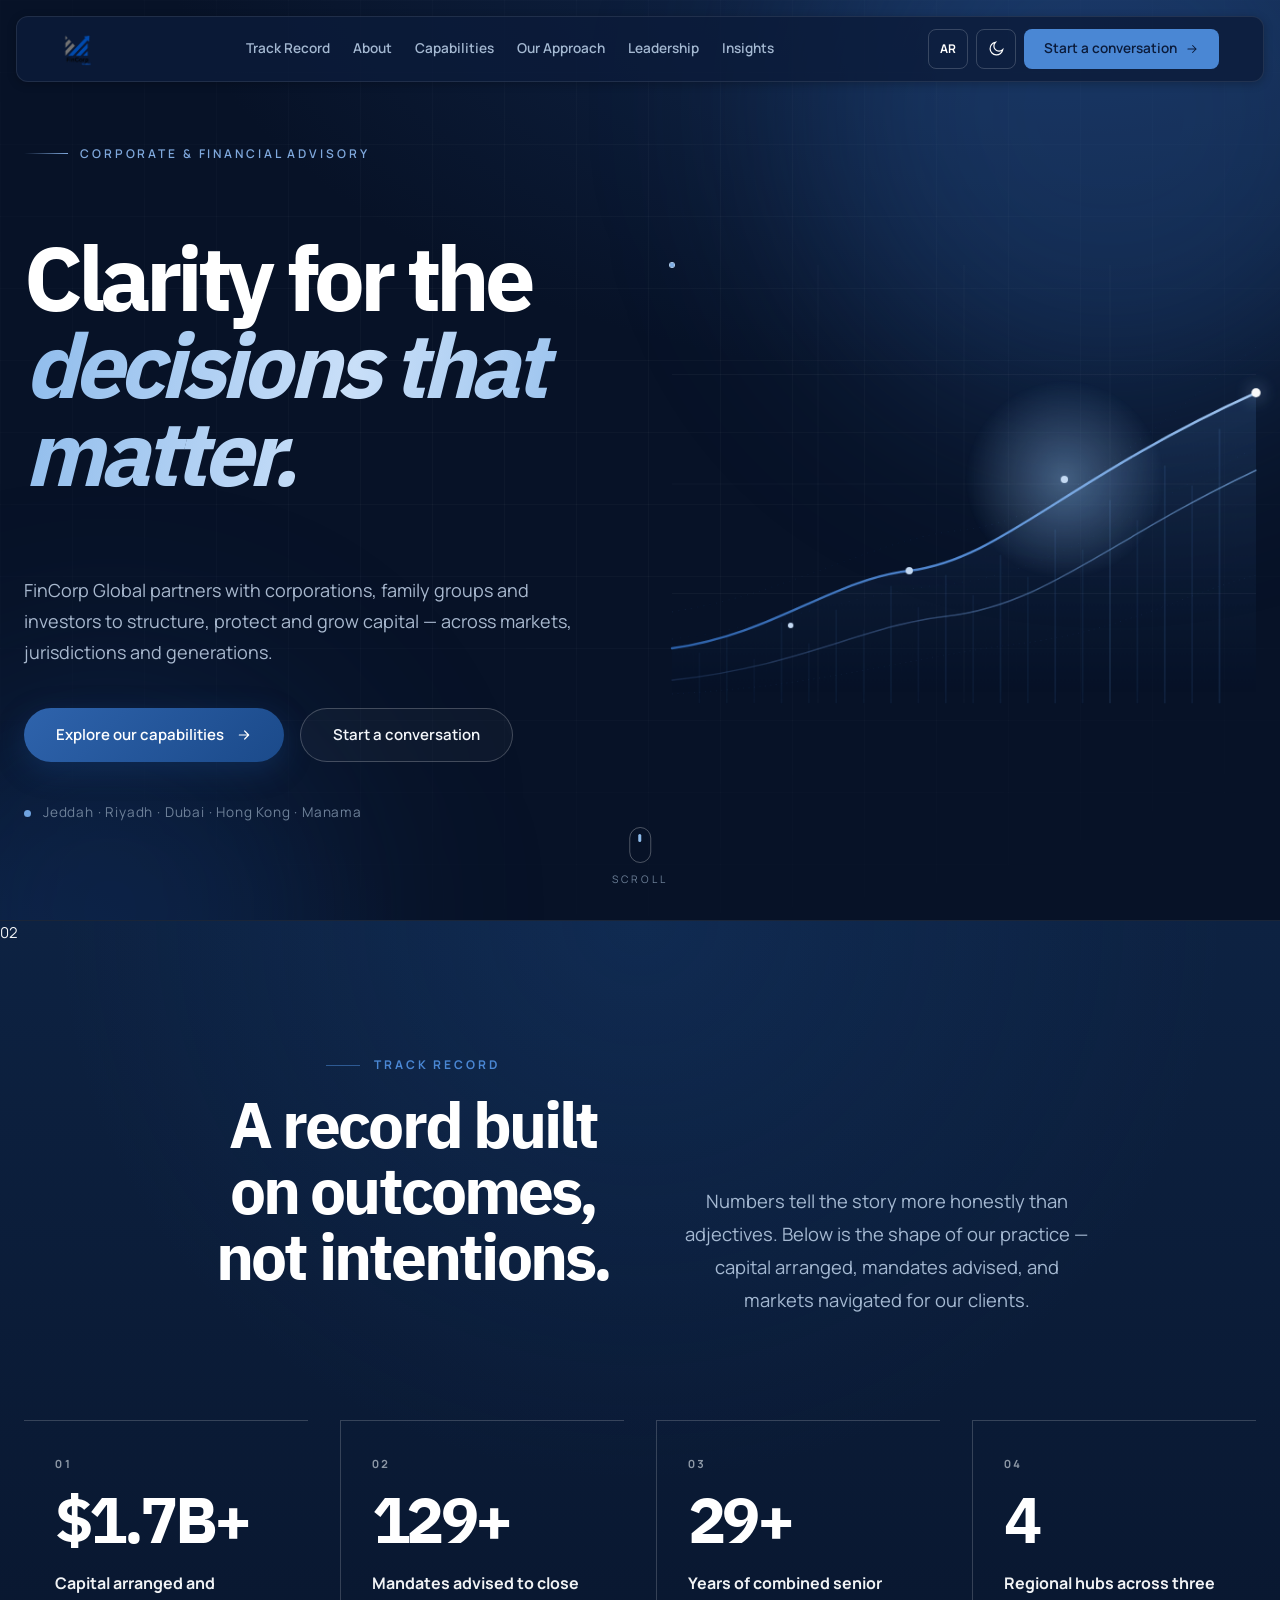
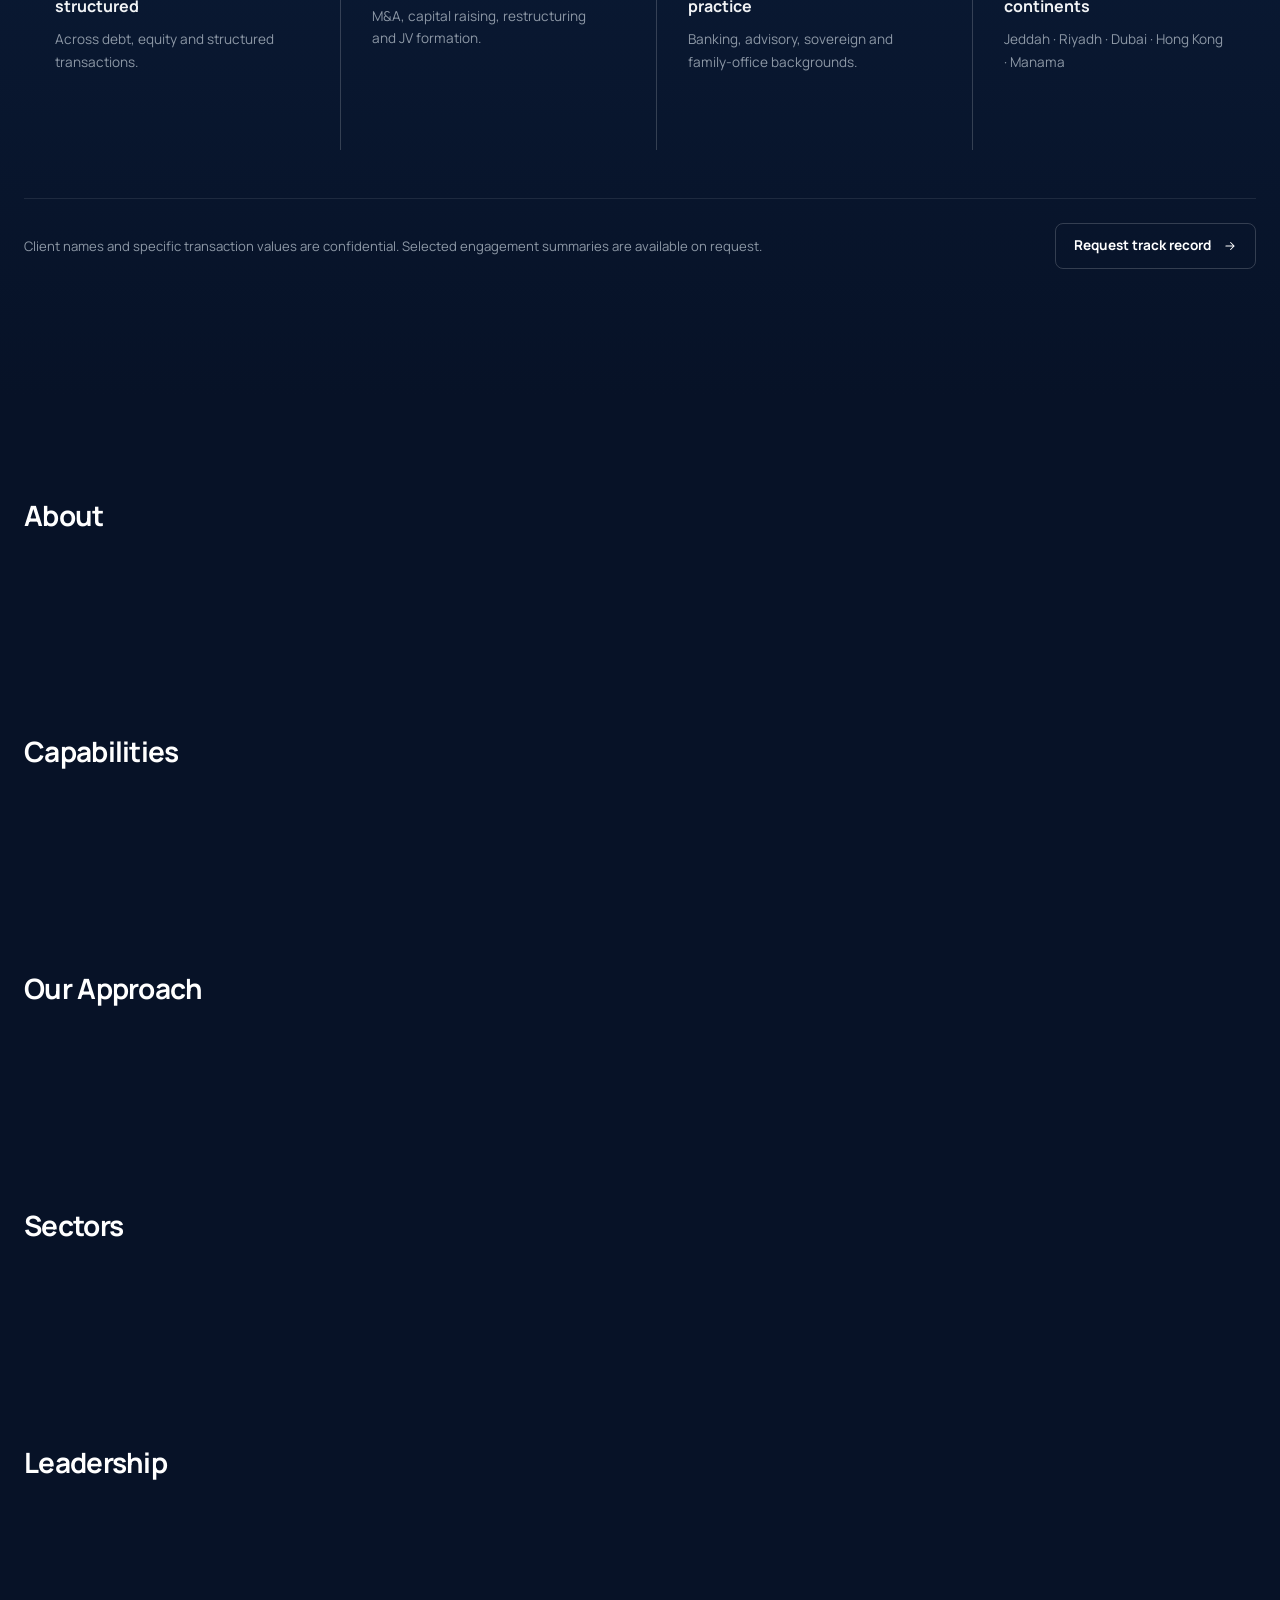
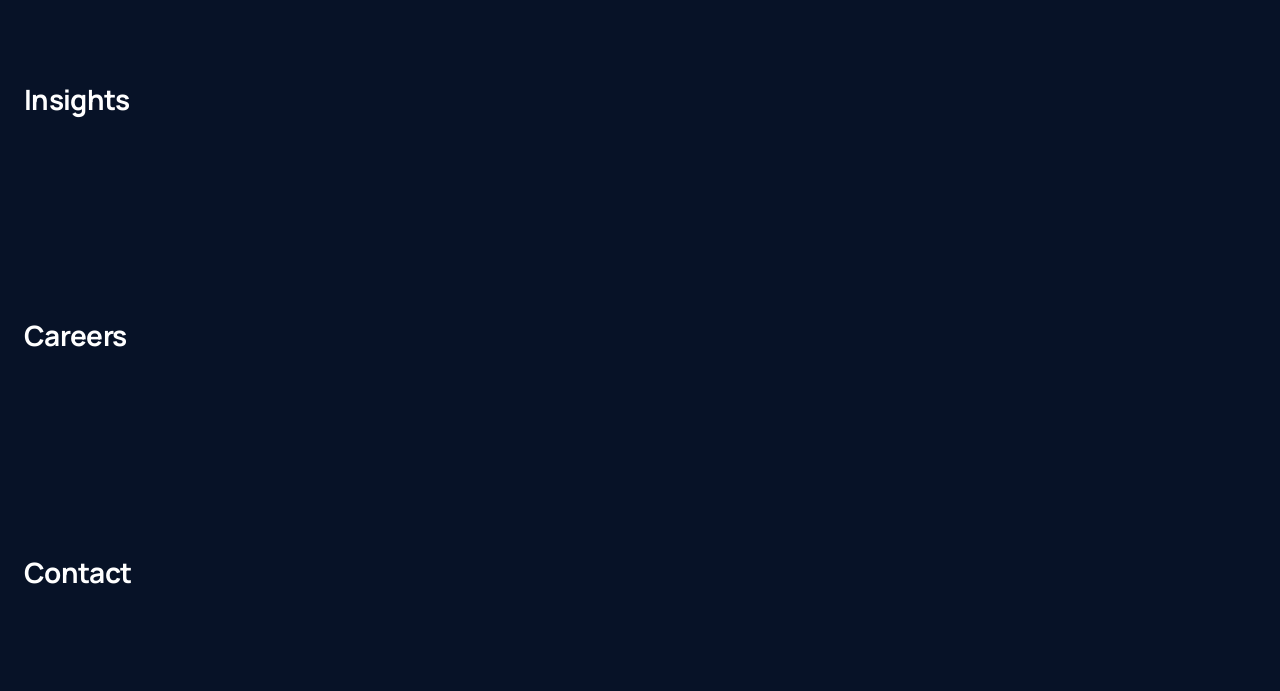
==== main2.html @ 922fc2bd "Deploy protected production build" ====
﻿<!doctype html><html lang="en" dir="ltr" data-theme="light"><head><meta charset="UTF-8"><meta name="viewport" content="width=device-width,initial-scale=1"><meta name="description" content="FinCorp Global — Corporate, financial and strategic advisory solutions."><title>FinCorp Global</title><link rel="icon" type="image/png" href="/assets/favicon.png"><link rel="apple-touch-icon" href="/assets/favicon.png"><link rel="preconnect" href="https://fonts.googleapis.com"><link rel="preconnect" href="https://fonts.gstatic.com" crossorigin><link href="https://fonts.googleapis.com/css2?family=Fraunces:opsz,wght@9..144,400;9..144,500;9..144,600&family=IBM+Plex+Sans+Arabic:wght@300;400;500;600;700&family=Manrope:wght@300;400;500;600;700;800&display=swap" rel="stylesheet"><script type="module" crossorigin src="/assets/main2-BfHG8k3f.js"></script><link rel="modulepreload" crossorigin href="/assets/styles-jvXhXsG6.js"><link rel="modulepreload" crossorigin href="/assets/app-DEw_8Zd5.js"><link rel="stylesheet" crossorigin href="/assets/styles-CSkr0UNR.css"></head><body><a href="#main-content" class="skip-link" data-en="Skip to content" data-ar="تخطي إلى المحتوى">Skip to content</a><header class="site-header" id="site-header"><div class="header-inner container"><a href="#hero" class="site-brand" data-aria-en="FinCorp Global — Home" data-aria-ar="فينكورب جلوبال — الرئيسية"><img src="/assets/logo-BRlATNUV.png" alt="FinCorp Global" class="brand-logo" width="180" height="36" decoding="async" fetchpriority="high"> <span class="brand-name" data-en="FinCorp Global" data-ar="فينكورب جلوبال">FinCorp Global</span></a><nav class="site-nav" data-aria-en="Primary" data-aria-ar="التنقل الرئيسي"><a href="#track-record" class="nav-link" data-en="Track Record" data-ar="سجلنا">Track Record</a> <a href="#about" class="nav-link" data-en="About" data-ar="من نحن">About</a> <a href="#capabilities" class="nav-link" data-en="Capabilities" data-ar="خدماتنا">Capabilities</a> <a href="#approach" class="nav-link" data-en="Our Approach" data-ar="منهجيتنا">Our Approach</a> <a href="#leadership" class="nav-link" data-en="Leadership" data-ar="القيادة">Leadership</a> <a href="#insights" class="nav-link" data-en="Insights" data-ar="رؤى">Insights</a></nav><div class="header-actions"><button type="button" class="header-language" data-action="language" aria-label="Switch language"><span data-lang-label>AR</span></button> <button type="button" class="theme-toggle" data-action="theme" aria-label="Switch theme" aria-pressed="false"><span class="theme-icon theme-icon-sun" aria-hidden="true"><svg viewBox="0 0 24 24" fill="none" stroke="currentColor" stroke-width="1.6" stroke-linecap="round"><circle cx="12" cy="12" r="4"/><path d="M12 2V4M12 20V22M4.93 4.93L6.34 6.34M17.66 17.66L19.07 19.07M2 12H4M20 12H22M4.93 19.07L6.34 17.66M17.66 6.34L19.07 4.93"/></svg> </span><span class="theme-icon theme-icon-moon" aria-hidden="true"><svg viewBox="0 0 24 24" fill="none" stroke="currentColor" stroke-width="1.6" stroke-linecap="round"><path d="M21 12.8A8.5 8.5 0 1 1 11.2 3 6.7 6.7 0 0 0 21 12.8Z"/></svg></span></button> <a href="#contact" class="header-cta"><span data-en="Start a conversation" data-ar="ابدأ محادثة">Start a conversation</span> <svg viewBox="0 0 24 24" fill="none" stroke="currentColor" stroke-width="1.8" stroke-linecap="round" stroke-linejoin="round" aria-hidden="true"><path d="M5 12h14M13 6l6 6-6 6"/></svg></a></div><button type="button" class="mobile-menu-toggle" id="mobile-menu-toggle" aria-label="Open menu" aria-expanded="false" aria-controls="mobile-navigation"><span></span><span></span><span></span></button></div></header><div class="mobile-navigation" id="mobile-navigation" role="dialog" aria-modal="true" data-aria-en="Mobile menu" data-aria-ar="قائمة التنقل"><div class="mobile-navigation-inner"><nav class="mobile-nav" data-aria-en="Mobile primary" data-aria-ar="التنقل الرئيسي"><a href="#track-record" class="mobile-nav-link"><span>01</span><strong data-en="Track Record" data-ar="سجلنا">Track Record</strong></a> <a href="#about" class="mobile-nav-link"><span>02</span><strong data-en="About" data-ar="من نحن">About</strong></a> <a href="#capabilities" class="mobile-nav-link"><span>03</span><strong data-en="Capabilities" data-ar="خدماتنا">Capabilities</strong></a> <a href="#approach" class="mobile-nav-link"><span>04</span><strong data-en="Our Approach" data-ar="منهجيتنا">Our Approach</strong></a> <a href="#leadership" class="mobile-nav-link"><span>05</span><strong data-en="Leadership" data-ar="القيادة">Leadership</strong></a> <a href="#insights" class="mobile-nav-link"><span>06</span><strong data-en="Insights" data-ar="رؤى">Insights</strong></a></nav><div class="mobile-controls"><button type="button" class="mobile-control" data-action="theme" aria-pressed="false"><span class="mobile-control-icon" aria-hidden="true"><svg class="icon-sun" viewBox="0 0 24 24" fill="none" stroke="currentColor" stroke-width="1.8" stroke-linecap="round"><circle cx="12" cy="12" r="4"/><path d="M12 2V4M12 20V22M4.93 4.93L6.34 6.34M17.66 17.66L19.07 19.07M2 12H4M20 12H22M4.93 19.07L6.34 17.66M17.66 6.34L19.07 4.93"/></svg> <svg class="icon-moon" viewBox="0 0 24 24" fill="none" stroke="currentColor" stroke-width="1.8" stroke-linecap="round"><path d="M21 12.8A8.5 8.5 0 1 1 11.2 3 6.7 6.7 0 0 0 21 12.8Z"/></svg> </span><span class="mobile-control-label" data-theme-label>Dark mode</span></button> <button type="button" class="mobile-control" data-action="language" aria-label="Switch language"><span class="mobile-control-label mobile-control-lang-text" data-lang-name>العربية</span></button></div><a href="#contact" class="mobile-cta"><span data-en="Start a conversation" data-ar="ابدأ محادثة">Start a conversation</span> <svg viewBox="0 0 24 24" fill="none" stroke="currentColor" stroke-width="1.8" stroke-linecap="round" stroke-linejoin="round" aria-hidden="true"><path d="M5 12h14M13 6l6 6-6 6"/></svg></a></div></div><main id="main-content"><section id="hero" class="section hero" aria-label="Hero" data-aria-en="Hero" data-aria-ar="الواجهة"><div class="hero-bg" aria-hidden="true"><canvas id="hero-canvas" class="hero-canvas"></canvas><div class="hero-grid"></div><div class="hero-glow hero-glow-1"></div><div class="hero-glow hero-glow-2"></div></div><div class="container hero-inner"><div class="hero-content"><p class="hero-eyebrow hero-reveal" style="--d:0.1s"><span class="hero-eyebrow-line"></span> <span data-en="Corporate &amp; Financial Advisory" data-ar="استشارات مؤسسية ومالية">Corporate &amp; Financial Advisory</span></p><h1 class="hero-title"><span class="hero-title-line hero-reveal" style="--d:0.25s" data-en="Clarity for the" data-ar="وضوحٌ يليق">Clarity for the</span> <span class="hero-title-line hero-title-accent hero-reveal" style="--d:0.4s" data-en="decisions that matter." data-ar="بالقرارات المصيرية.">decisions that matter.</span></h1><p class="hero-lead hero-reveal" style="--d:0.55s" data-en="FinCorp Global partners with corporations, family groups and investors to structure, protect and grow capital — across markets, jurisdictions and generations." data-ar="تعمل فينكورب جلوبال إلى جانب الشركات والمجموعات العائلية والمستثمرين لبناء رأس المال وحمايته وتنميته — عبر الأسواق والأنظمة القانونية والأجيال.">FinCorp Global partners with corporations, family groups and investors to structure, protect and grow capital — across markets, jurisdictions and generations.</p><div class="hero-actions hero-reveal" style="--d:0.7s"><a href="#capabilities" class="hero-btn hero-btn-primary"><span data-en="Explore our capabilities" data-ar="اكتشف قدراتنا">Explore our capabilities</span> <svg viewBox="0 0 24 24" fill="none" stroke="currentColor" stroke-width="1.8" stroke-linecap="round" stroke-linejoin="round" aria-hidden="true"><path d="M5 12h14M13 6l6 6-6 6"/></svg> </a><a href="#contact" class="hero-btn hero-btn-ghost"><span data-en="Start a conversation" data-ar="ابدأ محادثة">Start a conversation</span></a></div><div class="hero-meta hero-reveal" style="--d:0.85s"><span class="hero-meta-dot"></span> <span data-en="Jeddah · Riyadh · Dubai · Hong Kong · Manama" data-ar="جدة · الرياض · دبي · هونج كونج · المنامة">Jeddah · Riyadh · Dubai · Hong Kong · Manama</span></div></div><div class="hero-visual" aria-hidden="true"><svg class="hero-chart" viewBox="0 0 640 480" fill="none" preserveAspectRatio="xMidYMid meet"><defs><linearGradient id="hg-stroke" x1="0" y1="0" x2="640" y2="0" gradientUnits="userSpaceOnUse"><stop offset="0" stop-color="#2E63AC"/><stop offset="0.55" stop-color="#5B93DC"/><stop offset="1" stop-color="#A8CCF5"/></linearGradient><linearGradient id="hg-stroke-2" x1="0" y1="0" x2="640" y2="0" gradientUnits="userSpaceOnUse"><stop offset="0" stop-color="#3D5A8F" stop-opacity="0.35"/><stop offset="1" stop-color="#7FB0E8" stop-opacity="0.7"/></linearGradient><linearGradient id="hg-fill" x1="0" y1="0" x2="0" y2="480" gradientUnits="userSpaceOnUse"><stop offset="0" stop-color="#5B93DC" stop-opacity="0.24"/><stop offset="1" stop-color="#5B93DC" stop-opacity="0"/></linearGradient><radialGradient id="hg-hub-glow" cx="0.5" cy="0.5" r="0.5"><stop offset="0" stop-color="#8FBCEC" stop-opacity="0.45"/><stop offset="1" stop-color="#8FBCEC" stop-opacity="0"/></radialGradient><path id="hgp-main" d="M 0,420 C 110,405 175,345 260,335 C 360,323 430,235 640,140"/><path id="hgp-second" d="M 0,455 C 140,440 210,395 300,385 C 410,373 480,300 640,225"/></defs><g stroke="#FFFFFF" stroke-opacity="0.05"><line x1="0" y1="120" x2="640" y2="120"/><line x1="0" y1="240" x2="640" y2="240"/><line x1="0" y1="360" x2="640" y2="360"/><line x1="160" y1="0" x2="160" y2="480"/><line x1="320" y1="0" x2="320" y2="480"/><line x1="480" y1="0" x2="480" y2="480"/></g><g class="hero-pillars" stroke="#5B93DC" stroke-width="1" stroke-linecap="round"><line style="--i:0" x1="30" y1="480" x2="30" y2="425" stroke-opacity="0.10"/><line style="--i:1" x1="60" y1="480" x2="60" y2="408" stroke-opacity="0.12"/><line style="--i:2" x1="90" y1="480" x2="90" y2="432" stroke-opacity="0.09"/><line style="--i:3" x1="120" y1="480" x2="120" y2="392" stroke-opacity="0.14"/><line style="--i:4" x1="150" y1="480" x2="150" y2="415" stroke-opacity="0.11"/><line style="--i:5" x1="180" y1="480" x2="180" y2="378" stroke-opacity="0.15"/><line style="--i:6" x1="210" y1="480" x2="210" y2="400" stroke-opacity="0.12"/><line style="--i:7" x1="240" y1="480" x2="240" y2="352" stroke-opacity="0.17"/><line style="--i:8" x1="270" y1="480" x2="270" y2="375" stroke-opacity="0.13"/><line style="--i:9" x1="300" y1="480" x2="300" y2="340" stroke-opacity="0.18"/><line style="--i:10" x1="330" y1="480" x2="330" y2="362" stroke-opacity="0.14"/><line style="--i:11" x1="360" y1="480" x2="360" y2="318" stroke-opacity="0.19"/><line style="--i:12" x1="390" y1="480" x2="390" y2="342" stroke-opacity="0.15"/><line style="--i:13" x1="420" y1="480" x2="420" y2="290" stroke-opacity="0.21"/><line style="--i:14" x1="450" y1="480" x2="450" y2="312" stroke-opacity="0.16"/><line style="--i:15" x1="480" y1="480" x2="480" y2="258" stroke-opacity="0.23"/><line style="--i:16" x1="510" y1="480" x2="510" y2="280" stroke-opacity="0.17"/><line style="--i:17" x1="540" y1="480" x2="540" y2="220" stroke-opacity="0.25"/><line style="--i:18" x1="570" y1="480" x2="570" y2="242" stroke-opacity="0.18"/><line style="--i:19" x1="600" y1="480" x2="600" y2="180" stroke-opacity="0.28"/></g><g class="hero-ghost"><path d="M 0,470 C 160,462 260,430 380,415 C 500,400 560,360 640,340" stroke="#3D5A8F" stroke-opacity="0.22" stroke-width="1" stroke-dasharray="1 5"/><path d="M 0,380 C 130,360 220,300 320,290 C 430,278 520,180 640,90" stroke="#4F7CB8" stroke-opacity="0.18" stroke-width="1" stroke-dasharray="1 6"/><path d="M 0,410 C 100,398 200,360 300,350 C 420,338 520,260 640,200" stroke="#5B93DC" stroke-opacity="0.14" stroke-width="0.8" stroke-dasharray="1 8"/></g><path class="hero-area" fill="url(#hg-fill)" d="M 0,420 C 110,405 175,345 260,335 C 360,323 430,235 640,140 L 640,480 L 0,480 Z"/><path class="hero-line hero-line-2" stroke="url(#hg-stroke-2)" stroke-width="1.5" stroke-linecap="round" d="M 0,455 C 140,440 210,395 300,385 C 410,373 480,300 640,225"/><path class="hero-line hero-line-1" stroke="url(#hg-stroke)" stroke-width="2.5" stroke-linecap="round" d="M 0,420 C 110,405 175,345 260,335 C 360,323 430,235 640,140"/><circle class="hero-hub-glow" cx="430" cy="235" r="110" fill="url(#hg-hub-glow)"/><g transform="translate(430 235)"><circle class="hero-sonar-ring hero-sonar-ring-1" cx="0" cy="0" r="18"/><circle class="hero-sonar-ring hero-sonar-ring-2" cx="0" cy="0" r="18"/><circle class="hero-sonar-ring hero-sonar-ring-3" cx="0" cy="0" r="18"/></g><g><circle class="hero-node" style="--nd:2.1s" cx="130" cy="395" r="3"/><circle class="hero-node" style="--nd:2.2s" cx="260" cy="335" r="4"/><circle class="hero-node-pulse" cx="260" cy="335" r="4"/><circle class="hero-node" style="--nd:2.3s" cx="430" cy="235" r="4"/><circle class="hero-node-pulse hero-node-pulse-delay" cx="430" cy="235" r="4"/><circle class="hero-node hero-node-final" style="--nd:2.4s" cx="640" cy="140" r="5"/></g><g class="hero-travelers"><circle r="3" fill="#C9DFF8"><animate attributeName="opacity" values="0;1" dur="0.8s" begin="3s" fill="freeze"/><animateMotion dur="11s" begin="3s" repeatCount="indefinite" rotate="auto"><mpath href="#hgp-main"/></animateMotion></circle><circle r="2.5" fill="#8FBCEC"><animate attributeName="opacity" values="0;0.75" dur="0.8s" begin="3.4s" fill="freeze"/><animateMotion dur="11s" begin="3.4s" repeatCount="indefinite" rotate="auto"><mpath href="#hgp-main"/></animateMotion></circle><circle r="2" fill="#8FBCEC"><animate attributeName="opacity" values="0;0.55" dur="0.8s" begin="3.8s" fill="freeze"/><animateMotion dur="11s" begin="3.8s" repeatCount="indefinite" rotate="auto"><mpath href="#hgp-main"/></animateMotion></circle><circle r="2" fill="#7FB0E8"><animate attributeName="opacity" values="0;0.5" dur="0.8s" begin="3.2s" fill="freeze"/><animateMotion dur="14s" begin="3.2s" repeatCount="indefinite" rotate="auto"><mpath href="#hgp-second"/></animateMotion></circle></g></svg></div></div><a href="#track-record" class="hero-scroll" data-aria-en="Scroll to content" data-aria-ar="مرر إلى المحتوى"><span class="hero-scroll-track"><span class="hero-scroll-thumb"></span></span> <span class="hero-scroll-text" data-en="Scroll" data-ar="مرر">Scroll</span></a></section><section id="track-record" class="section section-proof" aria-labelledby="track-record-title"><div class="proof-bg" aria-hidden="true"><span class="proof-bg-number">02</span> <span class="proof-bg-rule proof-bg-rule-one"></span> <span class="proof-bg-rule proof-bg-rule-two"></span></div><div class="container"><header class="proof-header"><div class="proof-header-left"><p class="proof-eyebrow reveal" style="--d:0s"><span class="proof-eyebrow-line" aria-hidden="true"></span> <span data-en="Track Record" data-ar="سجل الأعمال">Track Record</span></p><h2 id="track-record-title" class="proof-title reveal" style="--d:0.1s" data-en="A record built on outcomes, not intentions." data-ar="سجلٌ مبنيّ على النتائج، لا على النوايا.">A record built on outcomes, not intentions.</h2></div><p class="proof-lead reveal" style="--d:0.2s" data-en="Numbers tell the story more honestly than adjectives. Below is the shape of our practice — capital arranged, mandates advised, and markets navigated for our clients." data-ar="الأرقام تروي القصة بصدقٍ أكبر من الصفات. فيما يلي ملامح ممارستنا — رأس مال تم ترتيبه، وعمليات تم تقديم المشورة بشأنها، وأسواق تمت إدارتها لصالح عملائنا.">Numbers tell the story more honestly than adjectives. Below is the shape of our practice — capital arranged, mandates advised, and markets navigated for our clients.</p></header><div class="proof-grid" role="list"><article class="proof-metric reveal" style="--d:0.3s" role="listitem"><span class="proof-metric-index" aria-hidden="true">01</span><p class="proof-metric-value" dir="ltr" data-count="2.4" data-decimals="1" data-prefix="$" data-suffix="B+">$2.4B+</p><p class="proof-metric-label" data-en="Capital arranged and structured" data-ar="رأس مال مهيكل ومنظَّم">Capital arranged and structured</p><p class="proof-metric-note" data-en="Across debt, equity and structured transactions." data-ar="عبر صفقات الدين وحقوق الملكية والصفقات المهيكلة.">Across debt, equity and structured transactions.</p></article><article class="proof-metric reveal" style="--d:0.4s" role="listitem"><span class="proof-metric-index" aria-hidden="true">02</span><p class="proof-metric-value" dir="ltr" data-count="180" data-suffix="+">180+</p><p class="proof-metric-label" data-en="Mandates advised to close" data-ar="تكليفًا أُديرت حتى الإنجاز">Mandates advised to close</p><p class="proof-metric-note" data-en="M&amp;A, capital raising, restructuring and JV formation." data-ar="الاندماج والاستحواذ، وطرح رأس المال، وإعادة الهيكلة، وتأسيس المشاريع المشتركة.">M&amp;A, capital raising, restructuring and JV formation.</p></article><article class="proof-metric reveal" style="--d:0.5s" role="listitem"><span class="proof-metric-index" aria-hidden="true">03</span><p class="proof-metric-value" dir="ltr" data-count="40" data-suffix="+">40+</p><p class="proof-metric-label" data-en="Years of combined senior practice" data-ar="سنة من الخبرة القيادية المجمّعة">Years of combined senior practice</p><p class="proof-metric-note" data-en="Banking, advisory, sovereign and family-office backgrounds." data-ar="خلفيات مصرفية واستشارية وسيادية ومكاتب عائلية.">Banking, advisory, sovereign and family-office backgrounds.</p></article><article class="proof-metric reveal" style="--d:0.6s" role="listitem"><span class="proof-metric-index" aria-hidden="true">04</span><p class="proof-metric-value" dir="ltr" data-count="5">5</p><p class="proof-metric-label" data-en="Regional hubs across three continents" data-ar="مراكز إقليمية عبر ثلاث قارات">Regional hubs across three continents</p><p class="proof-metric-note" data-en="Jeddah · Riyadh · Dubai · Hong Kong · Manama" data-ar="جدة · الرياض · دبي · هونج كونج · المنامة">Jeddah · Riyadh · Dubai · Hong Kong · Manama</p></article></div><div class="proof-foot reveal" style="--d:0.75s"><p class="proof-foot-note" data-en="Client names and specific transaction values are confidential. Selected engagement summaries are available on request." data-ar="أسماء العملاء وقيم المعاملات المحددة سرية. تتوفر ملخصات مختارة لبعض الأعمال عند الطلب.">Client names and specific transaction values are confidential. Selected engagement summaries are available on request.</p><a href="#contact" class="proof-foot-link"><span data-en="Request track record" data-ar="اطلب سجل الأعمال">Request track record</span> <svg viewBox="0 0 24 24" fill="none" stroke="currentColor" stroke-width="1.8" stroke-linecap="round" stroke-linejoin="round" aria-hidden="true"><path d="M5 12h14M13 6l6 6-6 6"/></svg></a></div></div></section><section id="about" class="section" aria-label="About" data-aria-en="About" data-aria-ar="من نحن"><div class="container"><h2 data-en="About" data-ar="من نحن">About</h2></div></section><section id="capabilities" class="section" aria-label="Capabilities" data-aria-en="Capabilities" data-aria-ar="خدماتنا"><div class="container"><h2 data-en="Capabilities" data-ar="خدماتنا">Capabilities</h2></div></section><section id="approach" class="section" aria-label="Our Approach" data-aria-en="Our Approach" data-aria-ar="منهجيتنا"><div class="container"><h2 data-en="Our Approach" data-ar="منهجيتنا">Our Approach</h2></div></section><section id="sectors" class="section" aria-label="Sectors" data-aria-en="Sectors" data-aria-ar="القطاعات"><div class="container"><h2 data-en="Sectors" data-ar="القطاعات">Sectors</h2></div></section><section id="leadership" class="section" aria-label="Leadership" data-aria-en="Leadership" data-aria-ar="القيادة"><div class="container"><h2 data-en="Leadership" data-ar="القيادة">Leadership</h2></div></section><section id="insights" class="section" aria-label="Insights" data-aria-en="Insights" data-aria-ar="رؤى"><div class="container"><h2 data-en="Insights" data-ar="رؤى">Insights</h2></div></section><section id="careers" class="section" aria-label="Careers" data-aria-en="Careers" data-aria-ar="الوظائف"><div class="container"><h2 data-en="Careers" data-ar="الوظائف">Careers</h2></div></section><section id="contact" class="section" aria-label="Contact" data-aria-en="Contact" data-aria-ar="تواصل معنا"><div class="container"><h2 data-en="Contact" data-ar="تواصل معنا">Contact</h2></div></section></main></body></html>
---- assets/styles-CSkr0UNR.css ----
:root{--brand-blue:#1b4a8a;--brand-blue-hover:#14406f;--brand-blue-soft:#e8eff8;--brand-navy:#0b1b3a;--brand-navy-deep:#071227;--brand-slate:#4b5563;--brand-slate-light:#6b7280;--brand-off-white:#f7f8fa;--brand-white:#fff;--font-sans:"Manrope", -apple-system, BlinkMacSystemFont, "Segoe UI", sans-serif;--font-arabic:"IBM Plex Sans Arabic", "Segoe UI", Tahoma, sans-serif;--font-display:"Alexandria", "IBM Plex Sans Arabic", "Segoe UI", sans-serif;--fs-xs:.75rem;--fs-sm:.85rem;--fs-base:.9375rem;--fs-md:1rem;--fs-lg:1.125rem;--fs-xl:1.375rem;--fs-2xl:1.75rem;--fs-3xl:2.25rem;--fs-4xl:3rem;--lh-tight:1.12;--lh-snug:1.4;--lh-normal:1.6;--lh-loose:1.75;--lh-arabic:1.85;--tracking-tight:-.025em;--tracking-normal:0;--tracking-wide:.02em;--space-1:4px;--space-2:8px;--space-3:12px;--space-4:16px;--space-5:20px;--space-6:24px;--space-8:32px;--space-10:40px;--space-12:48px;--space-16:64px;--space-20:80px;--space-24:96px;--space-32:128px;--radius-xs:4px;--radius-sm:6px;--radius-md:8px;--radius-lg:12px;--radius-pill:999px;--container-width:1440px;--container-padding:24px;--header-height:64px;--lightningcss-light:initial;--lightningcss-dark: ;--lightningcss-light:initial;--lightningcss-dark: ;color-scheme:light;--bg:var(--brand-off-white);--bg-soft:#eef1f4;--surface:var(--brand-white);--surface-elevated:var(--brand-white);--surface-translucent:#ffffffd9;--text-primary:#111827;--text-secondary:var(--brand-slate);--text-muted:var(--brand-slate-light);--text-heading:var(--brand-navy);--border:#0a19301a;--border-strong:#0a19302e;--action-primary:var(--brand-blue);--action-primary-hover:var(--brand-blue-hover);--action-on-primary:var(--brand-white);--focus-ring:var(--brand-blue);--shadow-sm:0 2px 10px #0a19300d;--shadow-md:0 8px 24px #0a193012;--shadow-lg:0 20px 48px #0a19301a}html[data-theme=dark]{--lightningcss-light: ;--lightningcss-dark:initial;color-scheme:dark;--bg:var(--brand-navy-deep);--bg-soft:#0a1930;--surface:var(--brand-navy);--surface-elevated:var(--brand-navy);--surface-translucent:#0b1b3ad1;--text-primary:#f1f3f5;--text-secondary:#a4b8d1;--text-muted:#8d98a6;--text-heading:#fff;--border:#ffffff17;--border-strong:#ffffff2e;--action-primary:#4a87d4;--action-primary-hover:#6ba0e3;--action-on-primary:#0b1b3a;--focus-ring:#6ba0e3;--shadow-sm:0 2px 10px #0000003d;--shadow-md:0 8px 24px #00000052;--shadow-lg:0 20px 48px #0006}:root{--ease-standard:cubic-bezier(.22, 1, .36, 1);--ease-out:cubic-bezier(.16, 1, .3, 1);--duration-fast:.16s;--duration-base:.26s;--duration-slow:.48s;--transition-fast:var(--duration-fast) var(--ease-standard);--transition-base:var(--duration-base) var(--ease-standard);--transition-slow:var(--duration-slow) var(--ease-standard);--z-header:100;--z-overlay:90;--z-skip:200}*,:before,:after{box-sizing:border-box}html{scroll-behavior:smooth;background:var(--bg);color:var(--text-primary);-webkit-text-size-adjust:100%;margin:0;padding:0;font-size:16px}body{background:var(--bg);min-width:320px;color:var(--text-primary);font-family:var(--font-sans);font-size:var(--fs-base);font-weight:400;line-height:var(--lh-normal);text-rendering:optimizelegibility;-webkit-font-smoothing:antialiased;transition:background-color var(--transition-base), color var(--transition-base);margin:0;padding:0}html.menu-open,html.menu-open body{overflow:hidden}html[lang=ar]{--tracking-tight:0;--tracking-normal:0;--tracking-wide:0}html[lang=ar] body,html[lang=ar] button,html[lang=ar] input,html[lang=ar] textarea,html[lang=ar] select{font-family:var(--font-arabic)}html[lang=ar] body{line-height:var(--lh-arabic)}html[lang=ar] h1,html[lang=ar] h2,html[lang=ar] h3,html[lang=ar] h4,html[lang=ar] h5,html[lang=ar] h6{font-family:var(--font-display);letter-spacing:0;font-weight:700;line-height:1.35}html[lang=ar] p{line-height:var(--lh-arabic)}html[lang=ar] label,html[lang=ar] .label,html[lang=ar] .nav-link,html[lang=ar] .eyebrow{font-family:var(--font-arabic);line-height:1.7}img{max-width:100%;height:auto;display:block}button{color:inherit;cursor:pointer;font:inherit;background:0 0;border:0;padding:0}a{color:inherit;text-decoration:none}:focus-visible{outline:2px solid var(--focus-ring);outline-offset:3px;border-radius:var(--radius-xs)}::selection{background:var(--action-primary);color:var(--action-on-primary)}.skip-link{top:var(--space-3);z-index:var(--z-skip);padding:var(--space-3) var(--space-4);background:var(--action-primary);color:var(--action-on-primary);border-radius:var(--radius-md);font-weight:600;font-size:var(--fs-sm);transition:transform var(--transition-fast);position:fixed;inset-inline-start:var(--space-3);transform:translateY(-150%)}.skip-link:focus{transform:translateY(0)}.container{width:min(calc(100% - (var(--container-padding) * 2)), var(--container-width));margin-inline:auto}.site-header{top:var(--space-4);width:calc(100% - (var(--space-4) * 2));max-width:var(--container-width);z-index:var(--z-header);background:var(--surface-translucent);border:1px solid var(--border);border-radius:var(--radius-lg);box-shadow:var(--shadow-sm);-webkit-backdrop-filter:blur(16px)saturate(1.1);transition:background-color var(--transition-base), border-color var(--transition-base), box-shadow var(--transition-base);margin-inline:auto;position:fixed;inset-inline:0}.site-header.is-scrolled{box-shadow:var(--shadow-md)}html.menu-open .site-header{box-shadow:none;-webkit-backdrop-filter:none;background:0 0;border-color:#0000}.header-inner{height:var(--header-height);justify-content:space-between;align-items:center;gap:var(--space-6);padding-inline:var(--space-5);display:flex}.site-brand{align-items:center;gap:var(--space-3);z-index:2;flex-shrink:0;display:inline-flex}.brand-logo{object-fit:contain;width:auto;max-width:180px;height:36px;transition:transform var(--transition-fast);display:block}.site-brand:hover .brand-logo{transform:scale(1.02)}.brand-name{font-size:var(--fs-base);font-weight:700;line-height:var(--lh-tight);color:var(--text-heading);letter-spacing:var(--tracking-tight);white-space:nowrap;text-overflow:ellipsis;display:none;overflow:hidden}.site-nav{justify-content:center;align-items:center;gap:clamp(16px,1.8vw,32px);height:100%;margin-inline:auto;display:flex}.nav-link{height:100%;color:var(--text-secondary);font-size:var(--fs-sm);letter-spacing:var(--tracking-normal);white-space:nowrap;transition:color var(--transition-fast);align-items:center;font-weight:600;display:inline-flex;position:relative}.nav-link:after{content:"";bottom:0;background:var(--action-primary);transform-origin:50%;height:2px;transition:transform var(--transition-base);position:absolute;inset-inline:0;transform:scaleX(0)}.nav-link:hover,.nav-link.is-active{color:var(--text-heading)}.nav-link:hover:after,.nav-link.is-active:after{transform:scaleX(1)}.header-actions{align-items:center;gap:var(--space-2);flex-shrink:0;display:flex}.header-language{border:1px solid var(--border-strong);border-radius:var(--radius-md);width:40px;height:40px;color:var(--text-heading);font-size:var(--fs-xs);letter-spacing:var(--tracking-wide);transition:border-color var(--transition-fast), color var(--transition-fast), background-color var(--transition-fast);background:0 0;justify-content:center;align-items:center;font-weight:700;display:inline-flex}.header-language:hover{border-color:var(--action-primary);color:var(--action-primary)}.theme-toggle{border:1px solid var(--border-strong);border-radius:var(--radius-md);width:40px;height:40px;color:var(--text-heading);transition:border-color var(--transition-fast), color var(--transition-fast);background:0 0;justify-content:center;align-items:center;display:inline-flex;position:relative}.theme-toggle:hover{border-color:var(--action-primary);color:var(--action-primary)}.theme-icon{width:18px;height:18px;transition:opacity var(--transition-base), transform var(--transition-base);justify-content:center;align-items:center;display:flex;position:absolute}.theme-icon svg{width:100%;height:100%}.theme-icon-sun{opacity:1;transform:rotate(0)scale(1)}.theme-icon-moon{opacity:0;transform:rotate(-45deg)scale(.65)}html[data-theme=dark] .theme-icon-sun{opacity:0;transform:rotate(45deg)scale(.65)}html[data-theme=dark] .theme-icon-moon{opacity:1;transform:rotate(0)scale(1)}.header-cta{align-items:center;gap:var(--space-2);height:40px;padding-inline:var(--space-5);border-radius:var(--radius-md);background:var(--action-primary);color:var(--action-on-primary);font-size:var(--fs-sm);letter-spacing:var(--tracking-normal);transition:background-color var(--transition-fast), transform var(--transition-fast), box-shadow var(--transition-fast);font-weight:600;display:inline-flex}.header-cta:hover{background:var(--action-primary-hover);box-shadow:var(--shadow-sm);transform:translateY(-1px)}.header-cta svg{width:14px;height:14px;transition:transform var(--transition-base)}.header-cta:hover svg{transform:translate(3px)}html[dir=rtl] .header-cta svg{transform:scaleX(-1)}html[dir=rtl] .header-cta:hover svg{transform:scaleX(-1)translate(3px)}.mobile-menu-toggle{border:1px solid var(--border-strong);border-radius:var(--radius-md);width:42px;height:42px;color:var(--text-heading);transition:border-color var(--transition-fast), color var(--transition-fast);background:0 0;flex-direction:column;flex-shrink:0;justify-content:center;align-items:center;display:none;position:relative}.mobile-menu-toggle:hover{border-color:var(--action-primary);color:var(--action-primary)}.mobile-menu-toggle span{width:18px;height:2px;transition:transform var(--transition-base), opacity var(--transition-base);background:currentColor;border-radius:2px;display:block}.mobile-menu-toggle span:not(:last-child){margin-bottom:4px}html.menu-open .mobile-menu-toggle{border-color:var(--action-primary);color:var(--action-primary)}html.menu-open .mobile-menu-toggle span:first-child{transform:translateY(6px)rotate(45deg)}html.menu-open .mobile-menu-toggle span:nth-child(2){opacity:0}html.menu-open .mobile-menu-toggle span:nth-child(3){transform:translateY(-6px)rotate(-45deg)}.mobile-navigation{z-index:var(--z-overlay);background:var(--bg);opacity:0;visibility:hidden;pointer-events:none;transition:opacity var(--transition-base), visibility var(--transition-base);position:fixed;inset:0}.mobile-navigation-inner{width:min(100% - 40px,560px);min-height:100%;padding:calc(var(--header-height) + var(--space-10)) 0 var(--space-8);justify-content:center;gap:var(--space-8);flex-direction:column;margin-inline:auto;display:flex;overflow-y:auto}html.menu-open .mobile-navigation{opacity:1;visibility:visible;pointer-events:auto}.mobile-nav{border-top:1px solid var(--border);flex-direction:column;display:flex}.mobile-nav-link{align-items:center;gap:var(--space-4);padding:var(--space-4) var(--space-1);border-bottom:1px solid var(--border);color:var(--text-primary);transition:color var(--transition-fast), padding-inline-start var(--transition-fast);display:flex}.mobile-nav-link span{color:var(--text-muted);font-size:var(--fs-xs);font-variant-numeric:tabular-nums;min-width:22px;font-weight:600}.mobile-nav-link strong{font-size:var(--fs-xl);color:var(--text-heading);font-weight:600;font-family:var(--font-sans);letter-spacing:var(--tracking-tight)}html[dir=rtl] .mobile-nav-link strong{font-family:var(--font-arabic);letter-spacing:0}.mobile-nav-link:hover{color:var(--action-primary);padding-inline-start:var(--space-3)}.mobile-nav-link:hover strong{color:var(--action-primary)}.mobile-controls{gap:var(--space-3);grid-template-columns:1fr 1fr;display:grid}.mobile-control{justify-content:center;align-items:center;gap:var(--space-3);height:52px;padding-inline:var(--space-4);border:1px solid var(--border-strong);border-radius:var(--radius-lg);color:var(--text-heading);font-size:var(--fs-sm);transition:border-color var(--transition-fast), color var(--transition-fast);background:0 0;font-weight:600;display:inline-flex}.mobile-control:hover{border-color:var(--action-primary);color:var(--action-primary)}.mobile-control-label{white-space:nowrap}.mobile-control-icon{flex-shrink:0;justify-content:center;align-items:center;width:18px;height:18px;display:inline-flex;position:relative}.mobile-control-icon svg{width:100%;height:100%;transition:opacity var(--transition-base), transform var(--transition-base);position:absolute;inset:0}.mobile-control-icon .icon-sun{opacity:1;transform:rotate(0)scale(1)}.mobile-control-icon .icon-moon{opacity:0;transform:rotate(-45deg)scale(.65)}html[data-theme=dark] .mobile-control-icon .icon-sun{opacity:0;transform:rotate(45deg)scale(.65)}html[data-theme=dark] .mobile-control-icon .icon-moon{opacity:1;transform:rotate(0)scale(1)}.mobile-control-lang-text{letter-spacing:var(--tracking-wide);font-weight:700}.mobile-cta{justify-content:center;align-items:center;gap:var(--space-3);border-radius:var(--radius-lg);background:var(--action-primary);height:56px;color:var(--action-on-primary);font-weight:600;font-size:var(--fs-md);letter-spacing:var(--tracking-normal);transition:background-color var(--transition-fast), transform var(--transition-fast);display:flex}.mobile-cta:hover{background:var(--action-primary-hover);transform:translateY(-1px)}.mobile-cta svg{width:16px;height:16px;transition:transform var(--transition-base)}.mobile-cta:hover svg{transform:translate(3px)}html[dir=rtl] .mobile-cta svg{transform:scaleX(-1)}html[dir=rtl] .mobile-cta:hover svg{transform:scaleX(-1)translate(3px)}.section{padding-block:var(--space-24)}.section :where(h2){font-size:var(--fs-2xl);letter-spacing:var(--tracking-tight);color:var(--text-heading);margin:0;font-weight:700}@media (width<=1024px){.site-nav,.header-cta,.header-language,.theme-toggle{display:none}.mobile-menu-toggle{display:inline-flex}.mobile-navigation{display:block}.header-inner{padding-inline:var(--space-4);gap:var(--space-3)}.site-header{box-shadow:var(--shadow-md)}.site-brand{gap:var(--space-3);flex-shrink:1;min-width:0;max-width:calc(100% - 58px)}.brand-logo{flex-shrink:0;max-width:110px;height:30px}.brand-name{display:block}}@media (width>=1025px){.mobile-navigation{display:none!important}}@media (width<=420px){.mobile-controls{grid-template-columns:1fr}.mobile-control{height:48px}.brand-logo{max-width:88px}.brand-name{font-size:var(--fs-sm)}}@media (prefers-reduced-motion:reduce){*,:before,:after{scroll-behavior:auto!important;transition-duration:.001ms!important;animation-duration:.001ms!important;animation-iteration-count:1!important}}:root{--hero-text:#f4f7fb;--hero-text-dim:#a8b8ce;--hero-text-faint:#6e8199}.hero{padding-top:calc(var(--header-height) + var(--space-20));padding-bottom:var(--space-24);background:radial-gradient(120% 90% at 82% -10%, #12294f 0%, transparent 58%), radial-gradient(80% 60% at -10% 110%, #0a1e3e 0%, transparent 55%), var(--brand-navy-deep);color:var(--hero-text);align-items:center;min-height:100vh;display:flex;position:relative;overflow:hidden}@supports (min-height:100svh){.hero{min-height:100svh}}.hero-bg{pointer-events:none;position:absolute;inset:0}.hero-canvas{opacity:.45;width:100%;height:100%;position:absolute;inset:0}.hero-grid{background-image:linear-gradient(#ffffff07 1px,#0000 1px),linear-gradient(90deg,#ffffff07 1px,#0000 1px);background-size:72px 72px;position:absolute;inset:0;-webkit-mask-image:radial-gradient(80% 70% at 50% 40%,#000 30%,#0000 100%);mask-image:radial-gradient(80% 70% at 50% 40%,#000 30%,#0000 100%)}.hero-glow{filter:blur(100px);pointer-events:none;border-radius:50%;position:absolute}.hero-glow-1{top:-200px;background:#2e63ac4d;width:620px;height:620px;animation:14s ease-in-out infinite hero-glow-breathe;inset-inline-end:-140px}.hero-glow-2{bottom:-220px;background:#1b4a8a3d;width:460px;height:460px;animation:18s ease-in-out -4s infinite hero-glow-breathe;inset-inline-start:-120px}@keyframes hero-glow-breathe{0%,to{opacity:.85;transform:scale(1)}50%{opacity:1;transform:scale(1.06)}}.hero-inner{z-index:1;align-items:center;gap:var(--space-16);grid-template-columns:1fr 1fr;display:grid;position:relative}.hero-eyebrow{align-items:center;gap:var(--space-3);margin:0 0 var(--space-6);font-size:var(--fs-xs);letter-spacing:.24em;text-transform:uppercase;color:#7fa8dc;font-weight:600;display:flex}html[lang=ar] .hero-eyebrow{letter-spacing:.06em}.hero-eyebrow-line{background:linear-gradient(90deg,#0000,#7fa8dc);flex-shrink:0;width:44px;height:1px}.hero-title{font-family:var(--font-display);letter-spacing:-.055em;color:var(--text-heading);font-size:clamp(3rem,7vw,6.5rem);font-weight:800;line-height:.98}html[dir=rtl] .hero-title{font-family:var(--font-display);letter-spacing:0;font-size:clamp(2.5rem,7vw,5.8rem);font-weight:800;line-height:1.22}.hero-title-line{display:block}.hero-title-accent{background:linear-gradient(100deg,#8fbcec 0%,#c9dff8 55%,#8fbcec 100%);-webkit-text-fill-color:transparent;-webkit-background-clip:text;background-clip:text;font-style:italic}html[lang=ar] .hero-title-accent{font-style:normal}.hero-lead{max-width:52ch;margin:0 0 var(--space-10);font-size:var(--fs-lg);color:var(--hero-text-dim);font-weight:400;line-height:1.72}.hero-actions{gap:var(--space-4);margin-bottom:var(--space-10);flex-wrap:wrap;display:flex}.hero-btn{align-items:center;gap:var(--space-3);height:54px;padding-inline:var(--space-8);border-radius:var(--radius-pill);font-size:var(--fs-base);transition:transform var(--transition-fast), box-shadow var(--transition-fast), background-color var(--transition-fast), border-color var(--transition-fast);font-weight:600;display:inline-flex}.hero-btn svg{width:16px;height:16px;transition:transform var(--transition-base)}html[dir=ltr] .hero-btn:hover svg{transform:translate(4px)}html[dir=rtl] .hero-btn svg{transform:scaleX(-1)}html[dir=rtl] .hero-btn:hover svg{transform:scaleX(-1)translate(4px)}.hero-btn-primary{color:#fff;background:linear-gradient(135deg,#2e63ac,#1b4a8a);box-shadow:0 8px 28px #1b4a8a59}.hero-btn-primary:hover{transform:translateY(-2px);box-shadow:0 14px 36px #2e63ac73}.hero-btn-ghost{color:var(--hero-text);-webkit-backdrop-filter:blur(6px);background:#ffffff08;border:1px solid #ffffff38}.hero-btn-ghost:hover{background:#ffffff12;border-color:#ffffff73;transform:translateY(-2px)}.hero-meta{align-items:center;gap:var(--space-3);font-size:var(--fs-sm);color:var(--hero-text-faint);letter-spacing:.06em;display:flex}html[lang=ar] .hero-meta{letter-spacing:0}.hero-meta-dot{width:7px;height:7px;animation:hero-pulse-dot 3s var(--ease-standard) infinite;background:#6fa3e0;border-radius:50%;flex-shrink:0;box-shadow:0 0 #6fa3e080}.hero-visual{opacity:.98;aspect-ratio:4/3;will-change:transform;position:relative}.hero-chart{width:100%;height:100%;display:block;overflow:visible}.hero-line-1,.hero-line-2{stroke-dasharray:1500;stroke-dashoffset:1500px;fill:none}.hero.is-loaded .hero-line-1{animation:hero-draw 2.6s var(--ease-out) .5s forwards}.hero.is-loaded .hero-line-2{animation:hero-draw 2.6s var(--ease-out) .9s forwards}.hero-ghost{opacity:0;fill:none}.hero.is-loaded .hero-ghost{animation:hero-fade-in 2s var(--ease-standard) 1.3s forwards}.hero-area{opacity:0}.hero.is-loaded .hero-area{animation:hero-fade-in 1.8s var(--ease-standard) 1.9s forwards}.hero-hub-glow{opacity:0}.hero.is-loaded .hero-hub-glow{animation:hero-fade-in 2.4s var(--ease-standard) 2.2s forwards}.hero-pillars line{opacity:0;transform:translateY(14px)}.hero.is-loaded .hero-pillars line{animation:hero-pillar-rise 1s var(--ease-out) forwards;animation-delay:calc(1.5s + var(--i,0) * 45ms)}@keyframes hero-pillar-rise{to{opacity:1;transform:translateY(0)}}.hero-sonar-ring{fill:none;stroke:#8fbcec;stroke-width:1.2px;opacity:0;transform-box:fill-box;transform-origin:50%}.hero.is-loaded .hero-sonar-ring-1{animation:7s cubic-bezier(.22,1,.36,1) 2.4s infinite hero-sonar}.hero.is-loaded .hero-sonar-ring-2{animation:7s cubic-bezier(.22,1,.36,1) 4.7s infinite hero-sonar}.hero.is-loaded .hero-sonar-ring-3{animation:7s cubic-bezier(.22,1,.36,1) 7s infinite hero-sonar}@keyframes hero-sonar{0%{opacity:0;transform:scale(.6)}15%{opacity:.55}to{opacity:0;transform:scale(4.2)}}.hero-node{fill:#c9dff8;opacity:0}.hero.is-loaded .hero-node{animation:hero-fade-in .55s var(--ease-standard) forwards;animation-delay:var(--nd,2s)}.hero-node-final{fill:#fff;filter:drop-shadow(0 0 10px #a8ccf5f2)}.hero-node-pulse{fill:none;stroke:#8fbcec;stroke-width:1.5px;opacity:0;transform-box:fill-box;transform-origin:50%}.hero.is-loaded .hero-node-pulse{animation:hero-node-pulse 3.6s var(--ease-standard) 2.8s infinite}.hero.is-loaded .hero-node-pulse-delay{animation-delay:3.6s}@keyframes hero-node-pulse{0%{opacity:.7;transform:scale(1)}70%{opacity:0;transform:scale(3.8)}to{opacity:0;transform:scale(3.8)}}@keyframes hero-fade-in{to{opacity:1}}@keyframes hero-draw{to{stroke-dashoffset:0}}.hero-reveal{opacity:0;transform:translateY(28px)}.hero.is-loaded .hero-reveal{animation:hero-rise .9s var(--ease-out) forwards;animation-delay:var(--d,0s)}@keyframes hero-rise{to{opacity:1;transform:translateY(0)}}@keyframes hero-pulse-dot{0%{box-shadow:0 0 #6fa3e073}70%{box-shadow:0 0 0 9px #6fa3e000}to{box-shadow:0 0 #6fa3e000}}.hero-scroll{bottom:var(--space-8);align-items:center;gap:var(--space-2);z-index:2;flex-direction:column;display:flex;position:absolute;inset-inline-start:50%;transform:translate(-50%)}html[dir=rtl] .hero-scroll{transform:translate(50%)}.hero-scroll-track{border-radius:var(--radius-pill);border:1.5px solid #ffffff47;justify-content:center;width:22px;height:36px;padding-top:6px;display:flex}.hero-scroll-thumb{width:3px;height:8px;animation:hero-scroll-anim 2.2s var(--ease-standard) infinite;background:#8fbcec;border-radius:3px}.hero-scroll-text{letter-spacing:.28em;text-transform:uppercase;color:var(--hero-text-faint);font-size:.65rem}html[lang=ar] .hero-scroll-text{letter-spacing:.05em}@keyframes hero-scroll-anim{0%{opacity:1;transform:translateY(0)}65%{opacity:0;transform:translateY(12px)}to{opacity:0;transform:translateY(0)}}@media (width<=1024px) and (width>=901px){.hero-inner{gap:var(--space-10)}.hero-title{font-size:clamp(2.2rem,4.4vw,2.8rem)}.hero-lead{font-size:var(--fs-md)}}@media (width<=900px){.hero{min-height:100vh;padding-top:calc(var(--header-height) + var(--space-10));padding-bottom:var(--space-16);display:block}@supports (min-height:100svh){.hero{min-height:100svh}}.hero-inner{grid-template-columns:1fr;gap:0}.hero-content{margin-bottom:var(--space-12);flex-direction:column;display:flex}.hero-visual{aspect-ratio:5/4;width:100%;max-width:100%;margin:0}.hero-chart{overflow:visible}.hero-eyebrow{letter-spacing:.18em;margin-bottom:var(--space-4);gap:var(--space-2);font-size:.68rem}html[lang=ar] .hero-eyebrow{letter-spacing:.05em}.hero-eyebrow-line{width:26px}.hero-title{letter-spacing:-.015em;margin-bottom:var(--space-5);font-size:clamp(1.9rem,8vw,2.5rem);line-height:1.1}html[lang=ar] .hero-title{font-size:clamp(1.8rem,7.6vw,2.35rem);line-height:1.28}.hero-lead{margin-bottom:var(--space-8);color:#b7c5da;max-width:none;font-size:1rem;line-height:1.7}html[lang=ar] .hero-lead{line-height:1.85}.hero-actions{align-items:stretch;gap:var(--space-3);margin-bottom:var(--space-8);flex-direction:column}.hero-btn{width:100%;height:52px;font-size:var(--fs-md);justify-content:center}.hero-meta{font-size:var(--fs-xs);letter-spacing:.04em;gap:var(--space-2);flex-wrap:wrap}html[lang=ar] .hero-meta{letter-spacing:0}.hero-scroll{display:none}.hero-glow-1{top:-120px;filter:blur(80px);width:320px;height:320px;inset-inline-end:-100px}.hero-glow-2{bottom:-140px;filter:blur(80px);width:260px;height:260px;inset-inline-start:-100px}.hero-grid{background-size:48px 48px}.hero-canvas{opacity:.35}}@media (width<=480px){.hero-title{font-size:clamp(1.7rem,8.4vw,2.1rem)}html[lang=ar] .hero-title{font-size:clamp(1.6rem,8vw,2rem)}.hero-lead{font-size:.95rem}.hero-visual{aspect-ratio:5/4}}@media (width<=360px){.hero{padding-top:calc(var(--header-height) + var(--space-8))}.hero-visual{aspect-ratio:1}}.section-proof{background:var(--bg-soft);padding-block:var(--space-32) var(--space-24);position:relative;overflow:hidden}.proof-header{gap:var(--space-12);margin-bottom:var(--space-20);grid-template-columns:minmax(0,1.1fr) minmax(0,1fr);align-items:end;display:grid}.proof-eyebrow{align-items:center;gap:var(--space-3);margin:0 0 var(--space-5);font-size:var(--fs-xs);letter-spacing:.22em;text-transform:uppercase;color:var(--action-primary);font-weight:600;display:flex}.proof-eyebrow-line{background:linear-gradient(90deg,#0000,currentColor);width:40px;height:1px}.proof-title{font-family:var(--font-display);letter-spacing:-.02em;color:var(--text-heading);margin:0;font-size:clamp(1.75rem,3.4vw,2.75rem);font-weight:500;line-height:1.1}html[lang=ar] .proof-title{font-family:var(--font-arabic);letter-spacing:0;font-weight:700;line-height:1.35}.proof-lead{font-size:var(--fs-md);color:var(--text-secondary);max-width:48ch;margin:0;line-height:1.75}.proof-grid{gap:var(--space-8);margin-bottom:var(--space-12);grid-template-columns:repeat(4,minmax(0,1fr));display:grid}.proof-metric{padding-top:var(--space-6);border-top:1px solid var(--border-strong);transition:border-color var(--transition-base)}.proof-metric:hover{border-top-color:var(--action-primary)}.proof-metric-index{margin-bottom:var(--space-5);font-size:var(--fs-xs);letter-spacing:.18em;color:var(--text-muted);font-variant-numeric:tabular-nums;font-weight:600;display:block}.proof-metric-value{margin:0 0 var(--space-3);font-family:var(--font-display);letter-spacing:-.025em;color:var(--text-heading);font-variant-numeric:tabular-nums;font-size:clamp(2.25rem,3.6vw,3rem);font-weight:500;line-height:1}html[lang=ar] .proof-metric-value{font-family:var(--font-arabic);letter-spacing:0;font-weight:700}.proof-metric-label{font-size:var(--fs-sm);color:var(--text-primary);max-width:22ch;margin:0;font-weight:600;line-height:1.45}.proof-metric-note{margin:var(--space-2) 0 0;font-size:var(--fs-xs);color:var(--text-muted);line-height:1.55}.proof-foot{justify-content:space-between;align-items:center;gap:var(--space-6);padding-top:var(--space-6);border-top:1px solid var(--border);flex-wrap:wrap;display:flex}.proof-foot-note{font-size:var(--fs-sm);color:var(--text-muted);max-width:70ch;margin:0;line-height:1.65}.proof-foot-link{align-items:center;gap:var(--space-2);font-size:var(--fs-sm);color:var(--text-heading);white-space:nowrap;transition:color var(--transition-fast);font-weight:600;display:inline-flex}.proof-foot-link:hover{color:var(--action-primary)}@media (width<=1024px){.section-proof{padding-block:var(--space-24) var(--space-20)}.proof-header{gap:var(--space-6);margin-bottom:var(--space-16);grid-template-columns:1fr}.proof-grid{gap:var(--space-8) var(--space-6);grid-template-columns:repeat(2,minmax(0,1fr))}}@media (width<=640px){.proof-grid{gap:var(--space-6);grid-template-columns:1fr}.proof-foot{align-items:flex-start;gap:var(--space-4);flex-direction:column}}.reveal{opacity:0;transition:opacity .9s var(--ease-out), transform .9s var(--ease-out);transition-delay:var(--d,0s);will-change:opacity, transform;transform:translateY(22px)}.reveal.is-revealed{opacity:1;transform:translateY(0)}@media (prefers-reduced-motion:reduce){.reveal{opacity:1;transition:none;transform:none}.hero-reveal{opacity:1;transform:none}.hero-line-1,.hero-line-2{stroke-dashoffset:0}.hero-ghost,.hero-area,.hero-hub-glow,.hero-node{opacity:1}.hero-pillars line{opacity:1;transform:none}}.section-proof{isolation:isolate;background:linear-gradient(180deg, #edf4fb 0%, var(--brand-off-white) 48%, #eef4f9 100%);border-top:1px solid #1b4a8a14;padding-block:clamp(96px,10vw,150px);position:relative;overflow:hidden}html[data-theme=dark] .section-proof{background:radial-gradient(70% 80% at 50% 0%, #1b4a8a38, transparent 65%), linear-gradient(180deg, #0d2242 0%, var(--brand-navy-deep) 100%);border-top-color:#ffffff14}.proof-bg{pointer-events:none;z-index:-1;position:absolute;inset:0;overflow:hidden}.proof-orb{filter:blur(80px);opacity:.55;border-radius:50%;position:absolute}.proof-orb-1{top:-220px;background:#3e76be24;width:420px;height:420px;animation:12s ease-in-out infinite proof-orb-float;inset-inline-start:8%}.proof-orb-2{bottom:-220px;background:#1b4a8a1a;width:360px;height:360px;animation:15s ease-in-out 2s infinite reverse proof-orb-float;inset-inline-end:4%}html[data-theme=dark] .proof-orb-1{background:#538ed724}html[data-theme=dark] .proof-orb-2{background:#4a87d41a}.proof-number{inset-inline-end:-.03em;letter-spacing:-.08em;color:#1b4a8a09;-webkit-user-select:none;user-select:none;font-size:clamp(14rem,30vw,30rem);font-weight:800;line-height:.8;position:absolute;top:-.32em}html[data-theme=dark] .proof-number{color:#ffffff05}.proof-header{text-align:center;margin-inline:auto;max-width:900px;margin-bottom:clamp(64px,8vw,104px)}.proof-eyebrow{color:var(--action-primary);letter-spacing:.24em;text-transform:uppercase;justify-content:center;align-items:center;gap:14px;margin:0 0 24px;font-size:.75rem;font-weight:700;line-height:1;display:inline-flex}html[lang=ar] .proof-eyebrow{letter-spacing:.04em}.proof-eyebrow-line{opacity:.55;background:currentColor;width:34px;height:1px}.proof-title{max-width:850px;color:var(--text-heading);letter-spacing:-.045em;margin:0 auto 24px;font-size:clamp(2.2rem,5vw,4.5rem);font-weight:700;line-height:1.03}html[lang=ar] .proof-title{max-width:900px;font-family:var(--font-arabic);letter-spacing:0;font-weight:700;line-height:1.3}.proof-lead{max-width:700px;color:var(--text-secondary);margin:0 auto;font-size:clamp(1rem,1.5vw,1.15rem);line-height:1.8}.proof-metrics{border-block:1px solid var(--border-strong);grid-template-columns:repeat(4,minmax(0,1fr));display:grid}.proof-metric{border-inline-start:1px solid var(--border-strong);min-height:330px;transition:background-color .5s var(--ease-out), transform .5s var(--ease-out);padding:34px clamp(24px,2.4vw,42px);position:relative}.proof-metric:first-child{border-inline-start:0}.proof-metric:hover{background:#1b4a8a0b;transform:translateY(-4px)}html[data-theme=dark] .proof-metric:hover{background:#ffffff09}.proof-metric:before{content:"";inset-inline:0;background:linear-gradient(90deg, transparent, var(--action-primary), transparent);transform-origin:50%;height:2px;transition:transform .7s var(--ease-out);position:absolute;top:-1px;transform:scaleX(0)}.proof-metric:hover:before{transform:scaleX(1)}.proof-metric-top{justify-content:space-between;align-items:center;margin-bottom:54px;display:flex}.proof-metric-index{color:var(--text-muted);letter-spacing:.18em;font-variant-numeric:tabular-nums;font-size:.7rem;font-weight:700}.proof-metric-mark{background:var(--action-primary);opacity:.45;width:7px;height:7px;transition:transform var(--transition-base), opacity var(--transition-base), box-shadow var(--transition-base);border-radius:50%}.proof-metric:hover .proof-metric-mark{opacity:1;transform:scale(1.25);box-shadow:0 0 0 6px #4a87d41a}.proof-metric-value{color:var(--text-heading);letter-spacing:-.055em;font-variant-numeric:tabular-nums;transition:color .35s var(--ease-out);margin:0 0 20px;font-size:clamp(2.8rem,5vw,5rem);font-weight:800;line-height:.92}html[lang=ar] .proof-metric-value{font-family:var(--font-arabic);letter-spacing:0;font-weight:700;line-height:1.1}.proof-metric:hover .proof-metric-value{color:var(--action-primary)}.proof-metric-label{max-width:260px;color:var(--text-primary);margin:0 0 10px;font-size:1rem;font-weight:700;line-height:1.45}.proof-metric-note{max-width:280px;color:var(--text-muted);margin:0;font-size:.85rem;line-height:1.65}.proof-footer{justify-content:space-between;align-items:center;gap:32px;margin-top:52px;display:flex}.proof-foot-note{max-width:760px;color:var(--text-muted);margin:0;font-size:.82rem;line-height:1.7}.proof-foot-link{border:1px solid var(--border-strong);border-radius:var(--radius-md);min-height:46px;color:var(--text-heading);white-space:nowrap;transition:background-color var(--transition-base), border-color var(--transition-base), color var(--transition-base), transform var(--transition-base);justify-content:center;align-items:center;gap:12px;padding-inline:18px;font-size:.85rem;font-weight:700;display:inline-flex}.proof-foot-link:hover{background:var(--action-primary);border-color:var(--action-primary);color:#fff;transform:translateY(-2px)}.proof-foot-link svg{width:14px;height:14px;transition:transform var(--transition-base)}html[dir=ltr] .proof-foot-link:hover svg{transform:translate(4px)}html[dir=rtl] .proof-foot-link svg{transform:scaleX(-1)}html[dir=rtl] .proof-foot-link:hover svg{transform:scaleX(-1)translate(4px)}@media (width<=1024px){.proof-header{max-width:760px}.proof-metrics{grid-template-columns:repeat(2,minmax(0,1fr))}.proof-metric{min-height:300px}.proof-metric:nth-child(odd){border-inline-start:0}.proof-metric:nth-child(n+3){border-top:1px solid var(--border-strong)}.proof-metric:nth-child(2n){border-inline-start:1px solid var(--border-strong)}.proof-footer{flex-direction:column;align-items:flex-start}}@media (width<=640px){.section-proof{padding-block:80px}.proof-header{margin-bottom:56px}.proof-eyebrow{font-size:.68rem}.proof-title{letter-spacing:-.035em;font-size:clamp(2rem,9vw,3rem)}html[lang=ar] .proof-title{font-size:clamp(1.9rem,8vw,2.7rem)}.proof-lead{font-size:.96rem;line-height:1.8}.proof-metrics{grid-template-columns:1fr}.proof-metric,.proof-metric:first-child,.proof-metric:nth-child(2n),.proof-metric:nth-child(odd){border-inline-start:0;min-height:auto;padding:34px 0}.proof-metric+.proof-metric{border-top:1px solid var(--border-strong)}.proof-metric-top{margin-bottom:34px}.proof-metric-value{font-size:clamp(3rem,17vw,4.3rem)}.proof-metric-label,.proof-metric-note{max-width:none}.proof-foot-link{width:100%}.proof-number{top:0;font-size:13rem;inset-inline-end:-.1em}}@keyframes proof-orb-float{0%,to{transform:translate(0,0)}50%{transform:translateY(22px)}}@media (prefers-reduced-motion:reduce){.proof-orb{animation:none}.proof-metric,.proof-metric:before,.proof-metric-value,.proof-foot-link{transition:none}}.section-about{isolation:isolate;background:var(--bg);border-top:1px solid var(--border);padding-block:clamp(88px,10vw,148px);position:relative;overflow:hidden}.section-about:before{content:"";z-index:-2;pointer-events:none;background:radial-gradient(circle at 82% 20%, color-mix(in srgb, var(--action-primary) 7%, transparent), transparent 34%), radial-gradient(circle at 8% 78%, color-mix(in srgb, var(--action-primary) 4%, transparent), transparent 30%);position:absolute;inset:0}.section-about:after{content:"03";z-index:-1;font-family:var(--font-sans);letter-spacing:-.08em;color:var(--text-heading);opacity:.025;pointer-events:none;-webkit-user-select:none;user-select:none;font-size:clamp(18rem,34vw,40rem);font-weight:800;line-height:.75;position:absolute;top:50%;right:-.03em;transform:translateY(-50%)}html[dir=rtl] .section-about:after{left:-.03em;right:auto}.about-layout{grid-template-columns:minmax(0,1.08fr) minmax(320px,.92fr);align-items:center;gap:clamp(48px,7vw,112px);display:grid}.about-narrative{max-width:720px}.about-eyebrow{color:var(--text-secondary);letter-spacing:.18em;text-transform:uppercase;align-items:center;gap:14px;margin:0 0 28px;font-size:.76rem;font-weight:700;line-height:1;display:inline-flex}html[dir=rtl] .about-eyebrow{letter-spacing:0}.about-index{border:1px solid color-mix(in srgb, var(--action-primary) 40%, var(--border));min-width:2.1rem;height:1.7rem;color:var(--action-primary);font-variant-numeric:tabular-nums;letter-spacing:.08em;justify-content:center;align-items:center;padding-inline:.45rem;display:inline-flex}html[dir=rtl] .about-index{letter-spacing:0}.about-title{max-width:760px;font-family:var(--font-sans);letter-spacing:-.055em;color:var(--text-heading);text-wrap:balance;margin:0 0 30px;font-size:clamp(2.4rem,5vw,4.7rem);font-weight:800;line-height:1.04}html[dir=rtl] .about-title{max-width:760px;font-family:var(--font-arabic);letter-spacing:0;font-size:clamp(2.1rem,5vw,4.15rem);font-weight:800;line-height:1.22}.about-lead{max-width:660px;color:var(--text-secondary);margin:0;font-size:clamp(1rem,1.25vw,1.14rem);font-weight:400;line-height:1.85}html[dir=rtl] .about-lead{line-height:2}.about-visual{aspect-ratio:1/.92;justify-content:center;align-items:center;width:min(100%,520px);margin-inline:auto;display:flex;position:relative}.about-visual-number{z-index:0;font-family:var(--font-sans);letter-spacing:-.08em;color:var(--text-heading);opacity:.045;pointer-events:none;-webkit-user-select:none;user-select:none;font-size:clamp(11rem,23vw,18rem);font-weight:800;line-height:.7;position:absolute;inset:50% auto auto 50%;transform:translate(-50%,-50%)}.about-visual-grid{z-index:1;width:100%;height:100%;display:block;position:relative;overflow:visible}.about-axis{stroke:var(--border-strong);stroke-width:1px;opacity:0;transition:opacity .8s var(--ease-out) .15s}.about-connector{stroke:var(--action-primary);stroke-width:1.5px;stroke-linecap:round;opacity:0;stroke-dasharray:420;stroke-dashoffset:420px;transition:stroke-dashoffset 1.35s var(--ease-out) .25s, opacity .7s var(--ease-out) .25s}.about-grid-line{stroke:var(--border);stroke-width:1px;opacity:0;transition:opacity .7s var(--ease-out) .45s}.about-node{opacity:0;transform-origin:50%;transition:opacity .5s var(--ease-out) .9s, transform .5s var(--ease-out) .9s}.about-node--outer{transform:scale(.8)}.about-node--center{transform:scale(.72)}.is-revealed .about-axis{opacity:1}.is-revealed .about-connector{stroke-dashoffset:0;opacity:1}.is-revealed .about-grid-line{opacity:1}.is-revealed .about-node{opacity:1;transform:scale(1)}.about-node-label{z-index:3;background:color-mix(in srgb, var(--bg) 92%, transparent);border:1px solid var(--border-strong);min-width:118px;color:var(--text-heading);letter-spacing:.12em;text-align:center;text-transform:uppercase;-webkit-backdrop-filter:blur(8px);backdrop-filter:blur(8px);padding:8px 12px;font-size:.69rem;font-weight:700;line-height:1;position:absolute}html[dir=rtl] .about-node-label{letter-spacing:0}.about-node-label--capital{top:15%;right:8%}.about-node-label--transaction{background:var(--action-primary);border-color:var(--action-primary);min-width:132px;color:var(--action-on-primary);padding-block:10px;top:50%;left:50%;transform:translate(-50%,-50%)}.about-node-label--continuity{bottom:14%;left:8%}.about-principles{grid-template-columns:repeat(3,minmax(0,1fr));gap:clamp(24px,4vw,64px);margin-top:clamp(74px,9vw,120px);display:grid}.principle{border-top:1px solid var(--border-strong);min-width:0;transition:border-color .3s var(--ease-standard), transform .3s var(--ease-standard);padding-top:24px;position:relative}.principle:before{content:"";background:var(--action-primary);transform-origin:0;width:46px;height:2px;transition:transform .35s var(--ease-out);position:absolute;top:-1px;left:0;transform:scaleX(0)}html[dir=rtl] .principle:before{transform-origin:100%;left:auto;right:0}.principle:hover{border-top-color:color-mix(in srgb, var(--action-primary) 45%, var(--border-strong));transform:translateY(-3px)}.principle:hover:before{transform:scaleX(1)}.principle-number{color:var(--action-primary);letter-spacing:.12em;font-variant-numeric:tabular-nums;margin-bottom:18px;font-size:.74rem;font-weight:700;line-height:1;display:block}html[dir=rtl] .principle-number{letter-spacing:0}.principle-title{color:var(--text-heading);letter-spacing:-.025em;margin:0 0 12px;font-size:clamp(1.25rem,1.6vw,1.5rem);font-weight:750;line-height:1.2}html[dir=rtl] .principle-title{letter-spacing:0;line-height:1.45}.principle-text{max-width:420px;color:var(--text-secondary);margin:0;font-size:.94rem;line-height:1.78}@media (width<=1100px){.about-layout{grid-template-columns:minmax(0,1fr) minmax(300px,.72fr);gap:48px}.about-title{font-size:clamp(2.2rem,5.2vw,3.8rem)}html[dir=rtl] .about-title{font-size:clamp(2rem,5.2vw,3.5rem)}.about-visual{width:min(100%,390px)}.about-node-label{min-width:102px;font-size:.63rem}}@media (width<=820px){.section-about{padding-block:88px 96px}.section-about:after{font-size:18rem;top:18%;right:-.04em;transform:none}html[dir=rtl] .section-about:after{left:-.04em;right:auto}.about-layout{grid-template-columns:1fr;gap:50px}.about-narrative{max-width:700px}.about-visual{width:min(100%,430px);margin-inline:auto}.about-principles{margin-top:76px}}@media (width<=640px){.section-about{padding-block:76px 82px}.section-about:before{background:radial-gradient(circle at 78% 16%, color-mix(in srgb, var(--action-primary) 6%, transparent), transparent 42%)}.section-about:after{opacity:.022;font-size:13rem;top:8%;right:-.06em}html[dir=rtl] .section-about:after{left:-.06em;right:auto}.about-eyebrow{gap:11px;margin-bottom:22px;font-size:.7rem}.about-index{min-width:1.95rem;height:1.55rem}.about-title{letter-spacing:-.045em;max-width:100%;margin-bottom:22px;font-size:clamp(2.15rem,10vw,3rem);line-height:1.05}html[dir=rtl] .about-title{max-width:100%;font-size:clamp(1.95rem,9.5vw,2.7rem);line-height:1.28}.about-lead{max-width:none;font-size:.98rem;line-height:1.8}html[dir=rtl] .about-lead{line-height:1.95}.about-visual{aspect-ratio:1/.9;width:min(100%,360px);margin-top:4px}.about-visual-number{opacity:.04;font-size:clamp(8rem,34vw,11rem)}.about-node-label{letter-spacing:.08em;min-width:88px;padding:7px 9px;font-size:.58rem}html[dir=rtl] .about-node-label{letter-spacing:0}.about-node-label--capital{top:13%;right:0}.about-node-label--transaction{min-width:108px}.about-node-label--continuity{bottom:12%;left:0}.about-principles{grid-template-columns:1fr;gap:0;margin-top:68px}.principle{padding-block:22px 24px}.principle:first-child{border-top:0;padding-top:0}.principle:first-child:before{display:none}.principle-number{margin-bottom:13px}.principle-title{margin-bottom:9px;font-size:1.2rem}.principle-text{max-width:100%;font-size:.92rem;line-height:1.72}}@media (width<=390px){.section-about{padding-block:68px 76px}.about-title{font-size:2rem}html[dir=rtl] .about-title{font-size:1.85rem}.about-visual{width:min(100%,310px)}.about-node-label{min-width:78px;font-size:.54rem}.about-node-label--transaction{min-width:96px}}html[dir=rtl] .about-layout,html[dir=rtl] .about-principles{direction:rtl}html[dir=rtl] .about-node-label--capital{left:8%;right:auto}html[dir=rtl] .about-node-label--continuity{left:auto;right:8%}@media (width<=640px){html[dir=rtl] .about-node-label--capital{left:0;right:auto}html[dir=rtl] .about-node-label--continuity{left:auto;right:0}}@media (prefers-reduced-motion:reduce){.about-axis,.about-connector,.about-grid-line,.about-node,.principle{transition:none!important}.about-axis{opacity:1}.about-connector{opacity:1;stroke-dashoffset:0}.about-grid-line,.about-node{opacity:1;transform:none}.principle{transform:none!important}}.section-capabilities{isolation:isolate;background:var(--bg-soft);border-top:1px solid var(--border);padding-block:clamp(88px,10vw,144px);position:relative;overflow:hidden}.section-capabilities:before{content:"";z-index:-1;pointer-events:none;background:radial-gradient(58% 50% at 82% 18%,#1b4a8a0b,#0000 72%);position:absolute;inset:0}html[data-theme=dark] .section-capabilities:before{background:radial-gradient(58% 50% at 82% 18%,#4a87d40e,#0000 72%)}.capabilities-layout{grid-template-columns:minmax(0,.82fr) minmax(0,1.18fr);align-items:start;gap:clamp(48px,6.5vw,104px);display:grid}.capabilities-header{max-width:620px;padding-top:8px}.capabilities-eyebrow{color:var(--text-secondary);letter-spacing:.18em;text-transform:uppercase;align-items:center;gap:14px;margin:0 0 28px;font-size:.76rem;font-weight:700;line-height:1;display:inline-flex}html[dir=rtl] .capabilities-eyebrow{letter-spacing:0}.cap-index-label{min-width:2.05rem;height:1.65rem;color:var(--action-primary);font-variant-numeric:tabular-nums;border:1px solid #1b4a8a61;justify-content:center;align-items:center;padding-inline:.45rem;display:inline-flex}html[data-theme=dark] .cap-index-label{border-color:#4a87d466}.capabilities-title{max-width:680px;font-family:var(--font-sans);letter-spacing:-.05em;color:var(--text-heading);text-wrap:balance;margin:0 0 30px;font-size:clamp(2.25rem,4.4vw,3.65rem);font-weight:800;line-height:1.06}html[dir=rtl] .capabilities-title{max-width:680px;font-family:var(--font-arabic);letter-spacing:0;font-size:clamp(2rem,4.4vw,3.25rem);line-height:1.27}.capabilities-lead{max-width:45ch;color:var(--text-secondary);margin:0;font-size:clamp(.98rem,1.2vw,1.08rem);line-height:1.82}html[dir=rtl] .capabilities-lead{max-width:48ch;line-height:1.95}.capabilities-index{border-top:1px solid var(--border-strong);flex-direction:column;display:flex}.capability-row{border-bottom:1px solid var(--border-strong);min-width:0;color:inherit;transition:transform .3s var(--ease-standard);grid-template-columns:42px minmax(0,1fr) 24px;align-items:center;column-gap:clamp(18px,2.5vw,32px);padding-block:clamp(25px,2.6vw,34px);text-decoration:none;display:grid;position:relative}.capability-row:before{content:"";background:var(--action-primary);width:0;height:2px;transition:width .32s var(--ease-out);position:absolute;top:-1px;left:0}html[dir=rtl] .capability-row:before{left:auto;right:0}@media (hover:hover) and (pointer:fine){html[dir=ltr] .capability-row:hover{transform:translate(8px)}html[dir=rtl] .capability-row:hover{transform:translate(-8px)}.capability-row:hover:before{width:100%}.capability-row:hover .cap-row-number,.capability-row:hover .cap-row-title,.capability-row:hover .cap-row-arrow{color:var(--action-primary)}html[dir=ltr] .capability-row:hover .cap-row-arrow{transform:translate(5px)}html[dir=rtl] .capability-row:hover .cap-row-arrow{transform:scaleX(-1)translate(5px)}}.capability-row:focus-visible{outline:2px solid var(--action-primary);outline-offset:6px}.capability-row:focus-visible:before{width:100%}.capability-row:focus-visible .cap-row-number,.capability-row:focus-visible .cap-row-title,.capability-row:focus-visible .cap-row-arrow{color:var(--action-primary)}.cap-row-number{color:var(--text-muted);letter-spacing:.08em;font-variant-numeric:tabular-nums;transition:color .3s var(--ease-standard);grid-column:1;align-self:start;padding-top:3px;font-size:.82rem;font-weight:700;line-height:1}html[dir=rtl] .cap-row-number{letter-spacing:0}.cap-row-text{grid-column:2;min-width:0;max-width:540px}.cap-row-title{color:var(--text-heading);font-family:var(--font-sans);letter-spacing:-.025em;transition:color .3s var(--ease-standard);margin:0 0 9px;font-size:clamp(1.16rem,1.8vw,1.42rem);font-weight:700;line-height:1.2;display:block}html[dir=rtl] .cap-row-title{font-family:var(--font-arabic);letter-spacing:0;font-size:clamp(1.1rem,1.8vw,1.35rem);line-height:1.45}.cap-row-desc{color:var(--text-secondary);margin:0;font-size:.92rem;font-weight:400;line-height:1.72;display:block}.cap-row-arrow{width:22px;height:22px;color:var(--text-muted);transition:color .3s var(--ease-standard), transform .3s var(--ease-standard);flex-shrink:0;grid-column:3;justify-content:center;align-items:center;display:flex}.cap-row-arrow svg{width:100%;height:100%;display:block}html[dir=rtl] .cap-row-arrow{transform:scaleX(-1)}@media (width<=1100px){.capabilities-layout{grid-template-columns:minmax(0,.9fr) minmax(0,1.1fr);gap:52px}.capabilities-title{font-size:clamp(2.15rem,4.8vw,3.2rem)}html[dir=rtl] .capabilities-title{font-size:clamp(2rem,4.8vw,3rem)}.cap-row-text{max-width:none}}@media (width<=860px){.section-capabilities{padding-block:88px 96px}.capabilities-layout{grid-template-columns:1fr;gap:58px}.capabilities-header{max-width:720px}.capabilities-lead{max-width:66ch}.capabilities-title,html[dir=rtl] .capabilities-title{max-width:720px}}@media (width<=640px){.section-capabilities{padding-block:74px 82px}.section-capabilities:before{background:radial-gradient(80% 38% at 88% 12%,#1b4a8a0a,#0000 72%)}html[data-theme=dark] .section-capabilities:before{background:radial-gradient(80% 38% at 88% 12%,#4a87d40d,#0000 72%)}.capabilities-eyebrow{gap:11px;margin-bottom:22px;font-size:.7rem}.cap-index-label{min-width:1.9rem;height:1.5rem}.capabilities-title{letter-spacing:-.045em;max-width:100%;margin-bottom:21px;font-size:clamp(2.05rem,9.6vw,2.8rem);line-height:1.06}html[dir=rtl] .capabilities-title{max-width:100%;font-size:clamp(1.9rem,9vw,2.55rem);line-height:1.3}.capabilities-lead{max-width:none;font-size:.95rem;line-height:1.82}html[dir=rtl] .capabilities-lead{line-height:1.95}.capabilities-index{margin-top:2px}.capability-row{grid-template-columns:30px minmax(0,1fr) 19px;align-items:start;column-gap:13px;padding-block:23px;transform:none!important}.cap-row-number{padding-top:3px;font-size:.74rem}.cap-row-text{max-width:none}.cap-row-title{letter-spacing:-.02em;margin-bottom:7px;font-size:1.08rem;line-height:1.3}html[dir=rtl] .cap-row-title{letter-spacing:0;font-size:1.04rem;line-height:1.5}.cap-row-desc{font-size:.87rem;line-height:1.72}.cap-row-arrow{width:18px;height:18px;margin-top:2px;display:flex}.capability-row:hover{transform:none!important}.capability-row:hover:before{width:0}.capability-row:focus-visible:before{width:100%}}@media (width<=390px){.section-capabilities{padding-block:68px 76px}.capabilities-title{font-size:1.98rem}html[dir=rtl] .capabilities-title{font-size:1.84rem}.capability-row{grid-template-columns:27px minmax(0,1fr) 18px;column-gap:11px;padding-block:21px}.cap-row-title{font-size:1.03rem}html[dir=rtl] .cap-row-title{font-size:1rem}.cap-row-desc{font-size:.84rem;line-height:1.7}.cap-row-arrow{width:17px;height:17px}}html[dir=rtl] .capabilities-layout,html[dir=rtl] .capabilities-index{direction:rtl}html[dir=rtl] .capability-row{text-align:right}@media (prefers-reduced-motion:reduce){.capability-row,.capability-row:before,.cap-row-number,.cap-row-title,.cap-row-arrow{transition:none!important}.capability-row:hover,.capability-row:hover .cap-row-arrow,.capability-row:focus-visible .cap-row-arrow{transform:none!important}html[dir=rtl] .capability-row:hover .cap-row-arrow,html[dir=rtl] .capability-row:focus-visible .cap-row-arrow{transform:scaleX(-1)!important}}.section-approach{isolation:isolate;background:var(--bg);border-top:1px solid var(--border);padding-block:clamp(88px,10vw,148px);position:relative;overflow:hidden}.section-approach:before{content:"";z-index:-2;pointer-events:none;background-image:linear-gradient(var(--border) 1px, transparent 1px), linear-gradient(90deg, var(--border) 1px, transparent 1px);opacity:.22;background-size:96px 96px;position:absolute;inset:0;-webkit-mask-image:radial-gradient(78% 58% at 54% 44%,#000 8%,#0000 82%);mask-image:radial-gradient(78% 58% at 54% 44%,#000 8%,#0000 82%)}html[data-theme=dark] .section-approach:before{opacity:.28}.section-approach:after{content:"";z-index:-1;pointer-events:none;background:radial-gradient(circle,#1b4a8a0e,#0000 68%);border-radius:50%;width:520px;height:520px;position:absolute;top:8%;right:-180px}html[dir=rtl] .section-approach:after{left:-180px;right:auto}html[data-theme=dark] .section-approach:after{background:radial-gradient(circle,#4a87d411,#0000 68%)}.approach-layout{z-index:1;grid-template-columns:minmax(0,.84fr) minmax(0,1.16fr);align-items:start;gap:clamp(50px,7vw,112px);display:grid;position:relative}.approach-header{max-width:650px;padding-top:8px}.approach-eyebrow{color:var(--text-secondary);letter-spacing:.18em;text-transform:uppercase;align-items:center;gap:14px;margin:0 0 28px;font-size:.76rem;font-weight:700;line-height:1;display:inline-flex}html[dir=rtl] .approach-eyebrow{letter-spacing:0}.approach-index-label{border:1px solid color-mix(in srgb, var(--action-primary) 38%, var(--border));min-width:2.05rem;height:1.65rem;color:var(--action-primary);font-variant-numeric:tabular-nums;justify-content:center;align-items:center;padding-inline:.45rem;display:inline-flex}.approach-title{max-width:650px;font-family:var(--font-sans);letter-spacing:-.052em;color:var(--text-heading);text-wrap:balance;margin:0 0 30px;font-size:clamp(2.35rem,4.5vw,4rem);font-weight:800;line-height:1.05}html[dir=rtl] .approach-title{max-width:650px;font-family:var(--font-arabic);letter-spacing:0;font-size:clamp(2.05rem,4.5vw,3.55rem);line-height:1.28}.approach-lead{max-width:46ch;color:var(--text-secondary);margin:0;font-size:clamp(.98rem,1.2vw,1.08rem);line-height:1.85}html[dir=rtl] .approach-lead{line-height:1.98}.approach-methodology-wrap{max-width:670px;position:relative}.approach-methodology{flex-direction:column;margin:0;padding:8px 0 0;list-style:none;display:flex;position:relative}.methodology-spine{top:32px;bottom:58px;background:linear-gradient(to bottom, var(--border-strong) 0%, color-mix(in srgb, var(--action-primary) 72%, var(--border-strong)) 78%, var(--action-primary) 100%);transform-origin:top;width:1px;transition:transform 1.35s var(--ease-out) .3s;position:absolute;inset-inline-start:27px;transform:scaleY(0)}.is-revealed .methodology-spine{transform:scaleY(1)}.methodology-item{grid-template-columns:56px minmax(0,1fr);gap:28px;min-width:0;padding:0 0 54px;display:grid;position:relative}.methodology-item:last-child{padding-bottom:8px}.methodology-marker{z-index:2;flex-direction:column;align-items:center;min-height:72px;display:flex;position:relative}.methodology-number{background:var(--bg);width:54px;height:32px;color:var(--text-muted);font-family:var(--font-sans);letter-spacing:.08em;font-variant-numeric:tabular-nums;transition:color .35s var(--ease-standard), background .35s var(--ease-standard);justify-content:center;align-items:center;padding:0 6px;font-size:.92rem;font-weight:700;line-height:1;display:flex}html[dir=rtl] .methodology-number{font-family:var(--font-arabic);letter-spacing:0}.methodology-item:nth-child(2) .methodology-number{color:var(--text-secondary)}.methodology-item:nth-child(3) .methodology-number{color:color-mix(in srgb, var(--action-primary) 70%, var(--text-secondary))}.methodology-item:nth-child(4) .methodology-number{color:var(--action-primary)}.methodology-dot{border:2px solid var(--border-strong);background:var(--bg);width:9px;height:9px;box-shadow:0 0 0 5px var(--bg);opacity:.45;transition:transform .55s var(--ease-out), opacity .55s var(--ease-out), border-color .4s var(--ease-standard), background .4s var(--ease-standard);border-radius:50%;margin-top:11px;display:block;position:relative;transform:scale(.7)}.is-revealed .methodology-dot{opacity:1;transform:scale(1)}.methodology-item:nth-child(2) .methodology-dot{border-color:var(--text-secondary)}.methodology-item:nth-child(3) .methodology-dot{border-color:color-mix(in srgb, var(--action-primary) 70%, var(--border-strong))}.methodology-item:nth-child(4) .methodology-dot{border-color:var(--action-primary);background:var(--action-primary)}.methodology-content{max-width:515px;transition:transform .35s var(--ease-standard);padding-top:2px}.methodology-kicker{color:var(--text-muted);letter-spacing:.16em;text-transform:uppercase;margin:0 0 8px;font-size:.68rem;font-weight:700;line-height:1}html[dir=rtl] .methodology-kicker{letter-spacing:0}.methodology-title{color:var(--text-heading);font-family:var(--font-sans);letter-spacing:-.025em;margin:0 0 12px;font-size:clamp(1.35rem,1.8vw,1.6rem);font-weight:750;line-height:1.2}html[dir=rtl] .methodology-title{font-family:var(--font-arabic);letter-spacing:0;font-size:clamp(1.25rem,1.8vw,1.5rem);line-height:1.45}.methodology-text{max-width:500px;color:var(--text-secondary);margin:0;font-size:.94rem;line-height:1.78}html[dir=rtl] .methodology-text{line-height:1.95}@media (hover:hover) and (pointer:fine){.methodology-item{cursor:default}.methodology-item:hover .methodology-content{transform:translate(5px)}html[dir=rtl] .methodology-item:hover .methodology-content{transform:translate(-5px)}.methodology-item:hover .methodology-dot{border-color:var(--action-primary)}.methodology-item:hover .methodology-number{color:var(--action-primary)}}.approach-endpoint{margin-inline-start:56px;color:var(--action-primary);align-items:center;gap:14px;margin-top:0;display:flex}.approach-endpoint-line{background:var(--action-primary);opacity:.7;width:34px;height:1px}.approach-endpoint-node{border:1px solid var(--action-primary);background:var(--bg);border-radius:50%;justify-content:center;align-items:center;width:12px;height:12px;display:flex;position:relative}.approach-endpoint-node span{background:var(--action-primary);border-radius:50%;width:4px;height:4px}.approach-endpoint-label{letter-spacing:.1em;text-transform:uppercase;opacity:.8;font-size:.7rem;font-weight:700;line-height:1}html[dir=rtl] .approach-endpoint{margin-inline-start:56px}html[dir=rtl] .approach-endpoint-label{letter-spacing:0}@media (width<=1100px){.approach-layout{grid-template-columns:minmax(0,.88fr) minmax(0,1.12fr);gap:52px}.approach-title{font-size:clamp(2.2rem,4.7vw,3.45rem)}html[dir=rtl] .approach-title{font-size:clamp(2rem,4.7vw,3.15rem)}.methodology-content{max-width:470px}}@media (width<=860px){.section-approach{padding-block:88px 96px}.approach-layout{grid-template-columns:1fr;gap:62px}.approach-header{max-width:720px}.approach-lead{max-width:65ch}.approach-methodology-wrap{max-width:720px}}@media (width<=640px){.section-approach{padding-block:74px 80px}.section-approach:before{opacity:.16;background-size:78px 78px;-webkit-mask-image:radial-gradient(100% 42% at 50% 18%,#000 5%,#0000 82%);mask-image:radial-gradient(100% 42% at 50% 18%,#000 5%,#0000 82%)}html[data-theme=dark] .section-approach:before{opacity:.2}.section-approach:after{width:320px;height:320px;top:2%;right:-180px}html[dir=rtl] .section-approach:after{left:-180px;right:auto}.approach-eyebrow{gap:11px;margin-bottom:21px;font-size:.7rem}.approach-index-label{min-width:1.9rem;height:1.5rem}.approach-title{letter-spacing:-.045em;max-width:100%;margin-bottom:21px;font-size:clamp(2.05rem,10vw,2.85rem);line-height:1.05}html[dir=rtl] .approach-title{letter-spacing:0;max-width:100%;font-size:clamp(1.9rem,9.3vw,2.65rem);line-height:1.3}.approach-lead{max-width:none;font-size:.95rem;line-height:1.82}html[dir=rtl] .approach-lead{line-height:1.95}.approach-methodology-wrap{max-width:100%}.approach-methodology{padding-top:2px}.methodology-spine{top:28px;bottom:42px;background:linear-gradient(to bottom, var(--border-strong), color-mix(in srgb, var(--action-primary) 82%, var(--border-strong)));inset-inline-start:18px}.methodology-item{grid-template-columns:38px minmax(0,1fr);gap:17px;padding-bottom:38px}.methodology-item:last-child{padding-bottom:8px}.methodology-marker{min-height:64px}.methodology-number{background:var(--bg);letter-spacing:.04em;width:36px;height:28px;padding:0;font-size:.76rem}html[dir=rtl] .methodology-number{letter-spacing:0}.methodology-dot{width:8px;height:8px;box-shadow:0 0 0 4px var(--bg);margin-top:9px}.methodology-content{max-width:none;padding-top:0}.methodology-kicker{letter-spacing:.12em;margin-bottom:7px;font-size:.62rem}html[dir=rtl] .methodology-kicker{letter-spacing:0}.methodology-title{letter-spacing:-.018em;margin-bottom:8px;font-size:1.16rem;line-height:1.28}html[dir=rtl] .methodology-title{letter-spacing:0;font-size:1.1rem;line-height:1.5}.methodology-text{max-width:none;font-size:.88rem;line-height:1.72}html[dir=rtl] .methodology-text{line-height:1.88}.approach-endpoint{margin-inline-start:38px;gap:10px;margin-top:2px}html[dir=rtl] .approach-endpoint{margin-inline-start:38px}.approach-endpoint-line{width:24px}.approach-endpoint-node{width:10px;height:10px}.approach-endpoint-node span{width:3px;height:3px}.approach-endpoint-label{letter-spacing:.07em;font-size:.6rem}html[dir=rtl] .approach-endpoint-label{letter-spacing:0}}@media (width<=390px){.section-approach{padding-block:68px 74px}.approach-title{font-size:1.98rem}html[dir=rtl] .approach-title{font-size:1.84rem}.approach-layout{gap:54px}.methodology-item{grid-template-columns:33px minmax(0,1fr);gap:14px;padding-bottom:34px}.methodology-spine{inset-inline-start:15.5px}.methodology-number{width:31px;font-size:.7rem}.methodology-title{font-size:1.08rem}html[dir=rtl] .methodology-title{font-size:1.03rem}.methodology-text{font-size:.84rem}html[dir=rtl] .methodology-text{line-height:1.84}.approach-endpoint,html[dir=rtl] .approach-endpoint{margin-inline-start:33px}}html[dir=rtl] .approach-layout,html[dir=rtl] .approach-methodology{direction:rtl}@media (prefers-reduced-motion:reduce){.methodology-spine,.methodology-dot,.methodology-number,.methodology-content{transition:none!important}.methodology-spine{transform:scaleY(1)!important}.methodology-dot{opacity:1!important;transform:scale(1)!important}.methodology-item:hover .methodology-content,html[dir=rtl] .methodology-item:hover .methodology-content{transform:none!important}}.section-sectors{isolation:isolate;background:var(--bg);border-top:1px solid var(--border);padding-block:clamp(88px,10vw,144px);position:relative;overflow:hidden}.section-sectors:before{content:"";z-index:-1;pointer-events:none;background:radial-gradient(60% 54% at 14% 22%,#1b4a8a09,#0000 72%);position:absolute;inset:0}html[data-theme=dark] .section-sectors:before{background:radial-gradient(60% 54% at 14% 22%,#4a87d40b,#0000 72%)}.section-sectors:after{content:"";z-index:-1;pointer-events:none;background:radial-gradient(circle,#1b4a8a06,#0000 70%);border-radius:50%;width:420px;height:420px;position:absolute;bottom:-180px;right:-210px}html[dir=rtl] .section-sectors:after{left:-210px;right:auto}html[data-theme=dark] .section-sectors:after{background:radial-gradient(circle,#4a87d409,#0000 70%)}.sectors-layout{z-index:1;grid-template-columns:minmax(0,.84fr) minmax(0,1.16fr);align-items:start;gap:clamp(52px,7vw,112px);display:grid;position:relative}.sectors-header{max-width:650px;padding-top:8px}.sectors-eyebrow{color:var(--text-secondary);letter-spacing:.18em;text-transform:uppercase;align-items:center;gap:14px;margin:0 0 28px;font-size:.76rem;font-weight:700;line-height:1;display:inline-flex}html[dir=rtl] .sectors-eyebrow{letter-spacing:0}.sector-index-label{border:1px solid color-mix(in srgb, var(--action-primary) 38%, var(--border));min-width:2.05rem;height:1.65rem;color:var(--action-primary);font-variant-numeric:tabular-nums;justify-content:center;align-items:center;padding-inline:.45rem;display:inline-flex}.sectors-title{max-width:650px;font-family:var(--font-sans);letter-spacing:-.052em;color:var(--text-heading);text-wrap:balance;margin:0 0 30px;font-size:clamp(2.35rem,4.5vw,4rem);font-weight:800;line-height:1.05}html[dir=rtl] .sectors-title{max-width:650px;font-family:var(--font-arabic);letter-spacing:0;font-size:clamp(2.05rem,4.5vw,3.55rem);line-height:1.3}.sectors-lead{max-width:46ch;color:var(--text-secondary);margin:0;font-size:clamp(.98rem,1.2vw,1.08rem);line-height:1.85}html[dir=rtl] .sectors-lead{line-height:1.98}.sectors-index{border-top:1px solid var(--border-strong);margin:0;padding:0;list-style:none;position:relative}.sector-item{border-bottom:1px solid var(--border-strong);min-width:0;transition:transform .3s var(--ease-standard);grid-template-columns:52px minmax(0,1fr);align-items:start;column-gap:clamp(20px,3vw,36px);padding-block:clamp(28px,3vw,38px);display:grid;position:relative}.sector-item:before{content:"";background:var(--action-primary);width:0;height:2px;transition:width .32s var(--ease-out);position:absolute;top:-1px;left:0}html[dir=rtl] .sector-item:before{left:auto;right:0}.sector-number{color:var(--text-muted);font-family:var(--font-sans);letter-spacing:.08em;font-variant-numeric:tabular-nums;transition:color .3s var(--ease-standard);padding-top:2px;font-size:.78rem;font-weight:700;line-height:1;display:block}html[dir=rtl] .sector-number{font-family:var(--font-arabic);letter-spacing:0}.sector-content{min-width:0;max-width:560px}.sector-name{color:var(--text-heading);font-family:var(--font-sans);letter-spacing:-.025em;transition:color .3s var(--ease-standard);margin:0 0 9px;font-size:clamp(1.3rem,2vw,1.58rem);font-weight:700;line-height:1.2}html[dir=rtl] .sector-name{font-family:var(--font-arabic);letter-spacing:0;font-size:clamp(1.2rem,2vw,1.48rem);line-height:1.5}.sector-desc{max-width:52ch;color:var(--text-secondary);margin:0;font-size:.92rem;line-height:1.76}html[dir=rtl] .sector-desc{line-height:1.92}@media (hover:hover) and (pointer:fine){.sector-item:hover{transform:translate(8px)}html[dir=rtl] .sector-item:hover{transform:translate(-8px)}.sector-item:hover:before{width:100%}.sector-item:hover .sector-number,.sector-item:hover .sector-name{color:var(--action-primary)}}@media (width<=1100px){.sectors-layout{grid-template-columns:minmax(0,.9fr) minmax(0,1.1fr);gap:54px}.sectors-title{font-size:clamp(2.2rem,4.8vw,3.4rem)}html[dir=rtl] .sectors-title{font-size:clamp(2rem,4.8vw,3.1rem)}.sector-content{max-width:500px}}@media (width<=860px){.section-sectors{padding-block:88px 96px}.sectors-layout{grid-template-columns:1fr;gap:60px}.sectors-header,.sectors-title,html[dir=rtl] .sectors-title{max-width:720px}.sectors-lead{max-width:66ch}.sector-content{max-width:620px}}@media (width<=640px){.section-sectors{padding-block:74px 82px}.section-sectors:before{background:radial-gradient(82% 38% at 10% 12%,#1b4a8a09,#0000 72%)}html[data-theme=dark] .section-sectors:before{background:radial-gradient(82% 38% at 10% 12%,#4a87d40b,#0000 72%)}.section-sectors:after{width:280px;height:280px;bottom:-100px;right:-170px}html[dir=rtl] .section-sectors:after{left:-170px;right:auto}.sectors-eyebrow{gap:11px;margin-bottom:21px;font-size:.7rem}.sector-index-label{min-width:1.9rem;height:1.5rem}.sectors-title{letter-spacing:-.045em;max-width:100%;margin-bottom:21px;font-size:clamp(2.05rem,10vw,2.85rem);line-height:1.06}html[dir=rtl] .sectors-title{letter-spacing:0;max-width:100%;font-size:clamp(1.9rem,9.3vw,2.65rem);line-height:1.3}.sectors-lead{max-width:none;font-size:.95rem;line-height:1.82}html[dir=rtl] .sectors-lead{line-height:1.95}.sectors-index{margin-top:2px}.sector-item{grid-template-columns:31px minmax(0,1fr);column-gap:13px;padding-block:23px;transform:none!important}.sector-item:hover{transform:none!important}.sector-item:hover:before{width:0}.sector-number{padding-top:3px;font-size:.72rem}.sector-content{max-width:none}.sector-name{letter-spacing:-.02em;margin-bottom:7px;font-size:1.08rem;line-height:1.3}html[dir=rtl] .sector-name{letter-spacing:0;font-size:1.04rem;line-height:1.5}.sector-desc{max-width:none;font-size:.87rem;line-height:1.72}html[dir=rtl] .sector-desc{line-height:1.88}}@media (width<=390px){.section-sectors{padding-block:68px 76px}.sectors-title{font-size:1.98rem}html[dir=rtl] .sectors-title{font-size:1.84rem}.sector-item{grid-template-columns:27px minmax(0,1fr);column-gap:11px;padding-block:21px}.sector-number{font-size:.69rem}.sector-name{font-size:1.03rem}html[dir=rtl] .sector-name{font-size:1rem}.sector-desc{font-size:.84rem;line-height:1.7}html[dir=rtl] .sector-desc{line-height:1.84}}html[dir=rtl] .sectors-layout,html[dir=rtl] .sectors-index{direction:rtl}html[dir=rtl] .sector-item{text-align:right}@media (prefers-reduced-motion:reduce){.sector-item,.sector-item:before,.sector-number,.sector-name{transition:none!important}.sector-item:hover{transform:none!important}}.section-leadership{isolation:isolate;background:var(--bg-soft);border-top:1px solid var(--border);padding-block:clamp(90px,10vw,150px);position:relative;overflow:hidden}.section-leadership:before{content:"";z-index:-2;pointer-events:none;background:radial-gradient(55% 48% at 12% 78%,#1b4a8a0b,#0000 72%);position:absolute;inset:0}html[data-theme=dark] .section-leadership:before{background:radial-gradient(55% 48% at 12% 78%,#4a87d40e,#0000 72%)}.section-leadership:after{content:"07";z-index:-1;font-family:var(--font-sans);letter-spacing:-.08em;color:var(--text-heading);opacity:.018;pointer-events:none;-webkit-user-select:none;user-select:none;font-size:clamp(18rem,34vw,40rem);font-weight:800;line-height:.7;position:absolute;top:50%;right:-.04em;transform:translateY(-50%)}html[dir=rtl] .section-leadership:after{left:-.04em;right:auto}.leadership-intro{z-index:1;margin-bottom:clamp(64px,8vw,108px);position:relative}.leadership-eyebrow{color:var(--text-secondary);letter-spacing:.18em;text-transform:uppercase;align-items:center;gap:14px;margin:0 0 30px;font-size:.76rem;font-weight:700;line-height:1;display:inline-flex}html[dir=rtl] .leadership-eyebrow{letter-spacing:0}.leader-index-label{border:1px solid color-mix(in srgb, var(--action-primary) 40%, var(--border));min-width:2.05rem;height:1.65rem;color:var(--action-primary);font-variant-numeric:tabular-nums;justify-content:center;align-items:center;padding-inline:.45rem;display:inline-flex}.leadership-intro-grid{grid-template-columns:minmax(0,1.1fr) minmax(300px,.9fr);align-items:end;gap:clamp(40px,7vw,110px);display:grid}.leadership-title{max-width:820px;font-family:var(--font-sans);letter-spacing:-.058em;color:var(--text-heading);text-wrap:balance;margin:0;font-size:clamp(2.7rem,5.2vw,5rem);font-weight:800;line-height:1.02}html[dir=rtl] .leadership-title{max-width:760px;font-family:var(--font-arabic);letter-spacing:0;font-size:clamp(2.25rem,5vw,4.4rem);line-height:1.25}.leadership-lead{max-width:46ch;color:var(--text-secondary);margin:0;font-size:clamp(1rem,1.22vw,1.1rem);line-height:1.88}html[dir=rtl] .leadership-lead{line-height:2}.leadership-primary{z-index:1;border-top:1px solid var(--border-strong);position:relative}.leadership-list{margin:0;padding:0;list-style:none}.leader-profile{border-bottom:1px solid var(--border-strong);position:relative}.leader-profile:before{content:"";background:var(--action-primary);width:0;height:2px;transition:width .4s var(--ease-out);position:absolute;top:-1px;left:0}html[dir=rtl] .leader-profile:before{left:auto;right:0}@media (hover:hover) and (pointer:fine){.leader-profile:hover:before{width:100%}}.leader-profile-inner{grid-template-columns:52px minmax(240px,.8fr) minmax(320px,1.25fr);align-items:start;gap:clamp(28px,4vw,64px);padding-block:clamp(44px,5.5vw,72px);display:grid}.leader-profile-secondary .leader-profile-inner{padding-block:clamp(40px,4.5vw,58px)}.leader-profile-number{color:var(--text-muted);letter-spacing:.08em;font-variant-numeric:tabular-nums;padding-top:5px;font-size:.78rem;font-weight:700;line-height:1}html[dir=rtl] .leader-profile-number{letter-spacing:0}.leader-identity{min-width:0}.leader-status{color:var(--action-primary);letter-spacing:.12em;text-transform:uppercase;margin:0 0 14px;font-size:.69rem;font-weight:700;line-height:1.3}html[dir=rtl] .leader-status{letter-spacing:0}.leader-name{color:var(--text-heading);font-family:var(--font-sans);letter-spacing:-.045em;text-wrap:balance;transition:color .3s var(--ease-standard);margin:0 0 13px;font-size:clamp(1.75rem,3vw,2.65rem);font-weight:800;line-height:1.05}html[dir=rtl] .leader-name{font-family:var(--font-arabic);letter-spacing:0;font-size:clamp(1.65rem,3vw,2.4rem);line-height:1.3}@media (hover:hover) and (pointer:fine){.leader-profile:hover .leader-name{color:var(--action-primary)}}.leader-role{color:var(--text-secondary);margin:0;font-size:.82rem;font-weight:600;line-height:1.5}.leader-details{min-width:0;max-width:620px}.leader-bio{color:var(--text-secondary);margin:0;font-size:.96rem;line-height:1.82}html[dir=rtl] .leader-bio{line-height:1.98}.leader-proof{border-top:1px solid var(--border);margin-top:30px;padding-top:22px}.leader-proof-label{color:var(--text-muted);letter-spacing:.14em;text-transform:uppercase;margin:0 0 18px;font-size:.67rem;font-weight:700;line-height:1}html[dir=rtl] .leader-proof-label{letter-spacing:0}.leader-proof-grid{grid-template-columns:repeat(3,minmax(0,1fr));gap:20px;display:grid}.leader-proof-item{min-width:0}.leader-proof-item strong{color:var(--text-heading);font-family:var(--font-sans);letter-spacing:-.035em;margin-bottom:7px;font-size:clamp(1.35rem,2.2vw,1.75rem);font-weight:800;line-height:1;display:block}.leader-proof-item span{max-width:150px;color:var(--text-muted);font-size:.7rem;font-weight:500;line-height:1.45;display:block}.core-leadership{z-index:1;border-top:1px solid var(--border-strong);margin-top:clamp(72px,9vw,120px);padding-top:26px;position:relative}.core-leadership-header{grid-template-columns:minmax(220px,.7fr) minmax(280px,1.3fr);align-items:start;gap:40px;margin-bottom:30px;display:grid}.core-leadership-label{color:var(--text-heading);letter-spacing:.16em;text-transform:uppercase;margin:0;font-size:.76rem;font-weight:700;line-height:1}html[dir=rtl] .core-leadership-label{letter-spacing:0}.core-leadership-note{max-width:52ch;color:var(--text-secondary);margin:0;font-size:.88rem;line-height:1.7}html[dir=rtl] .core-leadership-note{line-height:1.9}.core-leadership-list{border-top:1px solid var(--border);grid-template-columns:repeat(2,minmax(0,1fr));margin:0;padding:0;list-style:none;display:grid}.core-leader{border-bottom:1px solid var(--border);min-width:0;transition:background .3s var(--ease-standard);grid-template-columns:38px minmax(0,1fr);gap:18px;padding:25px 24px 25px 0;display:grid}.core-leader:nth-child(2n){border-inline-start:1px solid var(--border);padding-inline-start:24px}@media (hover:hover) and (pointer:fine){.core-leader:hover{background:color-mix(in srgb, var(--action-primary) 2.5%, transparent)}}.core-leader-number{color:var(--text-muted);letter-spacing:.07em;font-variant-numeric:tabular-nums;padding-top:3px;font-size:.72rem;font-weight:700;line-height:1}.core-leader h3{color:var(--text-heading);font-family:var(--font-sans);letter-spacing:-.015em;margin:0 0 7px;font-size:1.02rem;font-weight:700;line-height:1.3}html[dir=rtl] .core-leader h3{font-family:var(--font-arabic);letter-spacing:0;line-height:1.5}.core-leader p{color:var(--text-secondary);margin:0;font-size:.78rem;font-weight:500;line-height:1.5}@media (width<=1024px){.leadership-intro-grid{grid-template-columns:1fr;gap:28px}.leadership-lead{max-width:68ch}.leader-profile-inner{grid-template-columns:42px minmax(220px,.8fr) minmax(280px,1.2fr);gap:28px}.leader-details{max-width:none}}@media (width<=800px){.section-leadership{padding-block:86px 96px}.leadership-intro{margin-bottom:66px}.leader-profile-inner{grid-template-columns:40px minmax(0,1fr);gap:22px}.leader-details{grid-column:2}.leader-bio{max-width:650px}.leader-proof-grid{grid-template-columns:repeat(3,minmax(0,1fr))}.core-leadership-header{grid-template-columns:1fr;gap:14px}}@media (width<=640px){.section-leadership{padding-block:74px 80px}.section-leadership:after{opacity:.016;font-size:14rem;top:5%;right:-110px;transform:none}html[dir=rtl] .section-leadership:after{left:-110px;right:auto}.leadership-intro{margin-bottom:54px}.leadership-eyebrow{gap:11px;margin-bottom:21px;font-size:.7rem}.leader-index-label{min-width:1.9rem;height:1.5rem}.leadership-intro-grid{gap:22px}.leadership-title{letter-spacing:-.045em;max-width:100%;font-size:clamp(2.05rem,10.4vw,2.9rem);line-height:1.05}html[dir=rtl] .leadership-title{letter-spacing:0;max-width:100%;font-size:clamp(1.9rem,9.5vw,2.65rem);line-height:1.3}.leadership-lead{max-width:none;font-size:.94rem;line-height:1.82}html[dir=rtl] .leadership-lead{line-height:1.95}.leader-profile-inner{grid-template-columns:1fr;gap:0;padding-block:38px}.leader-profile-number{color:var(--action-primary);margin-bottom:18px;padding-top:0;font-size:.72rem}.leader-status{letter-spacing:.09em;margin-bottom:10px;font-size:.62rem}html[dir=rtl] .leader-status{letter-spacing:0}.leader-name{letter-spacing:-.04em;margin-bottom:9px;font-size:clamp(1.7rem,8vw,2.25rem);line-height:1.06}html[dir=rtl] .leader-name{letter-spacing:0;font-size:clamp(1.6rem,7.5vw,2.1rem);line-height:1.3}.leader-role{margin-bottom:25px;font-size:.8rem;line-height:1.5}.leader-details{grid-column:auto}.leader-bio{font-size:.9rem;line-height:1.78}html[dir=rtl] .leader-bio{line-height:1.92}.leader-proof{margin-top:24px;padding-top:19px}.leader-proof-label{letter-spacing:.1em;margin-bottom:15px;font-size:.61rem}html[dir=rtl] .leader-proof-label{letter-spacing:0}.leader-proof-grid{grid-template-columns:repeat(3,minmax(0,1fr));gap:12px}.leader-proof-item strong{margin-bottom:6px;font-size:1.25rem}.leader-proof-item span{max-width:110px;font-size:.62rem;line-height:1.42}.leader-profile-secondary .leader-profile-inner{padding-block:34px}.core-leadership{margin-top:66px;padding-top:22px}.core-leadership-label{letter-spacing:.12em;font-size:.67rem}html[dir=rtl] .core-leadership-label{letter-spacing:0}.core-leadership-note{font-size:.84rem;line-height:1.72}html[dir=rtl] .core-leadership-note{line-height:1.88}.core-leadership-list{grid-template-columns:1fr}.core-leader,.core-leader:nth-child(2n){border-inline-start:0;grid-template-columns:32px minmax(0,1fr);gap:13px;padding:20px 0}.core-leader-number{padding-top:2px;font-size:.67rem}.core-leader h3{margin-bottom:5px;font-size:.98rem}.core-leader p{font-size:.73rem}}@media (width<=390px){.section-leadership{padding-block:68px 74px}.leadership-title{font-size:1.98rem}html[dir=rtl] .leadership-title{font-size:1.84rem}.leadership-lead{font-size:.9rem}.leader-name{font-size:1.68rem}html[dir=rtl] .leader-name{font-size:1.58rem}.leader-bio{font-size:.86rem}.leader-proof-grid{gap:8px}.leader-proof-item strong{font-size:1.16rem}.leader-proof-item span{font-size:.59rem}}html[dir=rtl] .leadership-intro-grid,html[dir=rtl] .leader-profile-inner,html[dir=rtl] .core-leadership-header,html[dir=rtl] .core-leadership-list{direction:rtl}html[dir=rtl] .core-leader{text-align:right}@media (prefers-reduced-motion:reduce){.leader-profile,.leader-profile:before,.leader-name,.core-leader{transition:none!important}}.section-insights{isolation:isolate;background:var(--bg);border-top:1px solid var(--border);padding-block:clamp(90px,10vw,150px);position:relative;overflow:hidden}.section-insights:before{content:"";z-index:-1;pointer-events:none;background:radial-gradient(58% 46% at 84% 82%,#1b4a8a09,#0000 72%);position:absolute;inset:0}html[data-theme=dark] .section-insights:before{background:radial-gradient(58% 46% at 84% 82%,#4a87d40b,#0000 72%)}.insights-intro{z-index:1;margin-bottom:clamp(64px,8vw,110px);position:relative}.insights-eyebrow{color:var(--text-secondary);letter-spacing:.18em;text-transform:uppercase;align-items:center;gap:14px;margin:0 0 30px;font-size:.76rem;font-weight:700;line-height:1;display:inline-flex}html[dir=rtl] .insights-eyebrow{letter-spacing:0}.insight-index-label{border:1px solid color-mix(in srgb, var(--action-primary) 40%, var(--border));min-width:2.05rem;height:1.65rem;color:var(--action-primary);font-variant-numeric:tabular-nums;justify-content:center;align-items:center;padding-inline:.45rem;display:inline-flex}.insights-intro-grid{grid-template-columns:minmax(0,1.1fr) minmax(300px,.9fr);align-items:end;gap:clamp(40px,7vw,110px);display:grid}.insights-title{max-width:800px;font-family:var(--font-sans);letter-spacing:-.058em;color:var(--text-heading);text-wrap:balance;margin:0;font-size:clamp(2.7rem,5.2vw,5rem);font-weight:800;line-height:1.02}html[dir=rtl] .insights-title{max-width:760px;font-family:var(--font-arabic);letter-spacing:0;font-size:clamp(2.25rem,5vw,4.35rem);line-height:1.27}.insights-lead{max-width:46ch;color:var(--text-secondary);margin:0;font-size:clamp(1rem,1.2vw,1.08rem);line-height:1.88}html[dir=rtl] .insights-lead{line-height:2}.insights-editorial{z-index:1;max-width:1180px;position:relative}.insight-featured{border-top:2px solid var(--text-heading);border-bottom:1px solid var(--border-strong);transition:border-top-color .3s var(--ease-standard);position:relative}.insight-featured:hover{border-top-color:var(--action-primary)}.insight-featured-link{color:inherit;padding-block:clamp(30px,4vw,48px);text-decoration:none;display:block}.featured-topline{align-items:center;gap:18px;margin-bottom:22px;display:flex}.featured-number{color:var(--text-muted);letter-spacing:.08em;font-variant-numeric:tabular-nums;font-size:.76rem;font-weight:700;line-height:1}html[dir=rtl] .featured-number{letter-spacing:0}.insight-category{color:var(--action-primary);letter-spacing:.13em;text-transform:uppercase;font-size:.68rem;font-weight:700;line-height:1;display:inline-block}html[dir=rtl] .insight-category{letter-spacing:0}.featured-title{max-width:920px;font-family:var(--font-sans);letter-spacing:-.05em;color:var(--text-heading);text-wrap:balance;transition:color .3s var(--ease-standard);margin:0;font-size:clamp(2.1rem,4vw,4rem);font-weight:800;line-height:1.05}html[dir=rtl] .featured-title{max-width:850px;font-family:var(--font-arabic);letter-spacing:0;font-size:clamp(1.95rem,4vw,3.55rem);line-height:1.3}.insight-featured:hover .featured-title{color:var(--action-primary)}.insight-featured-footer{color:var(--text-heading);transition:color .3s var(--ease-standard);align-items:center;gap:12px;margin-top:30px;display:inline-flex}.insight-featured:hover .insight-featured-footer{color:var(--action-primary)}.insight-marker-label{font-size:.82rem;font-weight:700;line-height:1}.insight-marker{justify-content:center;align-items:center;width:18px;height:18px;display:flex}.insight-marker svg{width:100%;height:100%;transition:transform .3s var(--ease-standard)}.insight-featured:hover .insight-marker svg{transform:translate(5px)}html[dir=rtl] .insight-marker svg{transform:scaleX(-1)}html[dir=rtl] .insight-featured:hover .insight-marker svg{transform:scaleX(-1)translate(5px)}.insights-list{border-top:1px solid var(--border-strong);margin:0;padding:0;list-style:none}.insight-item{border-bottom:1px solid var(--border-strong);position:relative}.insight-item-link{min-width:0;color:inherit;transition:transform .3s var(--ease-standard);grid-template-columns:42px minmax(0,1fr) 22px;align-items:start;column-gap:clamp(18px,3vw,32px);padding-block:clamp(23px,2.8vw,32px);text-decoration:none;display:grid}.insight-item:before{content:"";background:var(--action-primary);width:0;height:2px;transition:width .3s var(--ease-out);position:absolute;top:-1px;left:0}html[dir=rtl] .insight-item:before{left:auto;right:0}.insight-item-link:focus-visible{outline:2px solid var(--action-primary);outline-offset:5px}@media (hover:hover) and (pointer:fine){.insight-item:hover:before{width:100%}.insight-item:hover .insight-item-link{transform:translate(6px)}html[dir=rtl] .insight-item:hover .insight-item-link{transform:translate(-6px)}}.insight-number{color:var(--text-muted);letter-spacing:.08em;font-variant-numeric:tabular-nums;grid-column:1;padding-top:3px;font-size:.76rem;font-weight:700;line-height:1}html[dir=rtl] .insight-number{letter-spacing:0}.insight-item-content{grid-column:2;min-width:0}.insight-item .insight-category{margin-bottom:9px}.insight-item-title{max-width:760px;color:var(--text-heading);font-family:var(--font-sans);letter-spacing:-.02em;transition:color .3s var(--ease-standard);margin:0;font-size:clamp(1.1rem,1.65vw,1.32rem);font-weight:700;line-height:1.35;display:block}html[dir=rtl] .insight-item-title{font-family:var(--font-arabic);letter-spacing:0;font-size:clamp(1.03rem,1.65vw,1.25rem);line-height:1.55}@media (hover:hover) and (pointer:fine){.insight-item:hover .insight-item-title{color:var(--action-primary)}}.insight-item-arrow{width:20px;height:20px;color:var(--text-muted);transition:color .3s var(--ease-standard), transform .3s var(--ease-standard);grid-column:3;justify-content:center;align-items:center;margin-top:2px;display:flex}.insight-item-arrow svg{width:100%;height:100%}@media (hover:hover) and (pointer:fine){.insight-item:hover .insight-item-arrow{color:var(--action-primary);transform:translate(5px)}}html[dir=rtl] .insight-item-arrow{transform:scaleX(-1)}@media (hover:hover) and (pointer:fine){html[dir=rtl] .insight-item:hover .insight-item-arrow{transform:scaleX(-1)translate(5px)}}.insights-footer{justify-content:space-between;align-items:center;gap:24px;padding-top:30px;display:flex}.insights-source-note{color:var(--text-muted);margin:0;font-size:.78rem;line-height:1.6}.insights-all-link{color:var(--text-heading);transition:color .3s var(--ease-standard);flex-shrink:0;align-items:center;gap:10px;font-size:.82rem;font-weight:700;line-height:1;text-decoration:none;display:inline-flex}.insights-all-link:hover,.insights-all-link:focus-visible{color:var(--action-primary)}.insights-all-link:focus-visible{outline:2px solid var(--action-primary);outline-offset:6px}.insights-all-link svg{width:16px;height:16px;transition:transform .3s var(--ease-standard)}.insights-all-link:hover svg{transform:translate(5px)}html[dir=rtl] .insights-all-link svg{transform:scaleX(-1)}html[dir=rtl] .insights-all-link:hover svg{transform:scaleX(-1)translate(5px)}@media (width<=1024px){.insights-intro-grid{grid-template-columns:1fr;gap:28px}.insights-lead{max-width:68ch}.featured-title{max-width:760px}}@media (width<=800px){.section-insights{padding-block:86px 96px}.insights-intro{margin-bottom:60px}.insights-title{font-size:clamp(2.45rem,7vw,3.6rem)}html[dir=rtl] .insights-title{font-size:clamp(2.15rem,7vw,3.2rem)}.featured-title{font-size:clamp(1.95rem,5vw,3rem)}html[dir=rtl] .featured-title{font-size:clamp(1.8rem,5vw,2.7rem)}}@media (width<=640px){.section-insights{padding-block:74px 80px}.insights-intro{margin-bottom:52px}.insights-eyebrow{gap:11px;margin-bottom:21px;font-size:.7rem}.insight-index-label{min-width:1.9rem;height:1.5rem}.insights-intro-grid{gap:21px}.insights-title{letter-spacing:-.045em;max-width:100%;font-size:clamp(2.05rem,10vw,2.85rem);line-height:1.06}html[dir=rtl] .insights-title{letter-spacing:0;max-width:100%;font-size:clamp(1.9rem,9.3vw,2.65rem);line-height:1.3}.insights-lead{max-width:none;font-size:.95rem;line-height:1.82}html[dir=rtl] .insights-lead{line-height:1.95}.insight-featured-link{padding-block:26px 30px}.featured-topline{gap:13px;margin-bottom:18px}.featured-number{font-size:.7rem}.insight-category{letter-spacing:.09em;font-size:.62rem}html[dir=rtl] .insight-category{letter-spacing:0}.featured-title{letter-spacing:-.04em;max-width:100%;font-size:clamp(1.8rem,8vw,2.45rem);line-height:1.1}html[dir=rtl] .featured-title{letter-spacing:0;font-size:clamp(1.7rem,7.5vw,2.25rem);line-height:1.35}.insight-featured-footer{gap:9px;margin-top:22px}.insight-marker-label{font-size:.76rem}.insight-marker{width:16px;height:16px}.insights-list{margin-top:0}.insight-item-link{grid-template-columns:29px minmax(0,1fr) 18px;column-gap:12px;padding-block:21px}.insight-number{padding-top:3px;font-size:.68rem}.insight-item .insight-category{margin-bottom:7px}.insight-item-title{letter-spacing:-.015em;max-width:none;font-size:1rem;line-height:1.45}html[dir=rtl] .insight-item-title{letter-spacing:0;font-size:.98rem;line-height:1.58}.insight-item-arrow{width:17px;height:17px;margin-top:2px}.insights-footer{flex-direction:column;align-items:flex-start;gap:17px;padding-top:24px}.insights-source-note{max-width:38ch;font-size:.72rem}.insights-all-link{font-size:.77rem}}@media (width<=390px){.section-insights{padding-block:68px 74px}.insights-title{font-size:1.98rem}html[dir=rtl] .insights-title{font-size:1.84rem}.featured-title{font-size:1.75rem}html[dir=rtl] .featured-title{font-size:1.66rem}.insight-item-link{grid-template-columns:26px minmax(0,1fr) 17px;column-gap:10px;padding-block:20px}.insight-item-title{font-size:.96rem}html[dir=rtl] .insight-item-title{font-size:.94rem}}html[dir=rtl] .insights-intro-grid,html[dir=rtl] .insights-editorial{direction:rtl}@media (prefers-reduced-motion:reduce){.insight-featured,.insight-featured-footer,.insight-marker svg,.insight-item-link,.insight-item:before,.insight-item-title,.insight-item-arrow,.insights-all-link,.insights-all-link svg{transition:none!important}.insight-item-link,.insights-all-link svg,.insight-marker svg{transform:none!important}html[dir=rtl] .insight-item-arrow,html[dir=rtl] .insights-all-link svg,html[dir=rtl] .insight-marker svg{transform:scaleX(-1)!important}}.section-careers{background:var(--bg);border-top:1px solid var(--border);padding-block:clamp(96px,11vw,156px);position:relative;overflow:hidden}.careers-bg-number{font-family:var(--font-sans);color:var(--text-heading);opacity:.025;pointer-events:none;-webkit-user-select:none;user-select:none;z-index:0;font-size:clamp(16rem,32vw,34rem);font-weight:800;line-height:.78;position:absolute;top:1%;right:-1.5%}html[dir=rtl] .careers-bg-number{left:-1.5%;right:auto}.section-careers .container{z-index:1;position:relative}.careers-header{max-width:820px;margin-bottom:clamp(64px,8vw,104px)}.careers-eyebrow{color:var(--text-secondary);letter-spacing:.18em;text-transform:uppercase;align-items:center;gap:14px;margin:0 0 28px;font-size:.78rem;font-weight:700;line-height:1;display:flex}html[dir=rtl] .careers-eyebrow{letter-spacing:.04em}.careers-index-label{color:var(--action-primary);font-weight:800}.careers-title{max-width:780px;font-family:var(--font-sans);letter-spacing:-.045em;color:var(--text-heading);margin:0 0 30px;font-size:clamp(2.3rem,4.8vw,4rem);font-weight:800;line-height:1.02}html[dir=rtl] .careers-title{max-width:850px;font-family:var(--font-arabic);letter-spacing:0;font-size:clamp(2rem,5vw,3.6rem);line-height:1.35}.careers-lead{max-width:64ch;color:var(--text-secondary);margin:0;font-size:1.05rem;line-height:1.85}.careers-principles{border-bottom:1px solid var(--border-strong);grid-template-columns:repeat(3,minmax(0,1fr));gap:clamp(28px,4vw,60px);margin-bottom:clamp(64px,8vw,104px);padding-bottom:clamp(60px,7vw,92px);display:grid}.principle-block{border-top:1px solid var(--border-strong);transition:border-color .35s var(--ease-standard), transform .35s var(--ease-standard);padding-top:22px;position:relative}.principle-block:hover{border-top-color:var(--action-primary);transform:translateY(-3px)}.principle-meta{justify-content:space-between;align-items:center;margin-bottom:22px;display:flex}.principle-block-number{color:var(--action-primary);letter-spacing:.1em;font-size:.78rem;font-weight:800;line-height:1;display:inline-block}.principle-block-title{font-family:var(--font-sans);letter-spacing:-.025em;color:var(--text-heading);margin:0 0 14px;font-size:clamp(1.3rem,2vw,1.55rem);font-weight:750;line-height:1.2}html[dir=rtl] .principle-block-title{font-family:var(--font-arabic);letter-spacing:0;line-height:1.5}.principle-block-text{max-width:42ch;color:var(--text-secondary);margin:0;font-size:.94rem;line-height:1.8}.careers-target{grid-template-columns:minmax(260px,.72fr) minmax(0,1.28fr);align-items:start;gap:clamp(40px,6vw,96px);margin-bottom:clamp(72px,10vw,124px);display:grid}.target-header{max-width:430px}.target-kicker,.footer-kicker{color:var(--action-primary);letter-spacing:.16em;text-transform:uppercase;margin:0 0 14px;font-size:.72rem;font-weight:800;line-height:1}html[dir=rtl] .target-kicker,html[dir=rtl] .footer-kicker{letter-spacing:.03em}.target-title{font-family:var(--font-sans);letter-spacing:-.03em;color:var(--text-heading);margin:0 0 18px;font-size:clamp(1.65rem,3vw,2.3rem);font-weight:750;line-height:1.12}html[dir=rtl] .target-title{font-family:var(--font-arabic);letter-spacing:0;line-height:1.45}.target-text{color:var(--text-secondary);margin:0;font-size:.97rem;line-height:1.8}.target-list{border-top:1px solid var(--border);grid-template-columns:repeat(2,minmax(0,1fr));gap:0;margin:0;padding:0;list-style:none;display:grid}.target-list li{border-bottom:1px solid var(--border);min-height:72px;color:var(--text-heading);transition:color .25s var(--ease-standard), padding .25s var(--ease-standard);align-items:center;padding:18px 20px 18px 30px;font-size:.98rem;font-weight:650;line-height:1.4;display:flex;position:relative}html[dir=rtl] .target-list li{padding:18px 30px 18px 20px}.target-list li:before{content:"";background:var(--action-primary);width:10px;height:1px;transition:width .25s var(--ease-standard);position:absolute;inset-inline-start:0}html[dir=rtl] .target-list li:before{inset-inline:auto 0}.target-list li:hover{color:var(--action-primary);padding-inline-start:36px}html[dir=rtl] .target-list li:hover{padding-inline:20px 36px}.target-list li:hover:before{width:16px}.careers-statement{text-align:center;border-top:1px solid var(--border-strong);border-bottom:1px solid var(--border-strong);margin:clamp(72px,10vw,128px) 0;padding:clamp(52px,8vw,84px) clamp(16px,4vw,40px)}.careers-statement p{font-family:var(--font-sans);letter-spacing:-.05em;color:var(--text-heading);margin:0;font-size:clamp(2.1rem,5.5vw,4.6rem);font-weight:800;line-height:1.04}.careers-statement p+p{color:var(--action-primary)}html[dir=rtl] .careers-statement p{font-family:var(--font-arabic);letter-spacing:0;font-size:clamp(1.9rem,5vw,4rem);line-height:1.4}.careers-footer{grid-template-columns:minmax(0,1fr) minmax(280px,.8fr);align-items:end;gap:clamp(48px,7vw,110px);display:grid}.footer-cta{max-width:620px}.footer-kicker{margin-bottom:20px}.footer-cta h3{font-family:var(--font-sans);letter-spacing:-.035em;color:var(--text-heading);margin:0 0 18px;font-size:clamp(1.8rem,3vw,2.7rem);font-weight:800;line-height:1.08}html[dir=rtl] .footer-cta h3{font-family:var(--font-arabic);letter-spacing:0;line-height:1.4}.footer-cta-text{max-width:54ch;color:var(--text-secondary);margin:0 0 30px;font-size:1rem;line-height:1.8}.careers-cta{background:var(--action-primary);min-height:52px;color:var(--action-on-primary);border:1px solid var(--action-primary);transition:background-color .25s var(--ease-standard), border-color .25s var(--ease-standard), transform .25s var(--ease-standard);border-radius:3px;justify-content:center;align-items:center;gap:12px;padding:14px 24px;font-size:.9rem;font-weight:750;line-height:1;text-decoration:none;display:inline-flex}.careers-cta:hover{background:var(--action-primary-hover);border-color:var(--action-primary-hover);transform:translateY(-2px)}.careers-cta:focus-visible{outline:2px solid var(--action-primary);outline-offset:4px}.careers-cta svg{width:16px;height:16px;transition:transform .25s var(--ease-standard);flex:none}html[dir=ltr] .careers-cta:hover svg{transform:translate(5px)}html[dir=rtl] .careers-cta svg{transform:scaleX(-1)}html[dir=rtl] .careers-cta:hover svg{transform:scaleX(-1)translate(5px)}.footer-closing{align-items:flex-end;min-height:150px;padding-inline-start:clamp(0px,3vw,36px);display:flex;position:relative}.footer-closing:before{content:"";inset-inline-start:0;background:var(--border);width:1px;height:100%;position:absolute;bottom:0}html[dir=rtl] .footer-closing:before{inset-inline:auto 0}.closing-index{top:0;letter-spacing:.12em;color:var(--action-primary);font-size:.72rem;font-weight:800;line-height:1;position:absolute;inset-inline-start:clamp(0px,3vw,36px)}html[dir=rtl] .closing-index{inset-inline:auto clamp(0px,3vw,36px)}.footer-closing p{max-width:34ch;color:var(--text-muted);margin:0;font-size:clamp(1rem,1.5vw,1.16rem);line-height:1.7}@media (width<=1024px){.careers-principles{grid-template-columns:1fr;gap:0}.principle-block{padding-block:28px}.principle-block:first-child{border-top:1px solid var(--border-strong)}.careers-target{grid-template-columns:1fr;gap:36px}.target-header{max-width:620px}.careers-footer{grid-template-columns:1fr;gap:56px}.footer-closing{min-height:auto;padding-block-start:30px}}@media (width<=700px){.section-careers{padding-block:88px}.careers-bg-number{opacity:.035;font-size:15rem;top:4%;right:-8%}html[dir=rtl] .careers-bg-number{left:-8%;right:auto}.careers-header{margin-bottom:64px}.careers-title{margin-bottom:24px}.careers-lead{font-size:.98rem;line-height:1.85}.principle-block:hover{transform:none}.target-list{grid-template-columns:1fr}.target-list li{min-height:66px}.careers-statement{margin-block:76px;padding-block:52px}.careers-statement p{font-size:clamp(2rem,9vw,3.25rem)}.footer-closing{padding-inline-start:24px}html[dir=rtl] .footer-closing{padding-inline:0 24px}}@media (width<=480px){.section-careers{padding-block:76px}.careers-eyebrow{gap:10px;margin-bottom:22px;font-size:.7rem}.careers-title{letter-spacing:-.04em;font-size:clamp(2rem,10vw,2.65rem)}html[dir=rtl] .careers-title{font-size:clamp(1.85rem,9vw,2.45rem)}.careers-lead{font-size:.95rem}.principle-block{padding-block:26px}.principle-block-text{font-size:.92rem}.target-title{font-size:1.55rem}.target-list li{padding-block:17px}.careers-statement{margin-block:64px;padding-inline:8px}.careers-statement p{font-size:clamp(1.8rem,9vw,2.8rem)}html[dir=rtl] .careers-statement p{font-size:clamp(1.7rem,8.8vw,2.65rem)}.careers-cta{width:100%}.footer-closing{margin-top:12px}.footer-closing p{font-size:.98rem}.careers-bg-number{font-size:12rem}}@media (prefers-reduced-motion:reduce){.principle-block,.target-list li,.careers-cta,.careers-cta svg{transition:none!important}.principle-block:hover,.careers-cta:hover{transform:none!important}}.section-contact{background:var(--bg);border-top:1px solid var(--border);padding-block:clamp(96px,11vw,156px) 0;position:relative;overflow:hidden}.contact-bg-number{font-family:var(--font-sans);color:var(--text-heading);opacity:.025;pointer-events:none;-webkit-user-select:none;user-select:none;z-index:0;font-size:clamp(16rem,32vw,34rem);font-weight:800;line-height:.78;position:absolute;top:0;right:-1.5%}html[dir=rtl] .contact-bg-number{left:-1.5%;right:auto}.section-contact .container{z-index:1;position:relative}.contact-layout{grid-template-columns:minmax(280px,.9fr) minmax(0,1.1fr);align-items:start;gap:clamp(48px,6vw,96px);margin-bottom:clamp(80px,10vw,120px);display:grid}.contact-aside{padding-top:6px}.contact-eyebrow{color:var(--text-secondary);letter-spacing:.18em;text-transform:uppercase;align-items:center;gap:14px;margin:0 0 28px;font-size:.78rem;font-weight:700;line-height:1;display:flex}html[dir=rtl] .contact-eyebrow{letter-spacing:.04em}.contact-index-label{color:var(--action-primary);font-weight:800}.contact-title{max-width:760px;font-family:var(--font-sans);letter-spacing:-.045em;color:var(--text-heading);margin:0 0 28px;font-size:clamp(2.3rem,4.7vw,4rem);font-weight:800;line-height:1.02}html[dir=rtl] .contact-title{font-family:var(--font-arabic);letter-spacing:0;font-size:clamp(2rem,5vw,3.7rem);line-height:1.35}.contact-lead{max-width:54ch;color:var(--text-secondary);margin:0 0 clamp(56px,7vw,72px);font-size:1.03rem;line-height:1.85}.contact-pathways{border-top:1px solid var(--border-strong);flex-direction:column;display:flex}.pathway-item{border-bottom:1px solid var(--border-strong);transition:transform .3s var(--ease-standard);grid-template-columns:42px 1fr;gap:20px;padding:28px 0;display:grid;position:relative}.pathway-item:before{content:"";top:-1px;background:var(--action-primary);width:0;height:2px;transition:width .3s var(--ease-standard);position:absolute;inset-inline-start:0}.pathway-item:hover:before{width:100%}html[dir=ltr] .pathway-item:hover{transform:translate(8px)}html[dir=rtl] .pathway-item:hover{transform:translate(-8px)}.pathway-number{color:var(--text-muted);font-variant-numeric:tabular-nums;transition:color .25s var(--ease-standard);font-size:.82rem;font-weight:800;line-height:1.4}.pathway-item:hover .pathway-number{color:var(--action-primary)}.pathway-content h3{font-family:var(--font-sans);color:var(--text-heading);transition:color .25s var(--ease-standard);margin:0 0 8px;font-size:1.16rem;font-weight:750;line-height:1.3}html[dir=rtl] .pathway-content h3{font-family:var(--font-arabic);line-height:1.5}.pathway-item:hover .pathway-content h3{color:var(--action-primary)}.pathway-content p{max-width:44ch;color:var(--text-secondary);margin:0;font-size:.93rem;line-height:1.75}.contact-main{background:var(--surface);border:1px solid var(--border);box-shadow:none;border-radius:0;padding:clamp(32px,4vw,52px)}.form-header{margin-bottom:38px}.form-title{font-family:var(--font-sans);letter-spacing:-.03em;color:var(--text-heading);margin:0 0 12px;font-size:clamp(1.55rem,2.2vw,2rem);font-weight:800;line-height:1.15}html[dir=rtl] .form-title{font-family:var(--font-arabic);letter-spacing:0;line-height:1.5}.form-subtext{max-width:55ch;color:var(--text-secondary);margin:0;font-size:.94rem;line-height:1.7}.contact-form{width:100%}.form-grid{grid-template-columns:minmax(0,1fr) minmax(0,1fr);gap:24px;margin-bottom:24px;display:grid}.form-field{flex-direction:column;margin-bottom:24px;display:flex}.form-field label{color:var(--text-muted);letter-spacing:.11em;text-transform:uppercase;margin-bottom:9px;font-size:.72rem;font-weight:750;line-height:1.3}html[dir=rtl] .form-field label{letter-spacing:0;text-transform:none}.form-field input,.form-field select,.form-field textarea{width:100%;font-family:var(--font-sans);color:var(--text-heading);background:var(--bg-soft);border:1px solid var(--border-strong);transition:border-color .2s var(--ease-standard), background-color .2s var(--ease-standard), box-shadow .2s var(--ease-standard);border-radius:0;padding:14px 15px;font-size:.98rem;line-height:1.5}html[dir=rtl] .form-field input,html[dir=rtl] .form-field select,html[dir=rtl] .form-field textarea{font-family:var(--font-arabic)}.form-field input::placeholder,.form-field textarea::placeholder{color:var(--text-muted);opacity:.75}.form-field input:focus,.form-field select:focus,.form-field textarea:focus{border-color:var(--action-primary);background:var(--surface);box-shadow:0 0 0 1px var(--action-primary);outline:none}.form-field select{cursor:pointer;appearance:auto}.form-field textarea{resize:vertical;min-height:150px}.form-field input[aria-invalid=true],.form-field select[aria-invalid=true],.form-field textarea[aria-invalid=true]{border-color:#b42318}.form-submit{background:var(--action-primary);width:100%;min-height:54px;color:var(--action-on-primary);border:1px solid var(--action-primary);font-family:var(--font-sans);cursor:pointer;transition:background-color .25s var(--ease-standard), border-color .25s var(--ease-standard), transform .25s var(--ease-standard);border-radius:0;justify-content:center;align-items:center;gap:12px;margin-top:4px;padding:16px 28px;font-size:.93rem;font-weight:750;line-height:1;display:inline-flex}html[dir=rtl] .form-submit{font-family:var(--font-arabic)}.form-submit:hover{background:var(--action-primary-hover);border-color:var(--action-primary-hover);transform:translateY(-2px)}.form-submit:focus-visible{outline:2px solid var(--action-primary);outline-offset:4px}.form-submit svg{width:16px;height:16px;transition:transform .25s var(--ease-standard);flex:none}html[dir=ltr] .form-submit:hover svg{transform:translate(5px)}html[dir=rtl] .form-submit svg{transform:scaleX(-1)}html[dir=rtl] .form-submit:hover svg{transform:scaleX(-1)translate(5px)}.form-status{border-inline-start:2px solid var(--action-primary);background:var(--bg-soft);color:var(--text-secondary);margin:18px 0 0;padding:12px 14px;font-size:.9rem;line-height:1.6}.form-status[data-state=success]{border-inline-start-color:var(--action-primary)}.form-status[data-state=error]{border-inline-start-color:#b42318}.contact-info{border-top:1px solid var(--border);grid-template-columns:minmax(0,1fr) minmax(0,1fr);gap:32px;margin-top:48px;padding-top:30px;display:grid}.info-label{color:var(--text-muted);letter-spacing:.11em;text-transform:uppercase;margin:0 0 15px;font-size:.72rem;font-weight:750;line-height:1.3}html[dir=rtl] .info-label{letter-spacing:0;text-transform:none}.info-item{color:var(--text-secondary);flex-wrap:wrap;gap:8px;margin:0 0 8px;font-size:.91rem;line-height:1.6;display:flex}.info-item span{color:var(--text-muted)}.info-item a{color:var(--text-heading);overflow-wrap:anywhere;transition:color .2s var(--ease-standard);text-decoration:none}.info-item a:hover{color:var(--action-primary)}.office-list{grid-template-columns:repeat(2,minmax(0,1fr));gap:8px 20px;margin:0;padding:0;list-style:none;display:grid}.office-list li{color:var(--text-heading);padding-inline-start:15px;font-size:.91rem;line-height:1.6;position:relative}.office-list li:before{content:"";top:.72em;background:var(--action-primary);width:7px;height:1px;position:absolute;inset-inline-start:0}html[dir=rtl] .office-list li{padding-inline:0 15px}html[dir=rtl] .office-list li:before{inset-inline:auto 0}.contact-closing{border-top:1px solid var(--border-strong);text-align:center;padding-block:clamp(64px,8vw,100px)}.contact-closing p{max-width:1000px;font-family:var(--font-sans);letter-spacing:-.045em;color:var(--text-heading);margin:0 auto;font-size:clamp(2rem,4vw,3.5rem);font-weight:800;line-height:1.05}html[dir=rtl] .contact-closing p{font-family:var(--font-arabic);letter-spacing:0;font-size:clamp(1.8rem,4.8vw,3.3rem);line-height:1.4}@media (width<=1100px){.contact-layout{grid-template-columns:minmax(260px,.85fr) minmax(0,1.15fr);gap:48px}}@media (width<=900px){.contact-layout{grid-template-columns:1fr;gap:72px}.contact-aside{padding-top:0}.contact-lead{max-width:68ch}.pathway-content p{max-width:60ch}.contact-main{max-width:none}}@media (width<=700px){.section-contact{padding-block-start:84px}.contact-bg-number{opacity:.035;font-size:15rem;top:2%;right:-8%}html[dir=rtl] .contact-bg-number{left:-8%;right:auto}.contact-layout{gap:56px;margin-bottom:72px}.contact-eyebrow{margin-bottom:22px;font-size:.7rem}.contact-title{margin-bottom:24px;font-size:clamp(2rem,9vw,3rem)}html[dir=rtl] .contact-title{font-size:clamp(1.9rem,8.8vw,2.7rem)}.contact-lead{margin-bottom:48px;font-size:.96rem}.pathway-item{grid-template-columns:34px 1fr;gap:16px;padding-block:24px}.pathway-item:hover{transform:none!important}.contact-main{padding:28px 22px}.form-grid{grid-template-columns:1fr;gap:0}.form-field{margin-bottom:22px}.form-field input,.form-field select,.form-field textarea{padding:14px;font-size:1rem}.contact-info{grid-template-columns:1fr;gap:28px;margin-top:42px}.office-list{grid-template-columns:repeat(2,minmax(0,1fr))}.contact-closing{padding-block:64px}.contact-closing p{font-size:clamp(1.7rem,7vw,2.5rem)}}@media (width<=480px){.section-contact{padding-block-start:74px}.contact-bg-number{font-size:12rem}.contact-main{padding:26px 18px}.form-title{font-size:1.45rem}.form-subtext{font-size:.9rem}.form-submit{min-height:52px;padding-inline:20px}.office-list{grid-template-columns:1fr}.contact-closing p{font-size:1.65rem}html[dir=rtl] .contact-closing p{font-size:1.6rem}}@media (prefers-reduced-motion:reduce){.pathway-item,.pathway-item:before,.form-field input,.form-field select,.form-field textarea,.form-submit,.form-submit svg,.info-item a{transition:none!important}.pathway-item:hover,.form-submit:hover{transform:none!important}}.site-footer{background:var(--bg);border-top:1px solid var(--border);padding:28px 0 30px;position:relative}.footer-inner{text-align:center;flex-direction:column;justify-content:center;align-items:center;gap:10px;display:flex}.footer-credit{color:var(--text-muted);flex-wrap:wrap;justify-content:center;align-items:center;gap:6px;margin:0;font-size:.8rem;line-height:1.6;display:flex}.footer-developer{color:var(--text-heading);transition:color .25s var(--ease-standard);align-items:center;gap:6px;font-weight:700;text-decoration:none;display:inline-flex}.footer-developer svg{width:14px;height:14px;color:var(--action-primary);transition:transform .25s var(--ease-standard);flex-shrink:0}.footer-developer:hover{color:var(--action-primary)}html[dir=ltr] .footer-developer:hover svg{transform:translate(4px)}html[dir=rtl] .footer-developer svg{transform:scaleX(-1)}html[dir=rtl] .footer-developer:hover svg{transform:scaleX(-1)translate(4px)}.footer-copyright{color:var(--text-muted);opacity:.8;margin:0;font-size:.72rem;line-height:1.6}.footer-developer:focus-visible{outline:2px solid var(--action-primary);outline-offset:5px}@media (width<=480px){.site-footer{padding:24px 16px 26px}.footer-inner{gap:8px}.footer-credit{font-size:.78rem}.footer-copyright{font-size:.68rem}}@media (prefers-reduced-motion:reduce){.footer-developer,.footer-developer svg{transition:none!important}}
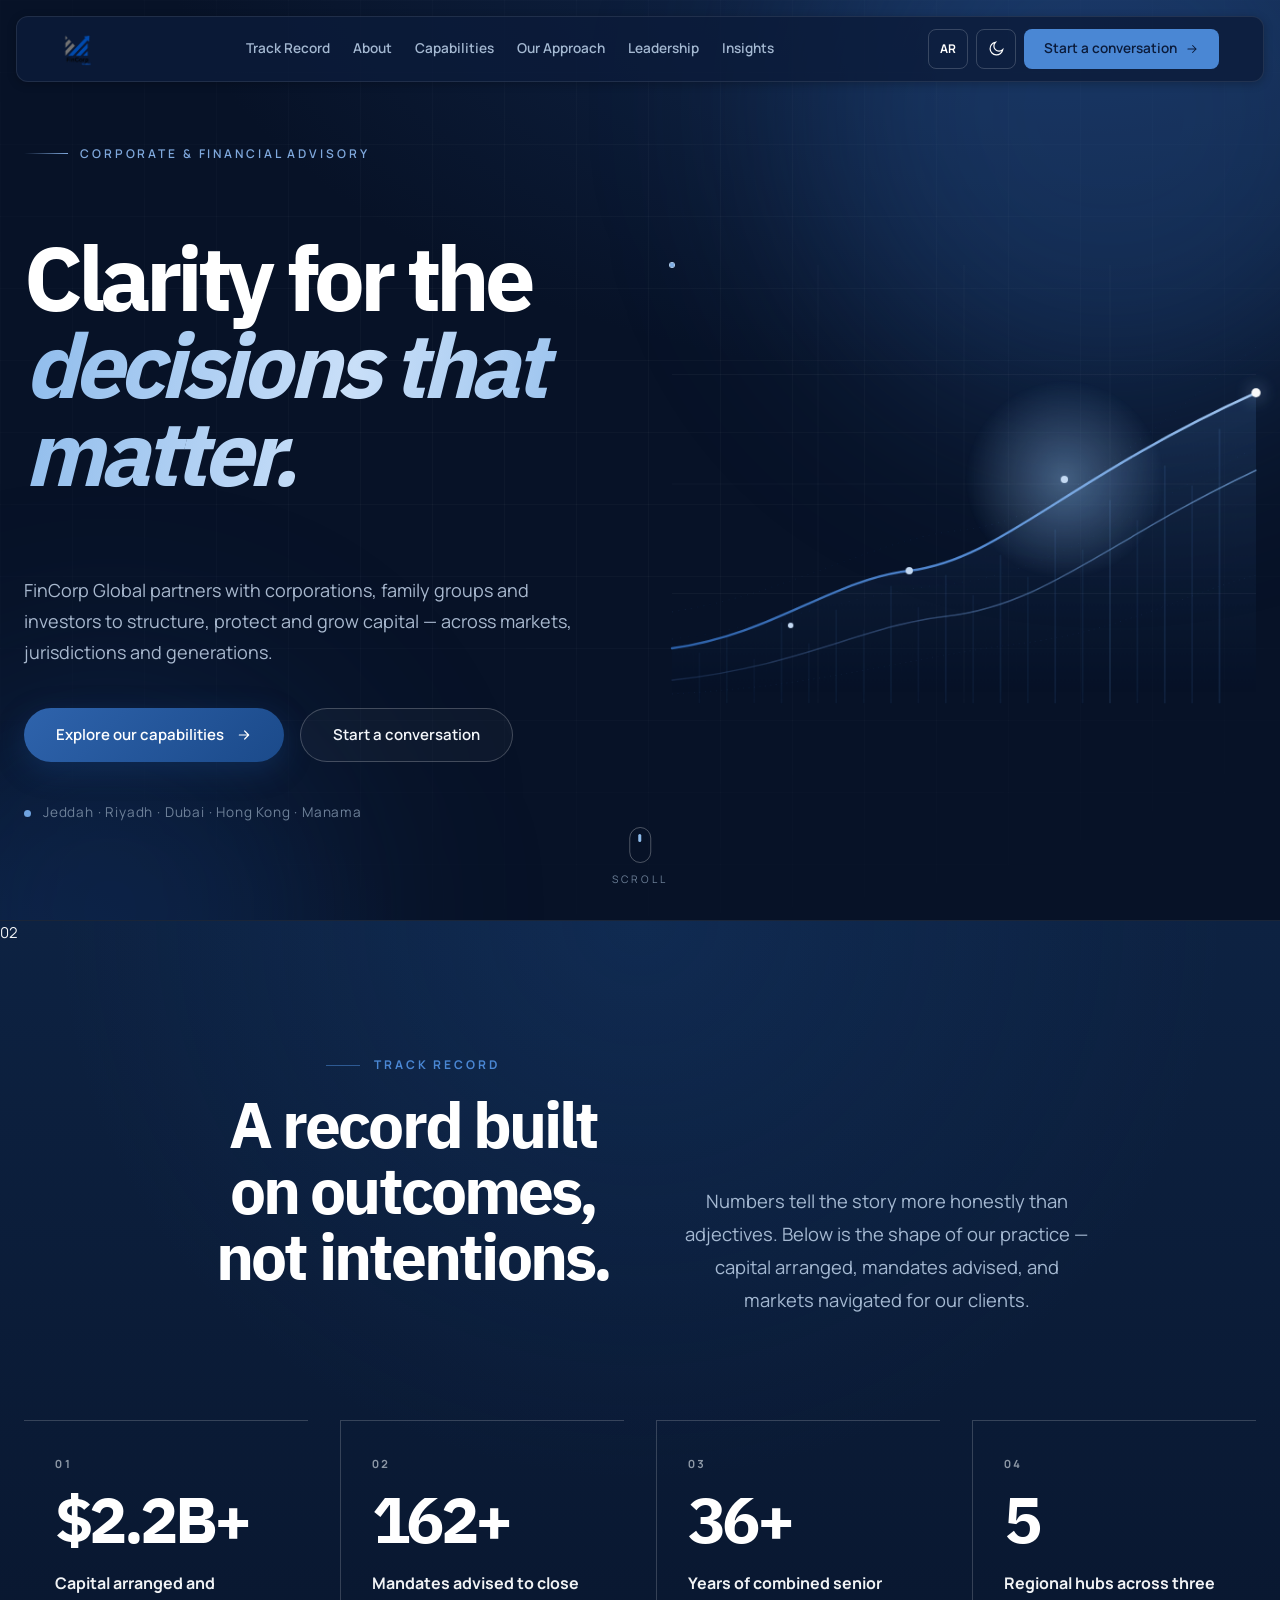
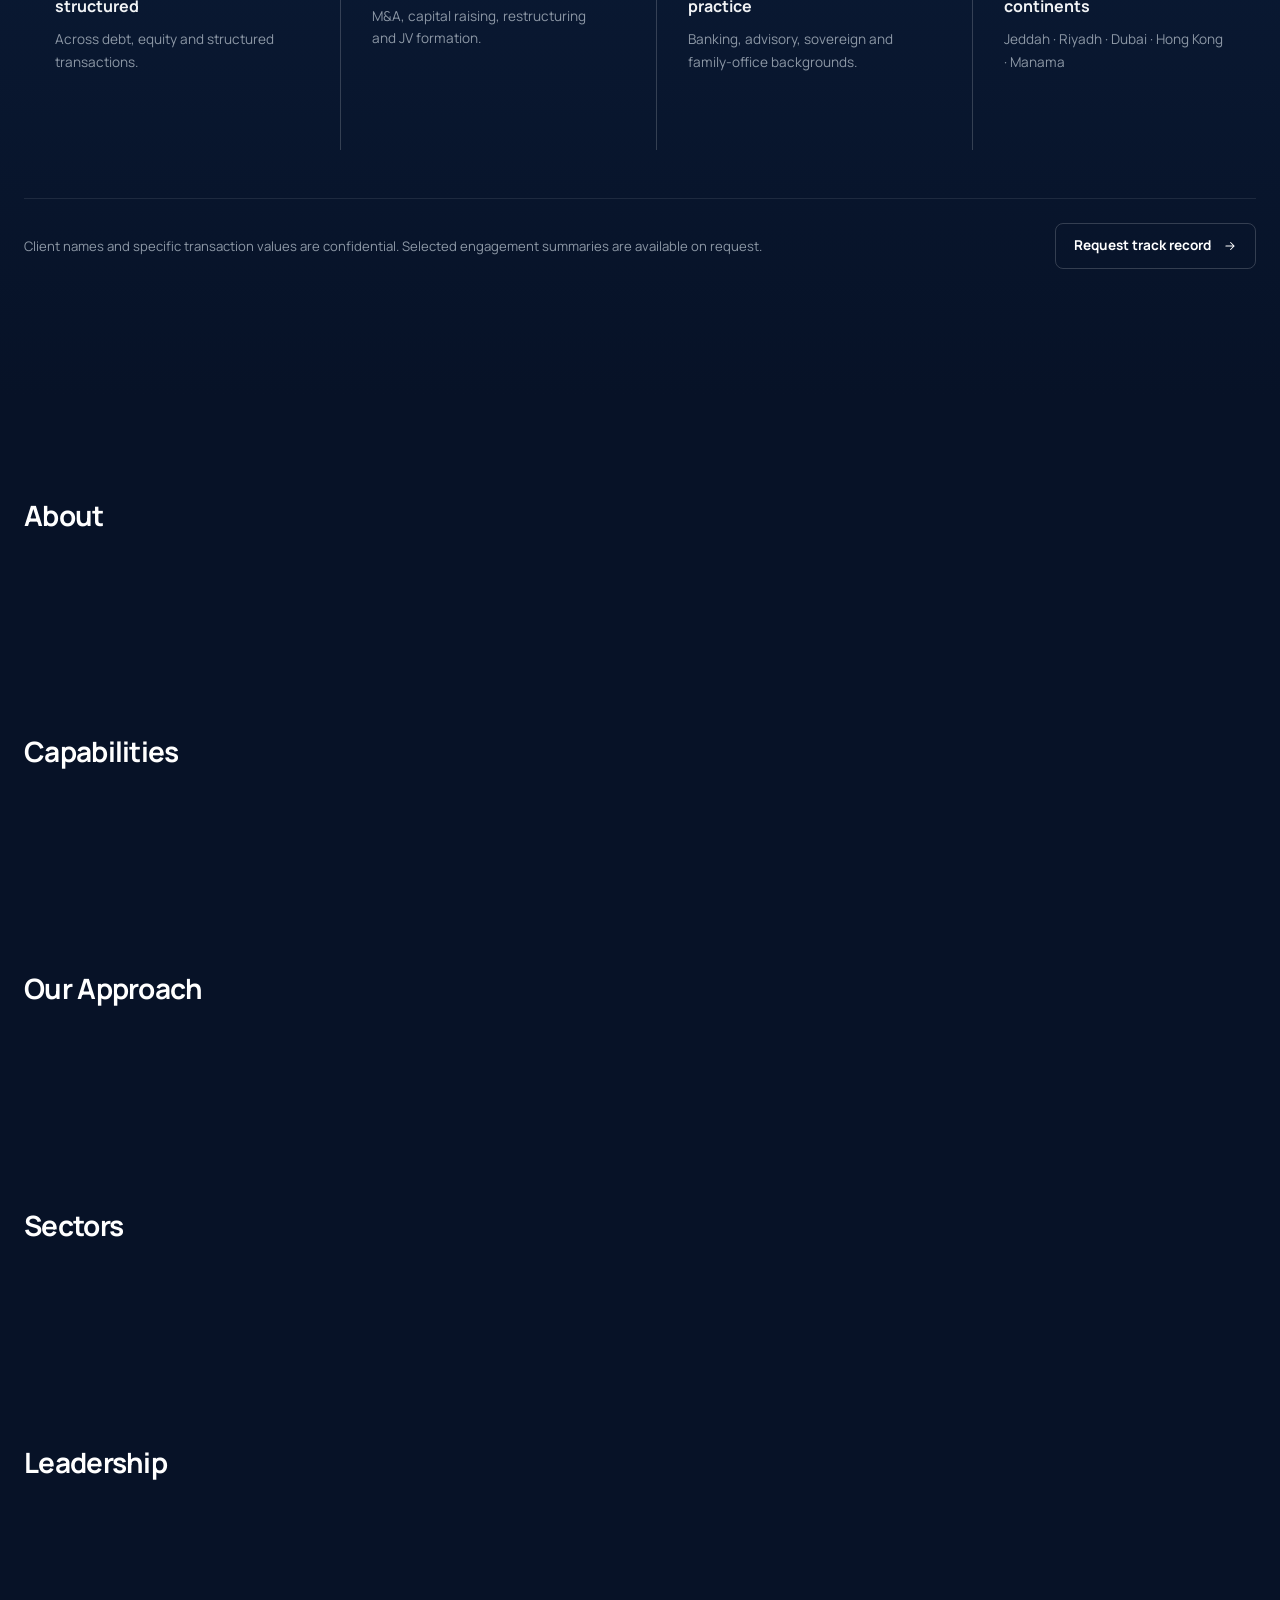
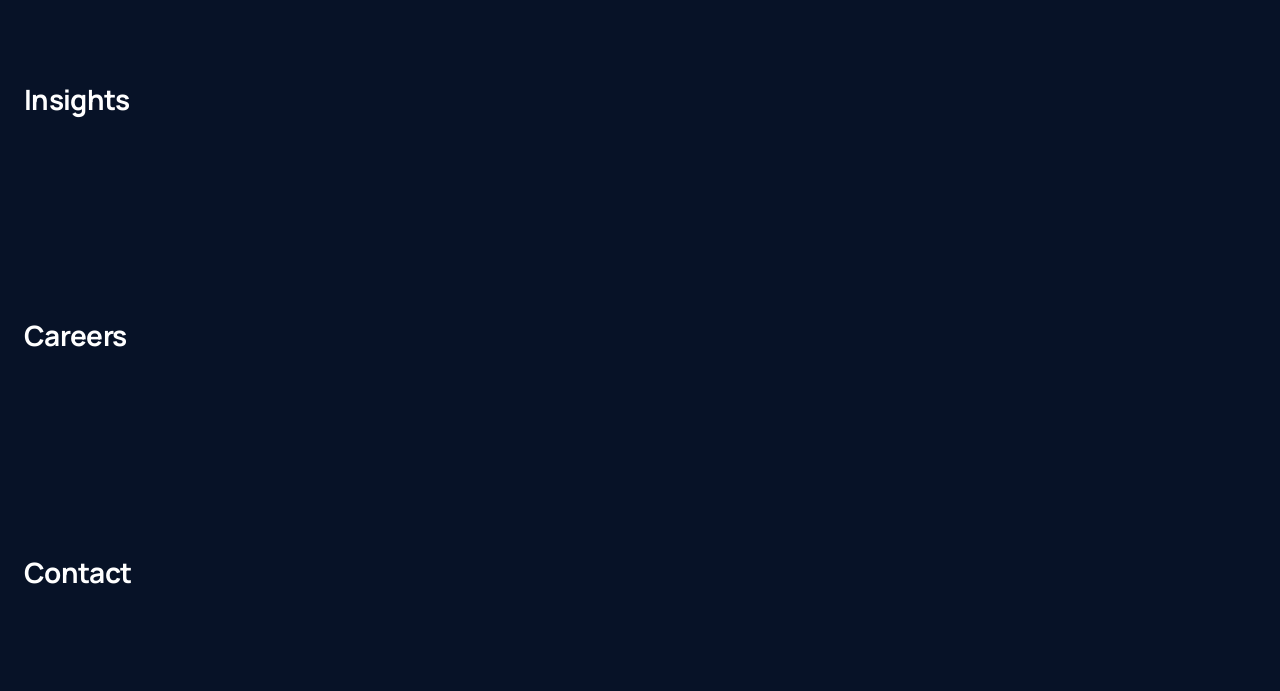
==== commit 4b83b921: "Fix GitHub Pages asset paths" ====
--- a/main2.html
+++ b/main2.html
@@ -1 +1 @@
-﻿<!doctype html><html lang="en" dir="ltr" data-theme="light"><head><meta charset="UTF-8"><meta name="viewport" content="width=device-width,initial-scale=1"><meta name="description" content="FinCorp Global — Corporate, financial and strategic advisory solutions."><title>FinCorp Global</title><link rel="icon" type="image/png" href="/assets/favicon.png"><link rel="apple-touch-icon" href="/assets/favicon.png"><link rel="preconnect" href="https://fonts.googleapis.com"><link rel="preconnect" href="https://fonts.gstatic.com" crossorigin><link href="https://fonts.googleapis.com/css2?family=Fraunces:opsz,wght@9..144,400;9..144,500;9..144,600&family=IBM+Plex+Sans+Arabic:wght@300;400;500;600;700&family=Manrope:wght@300;400;500;600;700;800&display=swap" rel="stylesheet"><script type="module" crossorigin src="/assets/main2-BfHG8k3f.js"></script><link rel="modulepreload" crossorigin href="/assets/styles-jvXhXsG6.js"><link rel="modulepreload" crossorigin href="/assets/app-DEw_8Zd5.js"><link rel="stylesheet" crossorigin href="/assets/styles-CSkr0UNR.css"></head><body><a href="#main-content" class="skip-link" data-en="Skip to content" data-ar="تخطي إلى المحتوى">Skip to content</a><header class="site-header" id="site-header"><div class="header-inner container"><a href="#hero" class="site-brand" data-aria-en="FinCorp Global — Home" data-aria-ar="فينكورب جلوبال — الرئيسية"><img src="/assets/logo-BRlATNUV.png" alt="FinCorp Global" class="brand-logo" width="180" height="36" decoding="async" fetchpriority="high"> <span class="brand-name" data-en="FinCorp Global" data-ar="فينكورب جلوبال">FinCorp Global</span></a><nav class="site-nav" data-aria-en="Primary" data-aria-ar="التنقل الرئيسي"><a href="#track-record" class="nav-link" data-en="Track Record" data-ar="سجلنا">Track Record</a> <a href="#about" class="nav-link" data-en="About" data-ar="من نحن">About</a> <a href="#capabilities" class="nav-link" data-en="Capabilities" data-ar="خدماتنا">Capabilities</a> <a href="#approach" class="nav-link" data-en="Our Approach" data-ar="منهجيتنا">Our Approach</a> <a href="#leadership" class="nav-link" data-en="Leadership" data-ar="القيادة">Leadership</a> <a href="#insights" class="nav-link" data-en="Insights" data-ar="رؤى">Insights</a></nav><div class="header-actions"><button type="button" class="header-language" data-action="language" aria-label="Switch language"><span data-lang-label>AR</span></button> <button type="button" class="theme-toggle" data-action="theme" aria-label="Switch theme" aria-pressed="false"><span class="theme-icon theme-icon-sun" aria-hidden="true"><svg viewBox="0 0 24 24" fill="none" stroke="currentColor" stroke-width="1.6" stroke-linecap="round"><circle cx="12" cy="12" r="4"/><path d="M12 2V4M12 20V22M4.93 4.93L6.34 6.34M17.66 17.66L19.07 19.07M2 12H4M20 12H22M4.93 19.07L6.34 17.66M17.66 6.34L19.07 4.93"/></svg> </span><span class="theme-icon theme-icon-moon" aria-hidden="true"><svg viewBox="0 0 24 24" fill="none" stroke="currentColor" stroke-width="1.6" stroke-linecap="round"><path d="M21 12.8A8.5 8.5 0 1 1 11.2 3 6.7 6.7 0 0 0 21 12.8Z"/></svg></span></button> <a href="#contact" class="header-cta"><span data-en="Start a conversation" data-ar="ابدأ محادثة">Start a conversation</span> <svg viewBox="0 0 24 24" fill="none" stroke="currentColor" stroke-width="1.8" stroke-linecap="round" stroke-linejoin="round" aria-hidden="true"><path d="M5 12h14M13 6l6 6-6 6"/></svg></a></div><button type="button" class="mobile-menu-toggle" id="mobile-menu-toggle" aria-label="Open menu" aria-expanded="false" aria-controls="mobile-navigation"><span></span><span></span><span></span></button></div></header><div class="mobile-navigation" id="mobile-navigation" role="dialog" aria-modal="true" data-aria-en="Mobile menu" data-aria-ar="قائمة التنقل"><div class="mobile-navigation-inner"><nav class="mobile-nav" data-aria-en="Mobile primary" data-aria-ar="التنقل الرئيسي"><a href="#track-record" class="mobile-nav-link"><span>01</span><strong data-en="Track Record" data-ar="سجلنا">Track Record</strong></a> <a href="#about" class="mobile-nav-link"><span>02</span><strong data-en="About" data-ar="من نحن">About</strong></a> <a href="#capabilities" class="mobile-nav-link"><span>03</span><strong data-en="Capabilities" data-ar="خدماتنا">Capabilities</strong></a> <a href="#approach" class="mobile-nav-link"><span>04</span><strong data-en="Our Approach" data-ar="منهجيتنا">Our Approach</strong></a> <a href="#leadership" class="mobile-nav-link"><span>05</span><strong data-en="Leadership" data-ar="القيادة">Leadership</strong></a> <a href="#insights" class="mobile-nav-link"><span>06</span><strong data-en="Insights" data-ar="رؤى">Insights</strong></a></nav><div class="mobile-controls"><button type="button" class="mobile-control" data-action="theme" aria-pressed="false"><span class="mobile-control-icon" aria-hidden="true"><svg class="icon-sun" viewBox="0 0 24 24" fill="none" stroke="currentColor" stroke-width="1.8" stroke-linecap="round"><circle cx="12" cy="12" r="4"/><path d="M12 2V4M12 20V22M4.93 4.93L6.34 6.34M17.66 17.66L19.07 19.07M2 12H4M20 12H22M4.93 19.07L6.34 17.66M17.66 6.34L19.07 4.93"/></svg> <svg class="icon-moon" viewBox="0 0 24 24" fill="none" stroke="currentColor" stroke-width="1.8" stroke-linecap="round"><path d="M21 12.8A8.5 8.5 0 1 1 11.2 3 6.7 6.7 0 0 0 21 12.8Z"/></svg> </span><span class="mobile-control-label" data-theme-label>Dark mode</span></button> <button type="button" class="mobile-control" data-action="language" aria-label="Switch language"><span class="mobile-control-label mobile-control-lang-text" data-lang-name>العربية</span></button></div><a href="#contact" class="mobile-cta"><span data-en="Start a conversation" data-ar="ابدأ محادثة">Start a conversation</span> <svg viewBox="0 0 24 24" fill="none" stroke="currentColor" stroke-width="1.8" stroke-linecap="round" stroke-linejoin="round" aria-hidden="true"><path d="M5 12h14M13 6l6 6-6 6"/></svg></a></div></div><main id="main-content"><section id="hero" class="section hero" aria-label="Hero" data-aria-en="Hero" data-aria-ar="الواجهة"><div class="hero-bg" aria-hidden="true"><canvas id="hero-canvas" class="hero-canvas"></canvas><div class="hero-grid"></div><div class="hero-glow hero-glow-1"></div><div class="hero-glow hero-glow-2"></div></div><div class="container hero-inner"><div class="hero-content"><p class="hero-eyebrow hero-reveal" style="--d:0.1s"><span class="hero-eyebrow-line"></span> <span data-en="Corporate &amp; Financial Advisory" data-ar="استشارات مؤسسية ومالية">Corporate &amp; Financial Advisory</span></p><h1 class="hero-title"><span class="hero-title-line hero-reveal" style="--d:0.25s" data-en="Clarity for the" data-ar="وضوحٌ يليق">Clarity for the</span> <span class="hero-title-line hero-title-accent hero-reveal" style="--d:0.4s" data-en="decisions that matter." data-ar="بالقرارات المصيرية.">decisions that matter.</span></h1><p class="hero-lead hero-reveal" style="--d:0.55s" data-en="FinCorp Global partners with corporations, family groups and investors to structure, protect and grow capital — across markets, jurisdictions and generations." data-ar="تعمل فينكورب جلوبال إلى جانب الشركات والمجموعات العائلية والمستثمرين لبناء رأس المال وحمايته وتنميته — عبر الأسواق والأنظمة القانونية والأجيال.">FinCorp Global partners with corporations, family groups and investors to structure, protect and grow capital — across markets, jurisdictions and generations.</p><div class="hero-actions hero-reveal" style="--d:0.7s"><a href="#capabilities" class="hero-btn hero-btn-primary"><span data-en="Explore our capabilities" data-ar="اكتشف قدراتنا">Explore our capabilities</span> <svg viewBox="0 0 24 24" fill="none" stroke="currentColor" stroke-width="1.8" stroke-linecap="round" stroke-linejoin="round" aria-hidden="true"><path d="M5 12h14M13 6l6 6-6 6"/></svg> </a><a href="#contact" class="hero-btn hero-btn-ghost"><span data-en="Start a conversation" data-ar="ابدأ محادثة">Start a conversation</span></a></div><div class="hero-meta hero-reveal" style="--d:0.85s"><span class="hero-meta-dot"></span> <span data-en="Jeddah · Riyadh · Dubai · Hong Kong · Manama" data-ar="جدة · الرياض · دبي · هونج كونج · المنامة">Jeddah · Riyadh · Dubai · Hong Kong · Manama</span></div></div><div class="hero-visual" aria-hidden="true"><svg class="hero-chart" viewBox="0 0 640 480" fill="none" preserveAspectRatio="xMidYMid meet"><defs><linearGradient id="hg-stroke" x1="0" y1="0" x2="640" y2="0" gradientUnits="userSpaceOnUse"><stop offset="0" stop-color="#2E63AC"/><stop offset="0.55" stop-color="#5B93DC"/><stop offset="1" stop-color="#A8CCF5"/></linearGradient><linearGradient id="hg-stroke-2" x1="0" y1="0" x2="640" y2="0" gradientUnits="userSpaceOnUse"><stop offset="0" stop-color="#3D5A8F" stop-opacity="0.35"/><stop offset="1" stop-color="#7FB0E8" stop-opacity="0.7"/></linearGradient><linearGradient id="hg-fill" x1="0" y1="0" x2="0" y2="480" gradientUnits="userSpaceOnUse"><stop offset="0" stop-color="#5B93DC" stop-opacity="0.24"/><stop offset="1" stop-color="#5B93DC" stop-opacity="0"/></linearGradient><radialGradient id="hg-hub-glow" cx="0.5" cy="0.5" r="0.5"><stop offset="0" stop-color="#8FBCEC" stop-opacity="0.45"/><stop offset="1" stop-color="#8FBCEC" stop-opacity="0"/></radialGradient><path id="hgp-main" d="M 0,420 C 110,405 175,345 260,335 C 360,323 430,235 640,140"/><path id="hgp-second" d="M 0,455 C 140,440 210,395 300,385 C 410,373 480,300 640,225"/></defs><g stroke="#FFFFFF" stroke-opacity="0.05"><line x1="0" y1="120" x2="640" y2="120"/><line x1="0" y1="240" x2="640" y2="240"/><line x1="0" y1="360" x2="640" y2="360"/><line x1="160" y1="0" x2="160" y2="480"/><line x1="320" y1="0" x2="320" y2="480"/><line x1="480" y1="0" x2="480" y2="480"/></g><g class="hero-pillars" stroke="#5B93DC" stroke-width="1" stroke-linecap="round"><line style="--i:0" x1="30" y1="480" x2="30" y2="425" stroke-opacity="0.10"/><line style="--i:1" x1="60" y1="480" x2="60" y2="408" stroke-opacity="0.12"/><line style="--i:2" x1="90" y1="480" x2="90" y2="432" stroke-opacity="0.09"/><line style="--i:3" x1="120" y1="480" x2="120" y2="392" stroke-opacity="0.14"/><line style="--i:4" x1="150" y1="480" x2="150" y2="415" stroke-opacity="0.11"/><line style="--i:5" x1="180" y1="480" x2="180" y2="378" stroke-opacity="0.15"/><line style="--i:6" x1="210" y1="480" x2="210" y2="400" stroke-opacity="0.12"/><line style="--i:7" x1="240" y1="480" x2="240" y2="352" stroke-opacity="0.17"/><line style="--i:8" x1="270" y1="480" x2="270" y2="375" stroke-opacity="0.13"/><line style="--i:9" x1="300" y1="480" x2="300" y2="340" stroke-opacity="0.18"/><line style="--i:10" x1="330" y1="480" x2="330" y2="362" stroke-opacity="0.14"/><line style="--i:11" x1="360" y1="480" x2="360" y2="318" stroke-opacity="0.19"/><line style="--i:12" x1="390" y1="480" x2="390" y2="342" stroke-opacity="0.15"/><line style="--i:13" x1="420" y1="480" x2="420" y2="290" stroke-opacity="0.21"/><line style="--i:14" x1="450" y1="480" x2="450" y2="312" stroke-opacity="0.16"/><line style="--i:15" x1="480" y1="480" x2="480" y2="258" stroke-opacity="0.23"/><line style="--i:16" x1="510" y1="480" x2="510" y2="280" stroke-opacity="0.17"/><line style="--i:17" x1="540" y1="480" x2="540" y2="220" stroke-opacity="0.25"/><line style="--i:18" x1="570" y1="480" x2="570" y2="242" stroke-opacity="0.18"/><line style="--i:19" x1="600" y1="480" x2="600" y2="180" stroke-opacity="0.28"/></g><g class="hero-ghost"><path d="M 0,470 C 160,462 260,430 380,415 C 500,400 560,360 640,340" stroke="#3D5A8F" stroke-opacity="0.22" stroke-width="1" stroke-dasharray="1 5"/><path d="M 0,380 C 130,360 220,300 320,290 C 430,278 520,180 640,90" stroke="#4F7CB8" stroke-opacity="0.18" stroke-width="1" stroke-dasharray="1 6"/><path d="M 0,410 C 100,398 200,360 300,350 C 420,338 520,260 640,200" stroke="#5B93DC" stroke-opacity="0.14" stroke-width="0.8" stroke-dasharray="1 8"/></g><path class="hero-area" fill="url(#hg-fill)" d="M 0,420 C 110,405 175,345 260,335 C 360,323 430,235 640,140 L 640,480 L 0,480 Z"/><path class="hero-line hero-line-2" stroke="url(#hg-stroke-2)" stroke-width="1.5" stroke-linecap="round" d="M 0,455 C 140,440 210,395 300,385 C 410,373 480,300 640,225"/><path class="hero-line hero-line-1" stroke="url(#hg-stroke)" stroke-width="2.5" stroke-linecap="round" d="M 0,420 C 110,405 175,345 260,335 C 360,323 430,235 640,140"/><circle class="hero-hub-glow" cx="430" cy="235" r="110" fill="url(#hg-hub-glow)"/><g transform="translate(430 235)"><circle class="hero-sonar-ring hero-sonar-ring-1" cx="0" cy="0" r="18"/><circle class="hero-sonar-ring hero-sonar-ring-2" cx="0" cy="0" r="18"/><circle class="hero-sonar-ring hero-sonar-ring-3" cx="0" cy="0" r="18"/></g><g><circle class="hero-node" style="--nd:2.1s" cx="130" cy="395" r="3"/><circle class="hero-node" style="--nd:2.2s" cx="260" cy="335" r="4"/><circle class="hero-node-pulse" cx="260" cy="335" r="4"/><circle class="hero-node" style="--nd:2.3s" cx="430" cy="235" r="4"/><circle class="hero-node-pulse hero-node-pulse-delay" cx="430" cy="235" r="4"/><circle class="hero-node hero-node-final" style="--nd:2.4s" cx="640" cy="140" r="5"/></g><g class="hero-travelers"><circle r="3" fill="#C9DFF8"><animate attributeName="opacity" values="0;1" dur="0.8s" begin="3s" fill="freeze"/><animateMotion dur="11s" begin="3s" repeatCount="indefinite" rotate="auto"><mpath href="#hgp-main"/></animateMotion></circle><circle r="2.5" fill="#8FBCEC"><animate attributeName="opacity" values="0;0.75" dur="0.8s" begin="3.4s" fill="freeze"/><animateMotion dur="11s" begin="3.4s" repeatCount="indefinite" rotate="auto"><mpath href="#hgp-main"/></animateMotion></circle><circle r="2" fill="#8FBCEC"><animate attributeName="opacity" values="0;0.55" dur="0.8s" begin="3.8s" fill="freeze"/><animateMotion dur="11s" begin="3.8s" repeatCount="indefinite" rotate="auto"><mpath href="#hgp-main"/></animateMotion></circle><circle r="2" fill="#7FB0E8"><animate attributeName="opacity" values="0;0.5" dur="0.8s" begin="3.2s" fill="freeze"/><animateMotion dur="14s" begin="3.2s" repeatCount="indefinite" rotate="auto"><mpath href="#hgp-second"/></animateMotion></circle></g></svg></div></div><a href="#track-record" class="hero-scroll" data-aria-en="Scroll to content" data-aria-ar="مرر إلى المحتوى"><span class="hero-scroll-track"><span class="hero-scroll-thumb"></span></span> <span class="hero-scroll-text" data-en="Scroll" data-ar="مرر">Scroll</span></a></section><section id="track-record" class="section section-proof" aria-labelledby="track-record-title"><div class="proof-bg" aria-hidden="true"><span class="proof-bg-number">02</span> <span class="proof-bg-rule proof-bg-rule-one"></span> <span class="proof-bg-rule proof-bg-rule-two"></span></div><div class="container"><header class="proof-header"><div class="proof-header-left"><p class="proof-eyebrow reveal" style="--d:0s"><span class="proof-eyebrow-line" aria-hidden="true"></span> <span data-en="Track Record" data-ar="سجل الأعمال">Track Record</span></p><h2 id="track-record-title" class="proof-title reveal" style="--d:0.1s" data-en="A record built on outcomes, not intentions." data-ar="سجلٌ مبنيّ على النتائج، لا على النوايا.">A record built on outcomes, not intentions.</h2></div><p class="proof-lead reveal" style="--d:0.2s" data-en="Numbers tell the story more honestly than adjectives. Below is the shape of our practice — capital arranged, mandates advised, and markets navigated for our clients." data-ar="الأرقام تروي القصة بصدقٍ أكبر من الصفات. فيما يلي ملامح ممارستنا — رأس مال تم ترتيبه، وعمليات تم تقديم المشورة بشأنها، وأسواق تمت إدارتها لصالح عملائنا.">Numbers tell the story more honestly than adjectives. Below is the shape of our practice — capital arranged, mandates advised, and markets navigated for our clients.</p></header><div class="proof-grid" role="list"><article class="proof-metric reveal" style="--d:0.3s" role="listitem"><span class="proof-metric-index" aria-hidden="true">01</span><p class="proof-metric-value" dir="ltr" data-count="2.4" data-decimals="1" data-prefix="$" data-suffix="B+">$2.4B+</p><p class="proof-metric-label" data-en="Capital arranged and structured" data-ar="رأس مال مهيكل ومنظَّم">Capital arranged and structured</p><p class="proof-metric-note" data-en="Across debt, equity and structured transactions." data-ar="عبر صفقات الدين وحقوق الملكية والصفقات المهيكلة.">Across debt, equity and structured transactions.</p></article><article class="proof-metric reveal" style="--d:0.4s" role="listitem"><span class="proof-metric-index" aria-hidden="true">02</span><p class="proof-metric-value" dir="ltr" data-count="180" data-suffix="+">180+</p><p class="proof-metric-label" data-en="Mandates advised to close" data-ar="تكليفًا أُديرت حتى الإنجاز">Mandates advised to close</p><p class="proof-metric-note" data-en="M&amp;A, capital raising, restructuring and JV formation." data-ar="الاندماج والاستحواذ، وطرح رأس المال، وإعادة الهيكلة، وتأسيس المشاريع المشتركة.">M&amp;A, capital raising, restructuring and JV formation.</p></article><article class="proof-metric reveal" style="--d:0.5s" role="listitem"><span class="proof-metric-index" aria-hidden="true">03</span><p class="proof-metric-value" dir="ltr" data-count="40" data-suffix="+">40+</p><p class="proof-metric-label" data-en="Years of combined senior practice" data-ar="سنة من الخبرة القيادية المجمّعة">Years of combined senior practice</p><p class="proof-metric-note" data-en="Banking, advisory, sovereign and family-office backgrounds." data-ar="خلفيات مصرفية واستشارية وسيادية ومكاتب عائلية.">Banking, advisory, sovereign and family-office backgrounds.</p></article><article class="proof-metric reveal" style="--d:0.6s" role="listitem"><span class="proof-metric-index" aria-hidden="true">04</span><p class="proof-metric-value" dir="ltr" data-count="5">5</p><p class="proof-metric-label" data-en="Regional hubs across three continents" data-ar="مراكز إقليمية عبر ثلاث قارات">Regional hubs across three continents</p><p class="proof-metric-note" data-en="Jeddah · Riyadh · Dubai · Hong Kong · Manama" data-ar="جدة · الرياض · دبي · هونج كونج · المنامة">Jeddah · Riyadh · Dubai · Hong Kong · Manama</p></article></div><div class="proof-foot reveal" style="--d:0.75s"><p class="proof-foot-note" data-en="Client names and specific transaction values are confidential. Selected engagement summaries are available on request." data-ar="أسماء العملاء وقيم المعاملات المحددة سرية. تتوفر ملخصات مختارة لبعض الأعمال عند الطلب.">Client names and specific transaction values are confidential. Selected engagement summaries are available on request.</p><a href="#contact" class="proof-foot-link"><span data-en="Request track record" data-ar="اطلب سجل الأعمال">Request track record</span> <svg viewBox="0 0 24 24" fill="none" stroke="currentColor" stroke-width="1.8" stroke-linecap="round" stroke-linejoin="round" aria-hidden="true"><path d="M5 12h14M13 6l6 6-6 6"/></svg></a></div></div></section><section id="about" class="section" aria-label="About" data-aria-en="About" data-aria-ar="من نحن"><div class="container"><h2 data-en="About" data-ar="من نحن">About</h2></div></section><section id="capabilities" class="section" aria-label="Capabilities" data-aria-en="Capabilities" data-aria-ar="خدماتنا"><div class="container"><h2 data-en="Capabilities" data-ar="خدماتنا">Capabilities</h2></div></section><section id="approach" class="section" aria-label="Our Approach" data-aria-en="Our Approach" data-aria-ar="منهجيتنا"><div class="container"><h2 data-en="Our Approach" data-ar="منهجيتنا">Our Approach</h2></div></section><section id="sectors" class="section" aria-label="Sectors" data-aria-en="Sectors" data-aria-ar="القطاعات"><div class="container"><h2 data-en="Sectors" data-ar="القطاعات">Sectors</h2></div></section><section id="leadership" class="section" aria-label="Leadership" data-aria-en="Leadership" data-aria-ar="القيادة"><div class="container"><h2 data-en="Leadership" data-ar="القيادة">Leadership</h2></div></section><section id="insights" class="section" aria-label="Insights" data-aria-en="Insights" data-aria-ar="رؤى"><div class="container"><h2 data-en="Insights" data-ar="رؤى">Insights</h2></div></section><section id="careers" class="section" aria-label="Careers" data-aria-en="Careers" data-aria-ar="الوظائف"><div class="container"><h2 data-en="Careers" data-ar="الوظائف">Careers</h2></div></section><section id="contact" class="section" aria-label="Contact" data-aria-en="Contact" data-aria-ar="تواصل معنا"><div class="container"><h2 data-en="Contact" data-ar="تواصل معنا">Contact</h2></div></section></main></body></html>+﻿<!doctype html><html lang="en" dir="ltr" data-theme="light"><head><meta charset="UTF-8"><meta name="viewport" content="width=device-width,initial-scale=1"><meta name="description" content="FinCorp Global — Corporate, financial and strategic advisory solutions."><title>FinCorp Global</title><link rel="icon" type="image/png" href="/assets/favicon.png"><link rel="apple-touch-icon" href="/assets/favicon.png"><link rel="preconnect" href="https://fonts.googleapis.com"><link rel="preconnect" href="https://fonts.gstatic.com" crossorigin><link href="https://fonts.googleapis.com/css2?family=Fraunces:opsz,wght@9..144,400;9..144,500;9..144,600&family=IBM+Plex+Sans+Arabic:wght@300;400;500;600;700&family=Manrope:wght@300;400;500;600;700;800&display=swap" rel="stylesheet"><link rel="modulepreload" crossorigin href="./assets/styles-jvXhXsG6-BGRVztY9.js"><link rel="modulepreload" crossorigin href="./assets/app-DEw_8Zd5-CZleB2Hw.js"><script type="module" crossorigin src="./assets/main2-D68lbS9j.js"></script><link rel="modulepreload" crossorigin href="./assets/rolldown-runtime-Czjbc987.js"><link rel="modulepreload" crossorigin href="./assets/styles-CSkr0UNR-C7CIQHkz.js"><link rel="stylesheet" crossorigin href="./assets/styles-CSkr0UNR-BZpA87fn.css"></head><body><a href="#main-content" class="skip-link" data-en="Skip to content" data-ar="تخطي إلى المحتوى">Skip to content</a><header class="site-header" id="site-header"><div class="header-inner container"><a href="#hero" class="site-brand" data-aria-en="FinCorp Global — Home" data-aria-ar="فينكورب جلوبال — الرئيسية"><img src="./assets/logo-BRlATNUV-BRlATNUV.png" alt="FinCorp Global" class="brand-logo" width="180" height="36" decoding="async" fetchpriority="high"> <span class="brand-name" data-en="FinCorp Global" data-ar="فينكورب جلوبال">FinCorp Global</span></a><nav class="site-nav" data-aria-en="Primary" data-aria-ar="التنقل الرئيسي"><a href="#track-record" class="nav-link" data-en="Track Record" data-ar="سجلنا">Track Record</a> <a href="#about" class="nav-link" data-en="About" data-ar="من نحن">About</a> <a href="#capabilities" class="nav-link" data-en="Capabilities" data-ar="خدماتنا">Capabilities</a> <a href="#approach" class="nav-link" data-en="Our Approach" data-ar="منهجيتنا">Our Approach</a> <a href="#leadership" class="nav-link" data-en="Leadership" data-ar="القيادة">Leadership</a> <a href="#insights" class="nav-link" data-en="Insights" data-ar="رؤى">Insights</a></nav><div class="header-actions"><button type="button" class="header-language" data-action="language" aria-label="Switch language"><span data-lang-label>AR</span></button> <button type="button" class="theme-toggle" data-action="theme" aria-label="Switch theme" aria-pressed="false"><span class="theme-icon theme-icon-sun" aria-hidden="true"><svg viewBox="0 0 24 24" fill="none" stroke="currentColor" stroke-width="1.6" stroke-linecap="round"><circle cx="12" cy="12" r="4"/><path d="M12 2V4M12 20V22M4.93 4.93L6.34 6.34M17.66 17.66L19.07 19.07M2 12H4M20 12H22M4.93 19.07L6.34 17.66M17.66 6.34L19.07 4.93"/></svg> </span><span class="theme-icon theme-icon-moon" aria-hidden="true"><svg viewBox="0 0 24 24" fill="none" stroke="currentColor" stroke-width="1.6" stroke-linecap="round"><path d="M21 12.8A8.5 8.5 0 1 1 11.2 3 6.7 6.7 0 0 0 21 12.8Z"/></svg></span></button> <a href="#contact" class="header-cta"><span data-en="Start a conversation" data-ar="ابدأ محادثة">Start a conversation</span> <svg viewBox="0 0 24 24" fill="none" stroke="currentColor" stroke-width="1.8" stroke-linecap="round" stroke-linejoin="round" aria-hidden="true"><path d="M5 12h14M13 6l6 6-6 6"/></svg></a></div><button type="button" class="mobile-menu-toggle" id="mobile-menu-toggle" aria-label="Open menu" aria-expanded="false" aria-controls="mobile-navigation"><span></span><span></span><span></span></button></div></header><div class="mobile-navigation" id="mobile-navigation" role="dialog" aria-modal="true" data-aria-en="Mobile menu" data-aria-ar="قائمة التنقل"><div class="mobile-navigation-inner"><nav class="mobile-nav" data-aria-en="Mobile primary" data-aria-ar="التنقل الرئيسي"><a href="#track-record" class="mobile-nav-link"><span>01</span><strong data-en="Track Record" data-ar="سجلنا">Track Record</strong></a> <a href="#about" class="mobile-nav-link"><span>02</span><strong data-en="About" data-ar="من نحن">About</strong></a> <a href="#capabilities" class="mobile-nav-link"><span>03</span><strong data-en="Capabilities" data-ar="خدماتنا">Capabilities</strong></a> <a href="#approach" class="mobile-nav-link"><span>04</span><strong data-en="Our Approach" data-ar="منهجيتنا">Our Approach</strong></a> <a href="#leadership" class="mobile-nav-link"><span>05</span><strong data-en="Leadership" data-ar="القيادة">Leadership</strong></a> <a href="#insights" class="mobile-nav-link"><span>06</span><strong data-en="Insights" data-ar="رؤى">Insights</strong></a></nav><div class="mobile-controls"><button type="button" class="mobile-control" data-action="theme" aria-pressed="false"><span class="mobile-control-icon" aria-hidden="true"><svg class="icon-sun" viewBox="0 0 24 24" fill="none" stroke="currentColor" stroke-width="1.8" stroke-linecap="round"><circle cx="12" cy="12" r="4"/><path d="M12 2V4M12 20V22M4.93 4.93L6.34 6.34M17.66 17.66L19.07 19.07M2 12H4M20 12H22M4.93 19.07L6.34 17.66M17.66 6.34L19.07 4.93"/></svg> <svg class="icon-moon" viewBox="0 0 24 24" fill="none" stroke="currentColor" stroke-width="1.8" stroke-linecap="round"><path d="M21 12.8A8.5 8.5 0 1 1 11.2 3 6.7 6.7 0 0 0 21 12.8Z"/></svg> </span><span class="mobile-control-label" data-theme-label>Dark mode</span></button> <button type="button" class="mobile-control" data-action="language" aria-label="Switch language"><span class="mobile-control-label mobile-control-lang-text" data-lang-name>العربية</span></button></div><a href="#contact" class="mobile-cta"><span data-en="Start a conversation" data-ar="ابدأ محادثة">Start a conversation</span> <svg viewBox="0 0 24 24" fill="none" stroke="currentColor" stroke-width="1.8" stroke-linecap="round" stroke-linejoin="round" aria-hidden="true"><path d="M5 12h14M13 6l6 6-6 6"/></svg></a></div></div><main id="main-content"><section id="hero" class="section hero" aria-label="Hero" data-aria-en="Hero" data-aria-ar="الواجهة"><div class="hero-bg" aria-hidden="true"><canvas id="hero-canvas" class="hero-canvas"></canvas><div class="hero-grid"></div><div class="hero-glow hero-glow-1"></div><div class="hero-glow hero-glow-2"></div></div><div class="container hero-inner"><div class="hero-content"><p class="hero-eyebrow hero-reveal" style="--d:0.1s"><span class="hero-eyebrow-line"></span> <span data-en="Corporate &amp; Financial Advisory" data-ar="استشارات مؤسسية ومالية">Corporate &amp; Financial Advisory</span></p><h1 class="hero-title"><span class="hero-title-line hero-reveal" style="--d:0.25s" data-en="Clarity for the" data-ar="وضوحٌ يليق">Clarity for the</span> <span class="hero-title-line hero-title-accent hero-reveal" style="--d:0.4s" data-en="decisions that matter." data-ar="بالقرارات المصيرية.">decisions that matter.</span></h1><p class="hero-lead hero-reveal" style="--d:0.55s" data-en="FinCorp Global partners with corporations, family groups and investors to structure, protect and grow capital — across markets, jurisdictions and generations." data-ar="تعمل فينكورب جلوبال إلى جانب الشركات والمجموعات العائلية والمستثمرين لبناء رأس المال وحمايته وتنميته — عبر الأسواق والأنظمة القانونية والأجيال.">FinCorp Global partners with corporations, family groups and investors to structure, protect and grow capital — across markets, jurisdictions and generations.</p><div class="hero-actions hero-reveal" style="--d:0.7s"><a href="#capabilities" class="hero-btn hero-btn-primary"><span data-en="Explore our capabilities" data-ar="اكتشف قدراتنا">Explore our capabilities</span> <svg viewBox="0 0 24 24" fill="none" stroke="currentColor" stroke-width="1.8" stroke-linecap="round" stroke-linejoin="round" aria-hidden="true"><path d="M5 12h14M13 6l6 6-6 6"/></svg> </a><a href="#contact" class="hero-btn hero-btn-ghost"><span data-en="Start a conversation" data-ar="ابدأ محادثة">Start a conversation</span></a></div><div class="hero-meta hero-reveal" style="--d:0.85s"><span class="hero-meta-dot"></span> <span data-en="Jeddah · Riyadh · Dubai · Hong Kong · Manama" data-ar="جدة · الرياض · دبي · هونج كونج · المنامة">Jeddah · Riyadh · Dubai · Hong Kong · Manama</span></div></div><div class="hero-visual" aria-hidden="true"><svg class="hero-chart" viewBox="0 0 640 480" fill="none" preserveAspectRatio="xMidYMid meet"><defs><linearGradient id="hg-stroke" x1="0" y1="0" x2="640" y2="0" gradientUnits="userSpaceOnUse"><stop offset="0" stop-color="#2E63AC"/><stop offset="0.55" stop-color="#5B93DC"/><stop offset="1" stop-color="#A8CCF5"/></linearGradient><linearGradient id="hg-stroke-2" x1="0" y1="0" x2="640" y2="0" gradientUnits="userSpaceOnUse"><stop offset="0" stop-color="#3D5A8F" stop-opacity="0.35"/><stop offset="1" stop-color="#7FB0E8" stop-opacity="0.7"/></linearGradient><linearGradient id="hg-fill" x1="0" y1="0" x2="0" y2="480" gradientUnits="userSpaceOnUse"><stop offset="0" stop-color="#5B93DC" stop-opacity="0.24"/><stop offset="1" stop-color="#5B93DC" stop-opacity="0"/></linearGradient><radialGradient id="hg-hub-glow" cx="0.5" cy="0.5" r="0.5"><stop offset="0" stop-color="#8FBCEC" stop-opacity="0.45"/><stop offset="1" stop-color="#8FBCEC" stop-opacity="0"/></radialGradient><path id="hgp-main" d="M 0,420 C 110,405 175,345 260,335 C 360,323 430,235 640,140"/><path id="hgp-second" d="M 0,455 C 140,440 210,395 300,385 C 410,373 480,300 640,225"/></defs><g stroke="#FFFFFF" stroke-opacity="0.05"><line x1="0" y1="120" x2="640" y2="120"/><line x1="0" y1="240" x2="640" y2="240"/><line x1="0" y1="360" x2="640" y2="360"/><line x1="160" y1="0" x2="160" y2="480"/><line x1="320" y1="0" x2="320" y2="480"/><line x1="480" y1="0" x2="480" y2="480"/></g><g class="hero-pillars" stroke="#5B93DC" stroke-width="1" stroke-linecap="round"><line style="--i:0" x1="30" y1="480" x2="30" y2="425" stroke-opacity="0.10"/><line style="--i:1" x1="60" y1="480" x2="60" y2="408" stroke-opacity="0.12"/><line style="--i:2" x1="90" y1="480" x2="90" y2="432" stroke-opacity="0.09"/><line style="--i:3" x1="120" y1="480" x2="120" y2="392" stroke-opacity="0.14"/><line style="--i:4" x1="150" y1="480" x2="150" y2="415" stroke-opacity="0.11"/><line style="--i:5" x1="180" y1="480" x2="180" y2="378" stroke-opacity="0.15"/><line style="--i:6" x1="210" y1="480" x2="210" y2="400" stroke-opacity="0.12"/><line style="--i:7" x1="240" y1="480" x2="240" y2="352" stroke-opacity="0.17"/><line style="--i:8" x1="270" y1="480" x2="270" y2="375" stroke-opacity="0.13"/><line style="--i:9" x1="300" y1="480" x2="300" y2="340" stroke-opacity="0.18"/><line style="--i:10" x1="330" y1="480" x2="330" y2="362" stroke-opacity="0.14"/><line style="--i:11" x1="360" y1="480" x2="360" y2="318" stroke-opacity="0.19"/><line style="--i:12" x1="390" y1="480" x2="390" y2="342" stroke-opacity="0.15"/><line style="--i:13" x1="420" y1="480" x2="420" y2="290" stroke-opacity="0.21"/><line style="--i:14" x1="450" y1="480" x2="450" y2="312" stroke-opacity="0.16"/><line style="--i:15" x1="480" y1="480" x2="480" y2="258" stroke-opacity="0.23"/><line style="--i:16" x1="510" y1="480" x2="510" y2="280" stroke-opacity="0.17"/><line style="--i:17" x1="540" y1="480" x2="540" y2="220" stroke-opacity="0.25"/><line style="--i:18" x1="570" y1="480" x2="570" y2="242" stroke-opacity="0.18"/><line style="--i:19" x1="600" y1="480" x2="600" y2="180" stroke-opacity="0.28"/></g><g class="hero-ghost"><path d="M 0,470 C 160,462 260,430 380,415 C 500,400 560,360 640,340" stroke="#3D5A8F" stroke-opacity="0.22" stroke-width="1" stroke-dasharray="1 5"/><path d="M 0,380 C 130,360 220,300 320,290 C 430,278 520,180 640,90" stroke="#4F7CB8" stroke-opacity="0.18" stroke-width="1" stroke-dasharray="1 6"/><path d="M 0,410 C 100,398 200,360 300,350 C 420,338 520,260 640,200" stroke="#5B93DC" stroke-opacity="0.14" stroke-width="0.8" stroke-dasharray="1 8"/></g><path class="hero-area" fill="url(#hg-fill)" d="M 0,420 C 110,405 175,345 260,335 C 360,323 430,235 640,140 L 640,480 L 0,480 Z"/><path class="hero-line hero-line-2" stroke="url(#hg-stroke-2)" stroke-width="1.5" stroke-linecap="round" d="M 0,455 C 140,440 210,395 300,385 C 410,373 480,300 640,225"/><path class="hero-line hero-line-1" stroke="url(#hg-stroke)" stroke-width="2.5" stroke-linecap="round" d="M 0,420 C 110,405 175,345 260,335 C 360,323 430,235 640,140"/><circle class="hero-hub-glow" cx="430" cy="235" r="110" fill="url(#hg-hub-glow)"/><g transform="translate(430 235)"><circle class="hero-sonar-ring hero-sonar-ring-1" cx="0" cy="0" r="18"/><circle class="hero-sonar-ring hero-sonar-ring-2" cx="0" cy="0" r="18"/><circle class="hero-sonar-ring hero-sonar-ring-3" cx="0" cy="0" r="18"/></g><g><circle class="hero-node" style="--nd:2.1s" cx="130" cy="395" r="3"/><circle class="hero-node" style="--nd:2.2s" cx="260" cy="335" r="4"/><circle class="hero-node-pulse" cx="260" cy="335" r="4"/><circle class="hero-node" style="--nd:2.3s" cx="430" cy="235" r="4"/><circle class="hero-node-pulse hero-node-pulse-delay" cx="430" cy="235" r="4"/><circle class="hero-node hero-node-final" style="--nd:2.4s" cx="640" cy="140" r="5"/></g><g class="hero-travelers"><circle r="3" fill="#C9DFF8"><animate attributeName="opacity" values="0;1" dur="0.8s" begin="3s" fill="freeze"/><animateMotion dur="11s" begin="3s" repeatCount="indefinite" rotate="auto"><mpath href="#hgp-main"/></animateMotion></circle><circle r="2.5" fill="#8FBCEC"><animate attributeName="opacity" values="0;0.75" dur="0.8s" begin="3.4s" fill="freeze"/><animateMotion dur="11s" begin="3.4s" repeatCount="indefinite" rotate="auto"><mpath href="#hgp-main"/></animateMotion></circle><circle r="2" fill="#8FBCEC"><animate attributeName="opacity" values="0;0.55" dur="0.8s" begin="3.8s" fill="freeze"/><animateMotion dur="11s" begin="3.8s" repeatCount="indefinite" rotate="auto"><mpath href="#hgp-main"/></animateMotion></circle><circle r="2" fill="#7FB0E8"><animate attributeName="opacity" values="0;0.5" dur="0.8s" begin="3.2s" fill="freeze"/><animateMotion dur="14s" begin="3.2s" repeatCount="indefinite" rotate="auto"><mpath href="#hgp-second"/></animateMotion></circle></g></svg></div></div><a href="#track-record" class="hero-scroll" data-aria-en="Scroll to content" data-aria-ar="مرر إلى المحتوى"><span class="hero-scroll-track"><span class="hero-scroll-thumb"></span></span> <span class="hero-scroll-text" data-en="Scroll" data-ar="مرر">Scroll</span></a></section><section id="track-record" class="section section-proof" aria-labelledby="track-record-title"><div class="proof-bg" aria-hidden="true"><span class="proof-bg-number">02</span> <span class="proof-bg-rule proof-bg-rule-one"></span> <span class="proof-bg-rule proof-bg-rule-two"></span></div><div class="container"><header class="proof-header"><div class="proof-header-left"><p class="proof-eyebrow reveal" style="--d:0s"><span class="proof-eyebrow-line" aria-hidden="true"></span> <span data-en="Track Record" data-ar="سجل الأعمال">Track Record</span></p><h2 id="track-record-title" class="proof-title reveal" style="--d:0.1s" data-en="A record built on outcomes, not intentions." data-ar="سجلٌ مبنيّ على النتائج، لا على النوايا.">A record built on outcomes, not intentions.</h2></div><p class="proof-lead reveal" style="--d:0.2s" data-en="Numbers tell the story more honestly than adjectives. Below is the shape of our practice — capital arranged, mandates advised, and markets navigated for our clients." data-ar="الأرقام تروي القصة بصدقٍ أكبر من الصفات. فيما يلي ملامح ممارستنا — رأس مال تم ترتيبه، وعمليات تم تقديم المشورة بشأنها، وأسواق تمت إدارتها لصالح عملائنا.">Numbers tell the story more honestly than adjectives. Below is the shape of our practice — capital arranged, mandates advised, and markets navigated for our clients.</p></header><div class="proof-grid" role="list"><article class="proof-metric reveal" style="--d:0.3s" role="listitem"><span class="proof-metric-index" aria-hidden="true">01</span><p class="proof-metric-value" dir="ltr" data-count="2.4" data-decimals="1" data-prefix="$" data-suffix="B+">$2.4B+</p><p class="proof-metric-label" data-en="Capital arranged and structured" data-ar="رأس مال مهيكل ومنظَّم">Capital arranged and structured</p><p class="proof-metric-note" data-en="Across debt, equity and structured transactions." data-ar="عبر صفقات الدين وحقوق الملكية والصفقات المهيكلة.">Across debt, equity and structured transactions.</p></article><article class="proof-metric reveal" style="--d:0.4s" role="listitem"><span class="proof-metric-index" aria-hidden="true">02</span><p class="proof-metric-value" dir="ltr" data-count="180" data-suffix="+">180+</p><p class="proof-metric-label" data-en="Mandates advised to close" data-ar="تكليفًا أُديرت حتى الإنجاز">Mandates advised to close</p><p class="proof-metric-note" data-en="M&amp;A, capital raising, restructuring and JV formation." data-ar="الاندماج والاستحواذ، وطرح رأس المال، وإعادة الهيكلة، وتأسيس المشاريع المشتركة.">M&amp;A, capital raising, restructuring and JV formation.</p></article><article class="proof-metric reveal" style="--d:0.5s" role="listitem"><span class="proof-metric-index" aria-hidden="true">03</span><p class="proof-metric-value" dir="ltr" data-count="40" data-suffix="+">40+</p><p class="proof-metric-label" data-en="Years of combined senior practice" data-ar="سنة من الخبرة القيادية المجمّعة">Years of combined senior practice</p><p class="proof-metric-note" data-en="Banking, advisory, sovereign and family-office backgrounds." data-ar="خلفيات مصرفية واستشارية وسيادية ومكاتب عائلية.">Banking, advisory, sovereign and family-office backgrounds.</p></article><article class="proof-metric reveal" style="--d:0.6s" role="listitem"><span class="proof-metric-index" aria-hidden="true">04</span><p class="proof-metric-value" dir="ltr" data-count="5">5</p><p class="proof-metric-label" data-en="Regional hubs across three continents" data-ar="مراكز إقليمية عبر ثلاث قارات">Regional hubs across three continents</p><p class="proof-metric-note" data-en="Jeddah · Riyadh · Dubai · Hong Kong · Manama" data-ar="جدة · الرياض · دبي · هونج كونج · المنامة">Jeddah · Riyadh · Dubai · Hong Kong · Manama</p></article></div><div class="proof-foot reveal" style="--d:0.75s"><p class="proof-foot-note" data-en="Client names and specific transaction values are confidential. Selected engagement summaries are available on request." data-ar="أسماء العملاء وقيم المعاملات المحددة سرية. تتوفر ملخصات مختارة لبعض الأعمال عند الطلب.">Client names and specific transaction values are confidential. Selected engagement summaries are available on request.</p><a href="#contact" class="proof-foot-link"><span data-en="Request track record" data-ar="اطلب سجل الأعمال">Request track record</span> <svg viewBox="0 0 24 24" fill="none" stroke="currentColor" stroke-width="1.8" stroke-linecap="round" stroke-linejoin="round" aria-hidden="true"><path d="M5 12h14M13 6l6 6-6 6"/></svg></a></div></div></section><section id="about" class="section" aria-label="About" data-aria-en="About" data-aria-ar="من نحن"><div class="container"><h2 data-en="About" data-ar="من نحن">About</h2></div></section><section id="capabilities" class="section" aria-label="Capabilities" data-aria-en="Capabilities" data-aria-ar="خدماتنا"><div class="container"><h2 data-en="Capabilities" data-ar="خدماتنا">Capabilities</h2></div></section><section id="approach" class="section" aria-label="Our Approach" data-aria-en="Our Approach" data-aria-ar="منهجيتنا"><div class="container"><h2 data-en="Our Approach" data-ar="منهجيتنا">Our Approach</h2></div></section><section id="sectors" class="section" aria-label="Sectors" data-aria-en="Sectors" data-aria-ar="القطاعات"><div class="container"><h2 data-en="Sectors" data-ar="القطاعات">Sectors</h2></div></section><section id="leadership" class="section" aria-label="Leadership" data-aria-en="Leadership" data-aria-ar="القيادة"><div class="container"><h2 data-en="Leadership" data-ar="القيادة">Leadership</h2></div></section><section id="insights" class="section" aria-label="Insights" data-aria-en="Insights" data-aria-ar="رؤى"><div class="container"><h2 data-en="Insights" data-ar="رؤى">Insights</h2></div></section><section id="careers" class="section" aria-label="Careers" data-aria-en="Careers" data-aria-ar="الوظائف"><div class="container"><h2 data-en="Careers" data-ar="الوظائف">Careers</h2></div></section><section id="contact" class="section" aria-label="Contact" data-aria-en="Contact" data-aria-ar="تواصل معنا"><div class="container"><h2 data-en="Contact" data-ar="تواصل معنا">Contact</h2></div></section></main></body></html>
--- a/assets/styles-CSkr0UNR-BZpA87fn.css
+++ b/assets/styles-CSkr0UNR-BZpA87fn.css
@@ -0,0 +1 @@
+:root{--brand-blue:#1b4a8a;--brand-blue-hover:#14406f;--brand-blue-soft:#e8eff8;--brand-navy:#0b1b3a;--brand-navy-deep:#071227;--brand-slate:#4b5563;--brand-slate-light:#6b7280;--brand-off-white:#f7f8fa;--brand-white:#fff;--font-sans:"Manrope", -apple-system, BlinkMacSystemFont, "Segoe UI", sans-serif;--font-arabic:"IBM Plex Sans Arabic", "Segoe UI", Tahoma, sans-serif;--font-display:"Alexandria", "IBM Plex Sans Arabic", "Segoe UI", sans-serif;--fs-xs:.75rem;--fs-sm:.85rem;--fs-base:.9375rem;--fs-md:1rem;--fs-lg:1.125rem;--fs-xl:1.375rem;--fs-2xl:1.75rem;--fs-3xl:2.25rem;--fs-4xl:3rem;--lh-tight:1.12;--lh-snug:1.4;--lh-normal:1.6;--lh-loose:1.75;--lh-arabic:1.85;--tracking-tight:-.025em;--tracking-normal:0;--tracking-wide:.02em;--space-1:4px;--space-2:8px;--space-3:12px;--space-4:16px;--space-5:20px;--space-6:24px;--space-8:32px;--space-10:40px;--space-12:48px;--space-16:64px;--space-20:80px;--space-24:96px;--space-32:128px;--radius-xs:4px;--radius-sm:6px;--radius-md:8px;--radius-lg:12px;--radius-pill:999px;--container-width:1440px;--container-padding:24px;--header-height:64px;--lightningcss-light:initial;--lightningcss-dark: ;--lightningcss-light:initial;--lightningcss-dark: ;color-scheme:light;--bg:var(--brand-off-white);--bg-soft:#eef1f4;--surface:var(--brand-white);--surface-elevated:var(--brand-white);--surface-translucent:#ffffffd9;--text-primary:#111827;--text-secondary:var(--brand-slate);--text-muted:var(--brand-slate-light);--text-heading:var(--brand-navy);--border:#0a19301a;--border-strong:#0a19302e;--action-primary:var(--brand-blue);--action-primary-hover:var(--brand-blue-hover);--action-on-primary:var(--brand-white);--focus-ring:var(--brand-blue);--shadow-sm:0 2px 10px #0a19300d;--shadow-md:0 8px 24px #0a193012;--shadow-lg:0 20px 48px #0a19301a}html[data-theme=dark]{--lightningcss-light: ;--lightningcss-dark:initial;--lightningcss-light: ;--lightningcss-dark:initial;color-scheme:dark;--bg:var(--brand-navy-deep);--bg-soft:#0a1930;--surface:var(--brand-navy);--surface-elevated:var(--brand-navy);--surface-translucent:#0b1b3ad1;--text-primary:#f1f3f5;--text-secondary:#a4b8d1;--text-muted:#8d98a6;--text-heading:#fff;--border:#ffffff17;--border-strong:#ffffff2e;--action-primary:#4a87d4;--action-primary-hover:#6ba0e3;--action-on-primary:#0b1b3a;--focus-ring:#6ba0e3;--shadow-sm:0 2px 10px #0000003d;--shadow-md:0 8px 24px #00000052;--shadow-lg:0 20px 48px #0006}:root{--ease-standard:cubic-bezier(.22, 1, .36, 1);--ease-out:cubic-bezier(.16, 1, .3, 1);--duration-fast:.16s;--duration-base:.26s;--duration-slow:.48s;--transition-fast:var(--duration-fast) var(--ease-standard);--transition-base:var(--duration-base) var(--ease-standard);--transition-slow:var(--duration-slow) var(--ease-standard);--z-header:100;--z-overlay:90;--z-skip:200}*,:before,:after{box-sizing:border-box}html{scroll-behavior:smooth;background:var(--bg);color:var(--text-primary);-webkit-text-size-adjust:100%;margin:0;padding:0;font-size:16px}body{background:var(--bg);min-width:320px;color:var(--text-primary);font-family:var(--font-sans);font-size:var(--fs-base);font-weight:400;line-height:var(--lh-normal);text-rendering:optimizelegibility;-webkit-font-smoothing:antialiased;transition:background-color var(--transition-base), color var(--transition-base);margin:0;padding:0}html.menu-open,html.menu-open body{overflow:hidden}html[lang=ar]{--tracking-tight:0;--tracking-normal:0;--tracking-wide:0}html[lang=ar] body,html[lang=ar] button,html[lang=ar] input,html[lang=ar] textarea,html[lang=ar] select{font-family:var(--font-arabic)}html[lang=ar] body{line-height:var(--lh-arabic)}html[lang=ar] h1,html[lang=ar] h2,html[lang=ar] h3,html[lang=ar] h4,html[lang=ar] h5,html[lang=ar] h6{font-family:var(--font-display);letter-spacing:0;font-weight:700;line-height:1.35}html[lang=ar] p{line-height:var(--lh-arabic)}html[lang=ar] label,html[lang=ar] .label,html[lang=ar] .nav-link,html[lang=ar] .eyebrow{font-family:var(--font-arabic);line-height:1.7}img{max-width:100%;height:auto;display:block}button{color:inherit;cursor:pointer;font:inherit;background:0 0;border:0;padding:0}a{color:inherit;text-decoration:none}:focus-visible{outline:2px solid var(--focus-ring);outline-offset:3px;border-radius:var(--radius-xs)}::selection{background:var(--action-primary);color:var(--action-on-primary)}.skip-link{top:var(--space-3);z-index:var(--z-skip);padding:var(--space-3) var(--space-4);background:var(--action-primary);color:var(--action-on-primary);border-radius:var(--radius-md);font-weight:600;font-size:var(--fs-sm);transition:transform var(--transition-fast);position:fixed;inset-inline-start:var(--space-3);transform:translateY(-150%)}.skip-link:focus{transform:translateY(0)}.container{width:min(calc(100% - (var(--container-padding) * 2)), var(--container-width));margin-inline:auto}.site-header{top:var(--space-4);width:calc(100% - (var(--space-4) * 2));max-width:var(--container-width);z-index:var(--z-header);background:var(--surface-translucent);border:1px solid var(--border);border-radius:var(--radius-lg);box-shadow:var(--shadow-sm);-webkit-backdrop-filter:blur(16px)saturate(1.1);transition:background-color var(--transition-base), border-color var(--transition-base), box-shadow var(--transition-base);margin-inline:auto;position:fixed;inset-inline:0}.site-header.is-scrolled{box-shadow:var(--shadow-md)}html.menu-open .site-header{box-shadow:none;-webkit-backdrop-filter:none;background:0 0;border-color:#0000}.header-inner{height:var(--header-height);justify-content:space-between;align-items:center;gap:var(--space-6);padding-inline:var(--space-5);display:flex}.site-brand{align-items:center;gap:var(--space-3);z-index:2;flex-shrink:0;display:inline-flex}.brand-logo{object-fit:contain;width:auto;max-width:180px;height:36px;transition:transform var(--transition-fast);display:block}.site-brand:hover .brand-logo{transform:scale(1.02)}.brand-name{font-size:var(--fs-base);font-weight:700;line-height:var(--lh-tight);color:var(--text-heading);letter-spacing:var(--tracking-tight);white-space:nowrap;text-overflow:ellipsis;display:none;overflow:hidden}.site-nav{justify-content:center;align-items:center;gap:clamp(16px,1.8vw,32px);height:100%;margin-inline:auto;display:flex}.nav-link{height:100%;color:var(--text-secondary);font-size:var(--fs-sm);letter-spacing:var(--tracking-normal);white-space:nowrap;transition:color var(--transition-fast);align-items:center;font-weight:600;display:inline-flex;position:relative}.nav-link:after{content:"";background:var(--action-primary);transform-origin:50%;height:2px;transition:transform var(--transition-base);bottom:0;position:absolute;inset-inline:0;transform:scaleX(0)}.nav-link:hover,.nav-link.is-active{color:var(--text-heading)}.nav-link:hover:after,.nav-link.is-active:after{transform:scaleX(1)}.header-actions{align-items:center;gap:var(--space-2);flex-shrink:0;display:flex}.header-language{border:1px solid var(--border-strong);border-radius:var(--radius-md);width:40px;height:40px;color:var(--text-heading);font-size:var(--fs-xs);letter-spacing:var(--tracking-wide);transition:border-color var(--transition-fast), color var(--transition-fast), background-color var(--transition-fast);background:0 0;justify-content:center;align-items:center;font-weight:700;display:inline-flex}.header-language:hover{border-color:var(--action-primary);color:var(--action-primary)}.theme-toggle{border:1px solid var(--border-strong);border-radius:var(--radius-md);width:40px;height:40px;color:var(--text-heading);transition:border-color var(--transition-fast), color var(--transition-fast);background:0 0;justify-content:center;align-items:center;display:inline-flex;position:relative}.theme-toggle:hover{border-color:var(--action-primary);color:var(--action-primary)}.theme-icon{width:18px;height:18px;transition:opacity var(--transition-base), transform var(--transition-base);justify-content:center;align-items:center;display:flex;position:absolute}.theme-icon svg{width:100%;height:100%}.theme-icon-sun{opacity:1;transform:rotate(0)scale(1)}.theme-icon-moon{opacity:0;transform:rotate(-45deg)scale(.65)}html[data-theme=dark] .theme-icon-sun{opacity:0;transform:rotate(45deg)scale(.65)}html[data-theme=dark] .theme-icon-moon{opacity:1;transform:rotate(0)scale(1)}.header-cta{align-items:center;gap:var(--space-2);height:40px;padding-inline:var(--space-5);border-radius:var(--radius-md);background:var(--action-primary);color:var(--action-on-primary);font-size:var(--fs-sm);letter-spacing:var(--tracking-normal);transition:background-color var(--transition-fast), transform var(--transition-fast), box-shadow var(--transition-fast);font-weight:600;display:inline-flex}.header-cta:hover{background:var(--action-primary-hover);box-shadow:var(--shadow-sm);transform:translateY(-1px)}.header-cta svg{width:14px;height:14px;transition:transform var(--transition-base)}.header-cta:hover svg{transform:translate(3px)}html[dir=rtl] .header-cta svg{transform:scaleX(-1)}html[dir=rtl] .header-cta:hover svg{transform:scaleX(-1)translate(3px)}.mobile-menu-toggle{border:1px solid var(--border-strong);border-radius:var(--radius-md);width:42px;height:42px;color:var(--text-heading);transition:border-color var(--transition-fast), color var(--transition-fast);background:0 0;flex-direction:column;flex-shrink:0;justify-content:center;align-items:center;display:none;position:relative}.mobile-menu-toggle:hover{border-color:var(--action-primary);color:var(--action-primary)}.mobile-menu-toggle span{width:18px;height:2px;transition:transform var(--transition-base), opacity var(--transition-base);background:currentColor;border-radius:2px;display:block}.mobile-menu-toggle span:not(:last-child){margin-bottom:4px}html.menu-open .mobile-menu-toggle{border-color:var(--action-primary);color:var(--action-primary)}html.menu-open .mobile-menu-toggle span:first-child{transform:translateY(6px)rotate(45deg)}html.menu-open .mobile-menu-toggle span:nth-child(2){opacity:0}html.menu-open .mobile-menu-toggle span:nth-child(3){transform:translateY(-6px)rotate(-45deg)}.mobile-navigation{z-index:var(--z-overlay);background:var(--bg);opacity:0;visibility:hidden;pointer-events:none;transition:opacity var(--transition-base), visibility var(--transition-base);position:fixed;inset:0}.mobile-navigation-inner{width:min(100% - 40px,560px);min-height:100%;padding:calc(var(--header-height) + var(--space-10)) 0 var(--space-8);justify-content:center;gap:var(--space-8);flex-direction:column;margin-inline:auto;display:flex;overflow-y:auto}html.menu-open .mobile-navigation{opacity:1;visibility:visible;pointer-events:auto}.mobile-nav{border-top:1px solid var(--border);flex-direction:column;display:flex}.mobile-nav-link{align-items:center;gap:var(--space-4);padding:var(--space-4) var(--space-1);border-bottom:1px solid var(--border);color:var(--text-primary);transition:color var(--transition-fast), padding-inline-start var(--transition-fast);display:flex}.mobile-nav-link span{color:var(--text-muted);font-size:var(--fs-xs);font-variant-numeric:tabular-nums;min-width:22px;font-weight:600}.mobile-nav-link strong{font-size:var(--fs-xl);color:var(--text-heading);font-weight:600;font-family:var(--font-sans);letter-spacing:var(--tracking-tight)}html[dir=rtl] .mobile-nav-link strong{font-family:var(--font-arabic);letter-spacing:0}.mobile-nav-link:hover{color:var(--action-primary);padding-inline-start:var(--space-3)}.mobile-nav-link:hover strong{color:var(--action-primary)}.mobile-controls{gap:var(--space-3);grid-template-columns:1fr 1fr;display:grid}.mobile-control{justify-content:center;align-items:center;gap:var(--space-3);height:52px;padding-inline:var(--space-4);border:1px solid var(--border-strong);border-radius:var(--radius-lg);color:var(--text-heading);font-size:var(--fs-sm);transition:border-color var(--transition-fast), color var(--transition-fast);background:0 0;font-weight:600;display:inline-flex}.mobile-control:hover{border-color:var(--action-primary);color:var(--action-primary)}.mobile-control-label{white-space:nowrap}.mobile-control-icon{flex-shrink:0;justify-content:center;align-items:center;width:18px;height:18px;display:inline-flex;position:relative}.mobile-control-icon svg{width:100%;height:100%;transition:opacity var(--transition-base), transform var(--transition-base);position:absolute;inset:0}.mobile-control-icon .icon-sun{opacity:1;transform:rotate(0)scale(1)}.mobile-control-icon .icon-moon{opacity:0;transform:rotate(-45deg)scale(.65)}html[data-theme=dark] .mobile-control-icon .icon-sun{opacity:0;transform:rotate(45deg)scale(.65)}html[data-theme=dark] .mobile-control-icon .icon-moon{opacity:1;transform:rotate(0)scale(1)}.mobile-control-lang-text{letter-spacing:var(--tracking-wide);font-weight:700}.mobile-cta{justify-content:center;align-items:center;gap:var(--space-3);border-radius:var(--radius-lg);background:var(--action-primary);height:56px;color:var(--action-on-primary);font-weight:600;font-size:var(--fs-md);letter-spacing:var(--tracking-normal);transition:background-color var(--transition-fast), transform var(--transition-fast);display:flex}.mobile-cta:hover{background:var(--action-primary-hover);transform:translateY(-1px)}.mobile-cta svg{width:16px;height:16px;transition:transform var(--transition-base)}.mobile-cta:hover svg{transform:translate(3px)}html[dir=rtl] .mobile-cta svg{transform:scaleX(-1)}html[dir=rtl] .mobile-cta:hover svg{transform:scaleX(-1)translate(3px)}.section{padding-block:var(--space-24)}.section :where(h2){font-size:var(--fs-2xl);letter-spacing:var(--tracking-tight);color:var(--text-heading);margin:0;font-weight:700}@media (width<=1024px){.site-nav,.header-cta,.header-language,.theme-toggle{display:none}.mobile-menu-toggle{display:inline-flex}.mobile-navigation{display:block}.header-inner{padding-inline:var(--space-4);gap:var(--space-3)}.site-header{box-shadow:var(--shadow-md)}.site-brand{gap:var(--space-3);flex-shrink:1;min-width:0;max-width:calc(100% - 58px)}.brand-logo{flex-shrink:0;max-width:110px;height:30px}.brand-name{display:block}}@media (width>=1025px){.mobile-navigation{display:none!important}}@media (width<=420px){.mobile-controls{grid-template-columns:1fr}.mobile-control{height:48px}.brand-logo{max-width:88px}.brand-name{font-size:var(--fs-sm)}}@media (prefers-reduced-motion:reduce){*,:before,:after{scroll-behavior:auto!important;transition-duration:.001ms!important;animation-duration:.001ms!important;animation-iteration-count:1!important}}:root{--hero-text:#f4f7fb;--hero-text-dim:#a8b8ce;--hero-text-faint:#6e8199}.hero{padding-top:calc(var(--header-height) + var(--space-20));padding-bottom:var(--space-24);background:radial-gradient(120% 90% at 82% -10%, #12294f 0%, transparent 58%), radial-gradient(80% 60% at -10% 110%, #0a1e3e 0%, transparent 55%), var(--brand-navy-deep);color:var(--hero-text);align-items:center;min-height:100vh;display:flex;position:relative;overflow:hidden}@supports (min-height:100svh){.hero{min-height:100svh}}.hero-bg{pointer-events:none;position:absolute;inset:0}.hero-canvas{opacity:.45;width:100%;height:100%;position:absolute;inset:0}.hero-grid{background-image:linear-gradient(#ffffff07 1px,#0000 1px),linear-gradient(90deg,#ffffff07 1px,#0000 1px);background-size:72px 72px;position:absolute;inset:0;-webkit-mask-image:radial-gradient(80% 70% at 50% 40%,#000 30%,#0000 100%);mask-image:radial-gradient(80% 70% at 50% 40%,#000 30%,#0000 100%)}.hero-glow{filter:blur(100px);pointer-events:none;border-radius:50%;position:absolute}.hero-glow-1{top:-200px;background:#2e63ac4d;width:620px;height:620px;animation:14s ease-in-out infinite hero-glow-breathe;inset-inline-end:-140px}.hero-glow-2{bottom:-220px;background:#1b4a8a3d;width:460px;height:460px;animation:18s ease-in-out -4s infinite hero-glow-breathe;inset-inline-start:-120px}@keyframes hero-glow-breathe{0%,to{opacity:.85;transform:scale(1)}50%{opacity:1;transform:scale(1.06)}}.hero-inner{z-index:1;align-items:center;gap:var(--space-16);grid-template-columns:1fr 1fr;display:grid;position:relative}.hero-eyebrow{align-items:center;gap:var(--space-3);margin:0 0 var(--space-6);font-size:var(--fs-xs);letter-spacing:.24em;text-transform:uppercase;color:#7fa8dc;font-weight:600;display:flex}html[lang=ar] .hero-eyebrow{letter-spacing:.06em}.hero-eyebrow-line{background:linear-gradient(90deg,#0000,#7fa8dc);flex-shrink:0;width:44px;height:1px}.hero-title{font-family:var(--font-display);letter-spacing:-.055em;color:var(--text-heading);font-size:clamp(3rem,7vw,6.5rem);font-weight:800;line-height:.98}html[dir=rtl] .hero-title{font-family:var(--font-display);letter-spacing:0;font-size:clamp(2.5rem,7vw,5.8rem);font-weight:800;line-height:1.22}.hero-title-line{display:block}.hero-title-accent{-webkit-text-fill-color:transparent;background:linear-gradient(100deg,#8fbcec 0%,#c9dff8 55%,#8fbcec 100%);-webkit-background-clip:text;background-clip:text;font-style:italic}html[lang=ar] .hero-title-accent{font-style:normal}.hero-lead{max-width:52ch;margin:0 0 var(--space-10);font-size:var(--fs-lg);color:var(--hero-text-dim);font-weight:400;line-height:1.72}.hero-actions{gap:var(--space-4);margin-bottom:var(--space-10);flex-wrap:wrap;display:flex}.hero-btn{align-items:center;gap:var(--space-3);height:54px;padding-inline:var(--space-8);border-radius:var(--radius-pill);font-size:var(--fs-base);transition:transform var(--transition-fast), box-shadow var(--transition-fast), background-color var(--transition-fast), border-color var(--transition-fast);font-weight:600;display:inline-flex}.hero-btn svg{width:16px;height:16px;transition:transform var(--transition-base)}html[dir=ltr] .hero-btn:hover svg{transform:translate(4px)}html[dir=rtl] .hero-btn svg{transform:scaleX(-1)}html[dir=rtl] .hero-btn:hover svg{transform:scaleX(-1)translate(4px)}.hero-btn-primary{color:#fff;background:linear-gradient(135deg,#2e63ac,#1b4a8a);box-shadow:0 8px 28px #1b4a8a59}.hero-btn-primary:hover{transform:translateY(-2px);box-shadow:0 14px 36px #2e63ac73}.hero-btn-ghost{color:var(--hero-text);-webkit-backdrop-filter:blur(6px);background:#ffffff08;border:1px solid #ffffff38}.hero-btn-ghost:hover{background:#ffffff12;border-color:#ffffff73;transform:translateY(-2px)}.hero-meta{align-items:center;gap:var(--space-3);font-size:var(--fs-sm);color:var(--hero-text-faint);letter-spacing:.06em;display:flex}html[lang=ar] .hero-meta{letter-spacing:0}.hero-meta-dot{width:7px;height:7px;animation:hero-pulse-dot 3s var(--ease-standard) infinite;background:#6fa3e0;border-radius:50%;flex-shrink:0;box-shadow:0 0 #6fa3e080}.hero-visual{opacity:.98;aspect-ratio:4/3;will-change:transform;position:relative}.hero-chart{width:100%;height:100%;display:block;overflow:visible}.hero-line-1,.hero-line-2{stroke-dasharray:1500;stroke-dashoffset:1500px;fill:none}.hero.is-loaded .hero-line-1{animation:hero-draw 2.6s var(--ease-out) .5s forwards}.hero.is-loaded .hero-line-2{animation:hero-draw 2.6s var(--ease-out) .9s forwards}.hero-ghost{opacity:0;fill:none}.hero.is-loaded .hero-ghost{animation:hero-fade-in 2s var(--ease-standard) 1.3s forwards}.hero-area{opacity:0}.hero.is-loaded .hero-area{animation:hero-fade-in 1.8s var(--ease-standard) 1.9s forwards}.hero-hub-glow{opacity:0}.hero.is-loaded .hero-hub-glow{animation:hero-fade-in 2.4s var(--ease-standard) 2.2s forwards}.hero-pillars line{opacity:0;transform:translateY(14px)}.hero.is-loaded .hero-pillars line{animation:hero-pillar-rise 1s var(--ease-out) forwards;animation-delay:calc(1.5s + var(--i,0) * 45ms)}@keyframes hero-pillar-rise{to{opacity:1;transform:translateY(0)}}.hero-sonar-ring{fill:none;stroke:#8fbcec;stroke-width:1.2px;opacity:0;transform-box:fill-box;transform-origin:50%}.hero.is-loaded .hero-sonar-ring-1{animation:7s cubic-bezier(.22,1,.36,1) 2.4s infinite hero-sonar}.hero.is-loaded .hero-sonar-ring-2{animation:7s cubic-bezier(.22,1,.36,1) 4.7s infinite hero-sonar}.hero.is-loaded .hero-sonar-ring-3{animation:7s cubic-bezier(.22,1,.36,1) 7s infinite hero-sonar}@keyframes hero-sonar{0%{opacity:0;transform:scale(.6)}15%{opacity:.55}to{opacity:0;transform:scale(4.2)}}.hero-node{fill:#c9dff8;opacity:0}.hero.is-loaded .hero-node{animation:hero-fade-in .55s var(--ease-standard) forwards;animation-delay:var(--nd,2s)}.hero-node-final{fill:#fff;filter:drop-shadow(0 0 10px #a8ccf5f2)}.hero-node-pulse{fill:none;stroke:#8fbcec;stroke-width:1.5px;opacity:0;transform-box:fill-box;transform-origin:50%}.hero.is-loaded .hero-node-pulse{animation:hero-node-pulse 3.6s var(--ease-standard) 2.8s infinite}.hero.is-loaded .hero-node-pulse-delay{animation-delay:3.6s}@keyframes hero-node-pulse{0%{opacity:.7;transform:scale(1)}70%{opacity:0;transform:scale(3.8)}to{opacity:0;transform:scale(3.8)}}@keyframes hero-fade-in{to{opacity:1}}@keyframes hero-draw{to{stroke-dashoffset:0}}.hero-reveal{opacity:0;transform:translateY(28px)}.hero.is-loaded .hero-reveal{animation:hero-rise .9s var(--ease-out) forwards;animation-delay:var(--d,0s)}@keyframes hero-rise{to{opacity:1;transform:translateY(0)}}@keyframes hero-pulse-dot{0%{box-shadow:0 0 #6fa3e073}70%{box-shadow:0 0 0 9px #6fa3e000}to{box-shadow:0 0 #6fa3e000}}.hero-scroll{bottom:var(--space-8);align-items:center;gap:var(--space-2);z-index:2;flex-direction:column;display:flex;position:absolute;inset-inline-start:50%;transform:translate(-50%)}html[dir=rtl] .hero-scroll{transform:translate(50%)}.hero-scroll-track{border-radius:var(--radius-pill);border:1.5px solid #ffffff47;justify-content:center;width:22px;height:36px;padding-top:6px;display:flex}.hero-scroll-thumb{width:3px;height:8px;animation:hero-scroll-anim 2.2s var(--ease-standard) infinite;background:#8fbcec;border-radius:3px}.hero-scroll-text{letter-spacing:.28em;text-transform:uppercase;color:var(--hero-text-faint);font-size:.65rem}html[lang=ar] .hero-scroll-text{letter-spacing:.05em}@keyframes hero-scroll-anim{0%{opacity:1;transform:translateY(0)}65%{opacity:0;transform:translateY(12px)}to{opacity:0;transform:translateY(0)}}@media (width<=1024px) and (width>=901px){.hero-inner{gap:var(--space-10)}.hero-title{font-size:clamp(2.2rem,4.4vw,2.8rem)}.hero-lead{font-size:var(--fs-md)}}@media (width<=900px){.hero{min-height:100vh;padding-top:calc(var(--header-height) + var(--space-10));padding-bottom:var(--space-16);display:block}@supports (min-height:100svh){.hero{min-height:100svh}}.hero-inner{grid-template-columns:1fr;gap:0}.hero-content{margin-bottom:var(--space-12);flex-direction:column;display:flex}.hero-visual{aspect-ratio:5/4;width:100%;max-width:100%;margin:0}.hero-chart{overflow:visible}.hero-eyebrow{letter-spacing:.18em;margin-bottom:var(--space-4);gap:var(--space-2);font-size:.68rem}html[lang=ar] .hero-eyebrow{letter-spacing:.05em}.hero-eyebrow-line{width:26px}.hero-title{letter-spacing:-.015em;margin-bottom:var(--space-5);font-size:clamp(1.9rem,8vw,2.5rem);line-height:1.1}html[lang=ar] .hero-title{font-size:clamp(1.8rem,7.6vw,2.35rem);line-height:1.28}.hero-lead{margin-bottom:var(--space-8);color:#b7c5da;max-width:none;font-size:1rem;line-height:1.7}html[lang=ar] .hero-lead{line-height:1.85}.hero-actions{align-items:stretch;gap:var(--space-3);margin-bottom:var(--space-8);flex-direction:column}.hero-btn{width:100%;height:52px;font-size:var(--fs-md);justify-content:center}.hero-meta{font-size:var(--fs-xs);letter-spacing:.04em;gap:var(--space-2);flex-wrap:wrap}html[lang=ar] .hero-meta{letter-spacing:0}.hero-scroll{display:none}.hero-glow-1{filter:blur(80px);top:-120px;width:320px;height:320px;inset-inline-end:-100px}.hero-glow-2{filter:blur(80px);bottom:-140px;width:260px;height:260px;inset-inline-start:-100px}.hero-grid{background-size:48px 48px}.hero-canvas{opacity:.35}}@media (width<=480px){.hero-title{font-size:clamp(1.7rem,8.4vw,2.1rem)}html[lang=ar] .hero-title{font-size:clamp(1.6rem,8vw,2rem)}.hero-lead{font-size:.95rem}.hero-visual{aspect-ratio:5/4}}@media (width<=360px){.hero{padding-top:calc(var(--header-height) + var(--space-8))}.hero-visual{aspect-ratio:1}}.section-proof{background:var(--bg-soft);padding-block:var(--space-32) var(--space-24);position:relative;overflow:hidden}.proof-header{gap:var(--space-12);margin-bottom:var(--space-20);grid-template-columns:minmax(0,1.1fr) minmax(0,1fr);align-items:end;display:grid}.proof-eyebrow{align-items:center;gap:var(--space-3);margin:0 0 var(--space-5);font-size:var(--fs-xs);letter-spacing:.22em;text-transform:uppercase;color:var(--action-primary);font-weight:600;display:flex}.proof-eyebrow-line{background:linear-gradient(90deg,#0000,currentColor);width:40px;height:1px}.proof-title{font-family:var(--font-display);letter-spacing:-.02em;color:var(--text-heading);margin:0;font-size:clamp(1.75rem,3.4vw,2.75rem);font-weight:500;line-height:1.1}html[lang=ar] .proof-title{font-family:var(--font-arabic);letter-spacing:0;font-weight:700;line-height:1.35}.proof-lead{font-size:var(--fs-md);color:var(--text-secondary);max-width:48ch;margin:0;line-height:1.75}.proof-grid{gap:var(--space-8);margin-bottom:var(--space-12);grid-template-columns:repeat(4,minmax(0,1fr));display:grid}.proof-metric{padding-top:var(--space-6);border-top:1px solid var(--border-strong);transition:border-color var(--transition-base)}.proof-metric:hover{border-top-color:var(--action-primary)}.proof-metric-index{margin-bottom:var(--space-5);font-size:var(--fs-xs);letter-spacing:.18em;color:var(--text-muted);font-variant-numeric:tabular-nums;font-weight:600;display:block}.proof-metric-value{margin:0 0 var(--space-3);font-family:var(--font-display);letter-spacing:-.025em;color:var(--text-heading);font-variant-numeric:tabular-nums;font-size:clamp(2.25rem,3.6vw,3rem);font-weight:500;line-height:1}html[lang=ar] .proof-metric-value{font-family:var(--font-arabic);letter-spacing:0;font-weight:700}.proof-metric-label{font-size:var(--fs-sm);color:var(--text-primary);max-width:22ch;margin:0;font-weight:600;line-height:1.45}.proof-metric-note{margin:var(--space-2) 0 0;font-size:var(--fs-xs);color:var(--text-muted);line-height:1.55}.proof-foot{justify-content:space-between;align-items:center;gap:var(--space-6);padding-top:var(--space-6);border-top:1px solid var(--border);flex-wrap:wrap;display:flex}.proof-foot-note{font-size:var(--fs-sm);color:var(--text-muted);max-width:70ch;margin:0;line-height:1.65}.proof-foot-link{align-items:center;gap:var(--space-2);font-size:var(--fs-sm);color:var(--text-heading);white-space:nowrap;transition:color var(--transition-fast);font-weight:600;display:inline-flex}.proof-foot-link:hover{color:var(--action-primary)}@media (width<=1024px){.section-proof{padding-block:var(--space-24) var(--space-20)}.proof-header{gap:var(--space-6);margin-bottom:var(--space-16);grid-template-columns:1fr}.proof-grid{gap:var(--space-8) var(--space-6);grid-template-columns:repeat(2,minmax(0,1fr))}}@media (width<=640px){.proof-grid{gap:var(--space-6);grid-template-columns:1fr}.proof-foot{align-items:flex-start;gap:var(--space-4);flex-direction:column}}.reveal{opacity:0;transition:opacity .9s var(--ease-out), transform .9s var(--ease-out);transition-delay:var(--d,0s);will-change:opacity, transform;transform:translateY(22px)}.reveal.is-revealed{opacity:1;transform:translateY(0)}@media (prefers-reduced-motion:reduce){.reveal{opacity:1;transition:none;transform:none}.hero-reveal{opacity:1;transform:none}.hero-line-1,.hero-line-2{stroke-dashoffset:0}.hero-ghost,.hero-area,.hero-hub-glow,.hero-node{opacity:1}.hero-pillars line{opacity:1;transform:none}}.section-proof{isolation:isolate;background:linear-gradient(180deg, #edf4fb 0%, var(--brand-off-white) 48%, #eef4f9 100%);border-top:1px solid #1b4a8a14;padding-block:clamp(96px,10vw,150px);position:relative;overflow:hidden}html[data-theme=dark] .section-proof{background:radial-gradient(70% 80% at 50% 0%, #1b4a8a38, transparent 65%), linear-gradient(180deg, #0d2242 0%, var(--brand-navy-deep) 100%);border-top-color:#ffffff14}.proof-bg{pointer-events:none;z-index:-1;position:absolute;inset:0;overflow:hidden}.proof-orb{filter:blur(80px);opacity:.55;border-radius:50%;position:absolute}.proof-orb-1{top:-220px;background:#3e76be24;width:420px;height:420px;animation:12s ease-in-out infinite proof-orb-float;inset-inline-start:8%}.proof-orb-2{bottom:-220px;background:#1b4a8a1a;width:360px;height:360px;animation:15s ease-in-out 2s infinite reverse proof-orb-float;inset-inline-end:4%}html[data-theme=dark] .proof-orb-1{background:#538ed724}html[data-theme=dark] .proof-orb-2{background:#4a87d41a}.proof-number{letter-spacing:-.08em;color:#1b4a8a09;-webkit-user-select:none;user-select:none;inset-inline-end:-.03em;font-size:clamp(14rem,30vw,30rem);font-weight:800;line-height:.8;position:absolute;top:-.32em}html[data-theme=dark] .proof-number{color:#ffffff05}.proof-header{text-align:center;margin-inline:auto;max-width:900px;margin-bottom:clamp(64px,8vw,104px)}.proof-eyebrow{color:var(--action-primary);letter-spacing:.24em;text-transform:uppercase;justify-content:center;align-items:center;gap:14px;margin:0 0 24px;font-size:.75rem;font-weight:700;line-height:1;display:inline-flex}html[lang=ar] .proof-eyebrow{letter-spacing:.04em}.proof-eyebrow-line{opacity:.55;background:currentColor;width:34px;height:1px}.proof-title{max-width:850px;color:var(--text-heading);letter-spacing:-.045em;margin:0 auto 24px;font-size:clamp(2.2rem,5vw,4.5rem);font-weight:700;line-height:1.03}html[lang=ar] .proof-title{max-width:900px;font-family:var(--font-arabic);letter-spacing:0;font-weight:700;line-height:1.3}.proof-lead{max-width:700px;color:var(--text-secondary);margin:0 auto;font-size:clamp(1rem,1.5vw,1.15rem);line-height:1.8}.proof-metrics{border-block:1px solid var(--border-strong);grid-template-columns:repeat(4,minmax(0,1fr));display:grid}.proof-metric{border-inline-start:1px solid var(--border-strong);min-height:330px;transition:background-color .5s var(--ease-out), transform .5s var(--ease-out);padding:34px clamp(24px,2.4vw,42px);position:relative}.proof-metric:first-child{border-inline-start:0}.proof-metric:hover{background:#1b4a8a0b;transform:translateY(-4px)}html[data-theme=dark] .proof-metric:hover{background:#ffffff09}.proof-metric:before{content:"";background:linear-gradient(90deg, transparent, var(--action-primary), transparent);transform-origin:50%;height:2px;transition:transform .7s var(--ease-out);inset-inline:0;position:absolute;top:-1px;transform:scaleX(0)}.proof-metric:hover:before{transform:scaleX(1)}.proof-metric-top{justify-content:space-between;align-items:center;margin-bottom:54px;display:flex}.proof-metric-index{color:var(--text-muted);letter-spacing:.18em;font-variant-numeric:tabular-nums;font-size:.7rem;font-weight:700}.proof-metric-mark{background:var(--action-primary);opacity:.45;width:7px;height:7px;transition:transform var(--transition-base), opacity var(--transition-base), box-shadow var(--transition-base);border-radius:50%}.proof-metric:hover .proof-metric-mark{opacity:1;transform:scale(1.25);box-shadow:0 0 0 6px #4a87d41a}.proof-metric-value{color:var(--text-heading);letter-spacing:-.055em;font-variant-numeric:tabular-nums;transition:color .35s var(--ease-out);margin:0 0 20px;font-size:clamp(2.8rem,5vw,5rem);font-weight:800;line-height:.92}html[lang=ar] .proof-metric-value{font-family:var(--font-arabic);letter-spacing:0;font-weight:700;line-height:1.1}.proof-metric:hover .proof-metric-value{color:var(--action-primary)}.proof-metric-label{max-width:260px;color:var(--text-primary);margin:0 0 10px;font-size:1rem;font-weight:700;line-height:1.45}.proof-metric-note{max-width:280px;color:var(--text-muted);margin:0;font-size:.85rem;line-height:1.65}.proof-footer{justify-content:space-between;align-items:center;gap:32px;margin-top:52px;display:flex}.proof-foot-note{max-width:760px;color:var(--text-muted);margin:0;font-size:.82rem;line-height:1.7}.proof-foot-link{border:1px solid var(--border-strong);border-radius:var(--radius-md);min-height:46px;color:var(--text-heading);white-space:nowrap;transition:background-color var(--transition-base), border-color var(--transition-base), color var(--transition-base), transform var(--transition-base);justify-content:center;align-items:center;gap:12px;padding-inline:18px;font-size:.85rem;font-weight:700;display:inline-flex}.proof-foot-link:hover{background:var(--action-primary);border-color:var(--action-primary);color:#fff;transform:translateY(-2px)}.proof-foot-link svg{width:14px;height:14px;transition:transform var(--transition-base)}html[dir=ltr] .proof-foot-link:hover svg{transform:translate(4px)}html[dir=rtl] .proof-foot-link svg{transform:scaleX(-1)}html[dir=rtl] .proof-foot-link:hover svg{transform:scaleX(-1)translate(4px)}@media (width<=1024px){.proof-header{max-width:760px}.proof-metrics{grid-template-columns:repeat(2,minmax(0,1fr))}.proof-metric{min-height:300px}.proof-metric:nth-child(odd){border-inline-start:0}.proof-metric:nth-child(n+3){border-top:1px solid var(--border-strong)}.proof-metric:nth-child(2n){border-inline-start:1px solid var(--border-strong)}.proof-footer{flex-direction:column;align-items:flex-start}}@media (width<=640px){.section-proof{padding-block:80px}.proof-header{margin-bottom:56px}.proof-eyebrow{font-size:.68rem}.proof-title{letter-spacing:-.035em;font-size:clamp(2rem,9vw,3rem)}html[lang=ar] .proof-title{font-size:clamp(1.9rem,8vw,2.7rem)}.proof-lead{font-size:.96rem;line-height:1.8}.proof-metrics{grid-template-columns:1fr}.proof-metric,.proof-metric:first-child,.proof-metric:nth-child(2n),.proof-metric:nth-child(odd){border-inline-start:0;min-height:auto;padding:34px 0}.proof-metric+.proof-metric{border-top:1px solid var(--border-strong)}.proof-metric-top{margin-bottom:34px}.proof-metric-value{font-size:clamp(3rem,17vw,4.3rem)}.proof-metric-label,.proof-metric-note{max-width:none}.proof-foot-link{width:100%}.proof-number{top:0;font-size:13rem;inset-inline-end:-.1em}}@keyframes proof-orb-float{0%,to{transform:translate(0)}50%{transform:translateY(22px)}}@media (prefers-reduced-motion:reduce){.proof-orb{animation:none}.proof-metric,.proof-metric:before,.proof-metric-value,.proof-foot-link{transition:none}}.section-about{isolation:isolate;background:var(--bg);border-top:1px solid var(--border);padding-block:clamp(88px,10vw,148px);position:relative;overflow:hidden}.section-about:before{content:"";z-index:-2;pointer-events:none;background:radial-gradient(circle at 82% 20%, color-mix(in srgb, var(--action-primary) 7%, transparent), transparent 34%), radial-gradient(circle at 8% 78%, color-mix(in srgb, var(--action-primary) 4%, transparent), transparent 30%);position:absolute;inset:0}.section-about:after{content:"03";z-index:-1;font-family:var(--font-sans);letter-spacing:-.08em;color:var(--text-heading);opacity:.025;pointer-events:none;-webkit-user-select:none;user-select:none;font-size:clamp(18rem,34vw,40rem);font-weight:800;line-height:.75;position:absolute;top:50%;right:-.03em;transform:translateY(-50%)}html[dir=rtl] .section-about:after{left:-.03em;right:auto}.about-layout{grid-template-columns:minmax(0,1.08fr) minmax(320px,.92fr);align-items:center;gap:clamp(48px,7vw,112px);display:grid}.about-narrative{max-width:720px}.about-eyebrow{color:var(--text-secondary);letter-spacing:.18em;text-transform:uppercase;align-items:center;gap:14px;margin:0 0 28px;font-size:.76rem;font-weight:700;line-height:1;display:inline-flex}html[dir=rtl] .about-eyebrow{letter-spacing:0}.about-index{border:1px solid color-mix(in srgb, var(--action-primary) 40%, var(--border));min-width:2.1rem;height:1.7rem;color:var(--action-primary);font-variant-numeric:tabular-nums;letter-spacing:.08em;justify-content:center;align-items:center;padding-inline:.45rem;display:inline-flex}html[dir=rtl] .about-index{letter-spacing:0}.about-title{max-width:760px;font-family:var(--font-sans);letter-spacing:-.055em;color:var(--text-heading);text-wrap:balance;margin:0 0 30px;font-size:clamp(2.4rem,5vw,4.7rem);font-weight:800;line-height:1.04}html[dir=rtl] .about-title{max-width:760px;font-family:var(--font-arabic);letter-spacing:0;font-size:clamp(2.1rem,5vw,4.15rem);font-weight:800;line-height:1.22}.about-lead{max-width:660px;color:var(--text-secondary);margin:0;font-size:clamp(1rem,1.25vw,1.14rem);font-weight:400;line-height:1.85}html[dir=rtl] .about-lead{line-height:2}.about-visual{aspect-ratio:1/.92;justify-content:center;align-items:center;width:min(100%,520px);margin-inline:auto;display:flex;position:relative}.about-visual-number{z-index:0;font-family:var(--font-sans);letter-spacing:-.08em;color:var(--text-heading);opacity:.045;pointer-events:none;-webkit-user-select:none;user-select:none;font-size:clamp(11rem,23vw,18rem);font-weight:800;line-height:.7;position:absolute;inset:50% auto auto 50%;transform:translate(-50%,-50%)}.about-visual-grid{z-index:1;width:100%;height:100%;display:block;position:relative;overflow:visible}.about-axis{stroke:var(--border-strong);stroke-width:1px;opacity:0;transition:opacity .8s var(--ease-out) .15s}.about-connector{stroke:var(--action-primary);stroke-width:1.5px;stroke-linecap:round;opacity:0;stroke-dasharray:420;stroke-dashoffset:420px;transition:stroke-dashoffset 1.35s var(--ease-out) .25s, opacity .7s var(--ease-out) .25s}.about-grid-line{stroke:var(--border);stroke-width:1px;opacity:0;transition:opacity .7s var(--ease-out) .45s}.about-node{opacity:0;transform-origin:50%;transition:opacity .5s var(--ease-out) .9s, transform .5s var(--ease-out) .9s}.about-node--outer{transform:scale(.8)}.about-node--center{transform:scale(.72)}.is-revealed .about-axis{opacity:1}.is-revealed .about-connector{stroke-dashoffset:0;opacity:1}.is-revealed .about-grid-line{opacity:1}.is-revealed .about-node{opacity:1;transform:scale(1)}.about-node-label{z-index:3;background:color-mix(in srgb, var(--bg) 92%, transparent);border:1px solid var(--border-strong);min-width:118px;color:var(--text-heading);letter-spacing:.12em;text-align:center;text-transform:uppercase;-webkit-backdrop-filter:blur(8px);backdrop-filter:blur(8px);padding:8px 12px;font-size:.69rem;font-weight:700;line-height:1;position:absolute}html[dir=rtl] .about-node-label{letter-spacing:0}.about-node-label--capital{top:15%;right:8%}.about-node-label--transaction{background:var(--action-primary);border-color:var(--action-primary);min-width:132px;color:var(--action-on-primary);padding-block:10px;top:50%;left:50%;transform:translate(-50%,-50%)}.about-node-label--continuity{bottom:14%;left:8%}.about-principles{grid-template-columns:repeat(3,minmax(0,1fr));gap:clamp(24px,4vw,64px);margin-top:clamp(74px,9vw,120px);display:grid}.principle{border-top:1px solid var(--border-strong);min-width:0;transition:border-color .3s var(--ease-standard), transform .3s var(--ease-standard);padding-top:24px;position:relative}.principle:before{content:"";background:var(--action-primary);transform-origin:0;width:46px;height:2px;transition:transform .35s var(--ease-out);position:absolute;top:-1px;left:0;transform:scaleX(0)}html[dir=rtl] .principle:before{transform-origin:100%;left:auto;right:0}.principle:hover{border-top-color:color-mix(in srgb, var(--action-primary) 45%, var(--border-strong));transform:translateY(-3px)}.principle:hover:before{transform:scaleX(1)}.principle-number{color:var(--action-primary);letter-spacing:.12em;font-variant-numeric:tabular-nums;margin-bottom:18px;font-size:.74rem;font-weight:700;line-height:1;display:block}html[dir=rtl] .principle-number{letter-spacing:0}.principle-title{color:var(--text-heading);letter-spacing:-.025em;margin:0 0 12px;font-size:clamp(1.25rem,1.6vw,1.5rem);font-weight:750;line-height:1.2}html[dir=rtl] .principle-title{letter-spacing:0;line-height:1.45}.principle-text{max-width:420px;color:var(--text-secondary);margin:0;font-size:.94rem;line-height:1.78}@media (width<=1100px){.about-layout{grid-template-columns:minmax(0,1fr) minmax(300px,.72fr);gap:48px}.about-title{font-size:clamp(2.2rem,5.2vw,3.8rem)}html[dir=rtl] .about-title{font-size:clamp(2rem,5.2vw,3.5rem)}.about-visual{width:min(100%,390px)}.about-node-label{min-width:102px;font-size:.63rem}}@media (width<=820px){.section-about{padding-block:88px 96px}.section-about:after{font-size:18rem;top:18%;right:-.04em;transform:none}html[dir=rtl] .section-about:after{left:-.04em;right:auto}.about-layout{grid-template-columns:1fr;gap:50px}.about-narrative{max-width:700px}.about-visual{width:min(100%,430px);margin-inline:auto}.about-principles{margin-top:76px}}@media (width<=640px){.section-about{padding-block:76px 82px}.section-about:before{background:radial-gradient(circle at 78% 16%, color-mix(in srgb, var(--action-primary) 6%, transparent), transparent 42%)}.section-about:after{opacity:.022;font-size:13rem;top:8%;right:-.06em}html[dir=rtl] .section-about:after{left:-.06em;right:auto}.about-eyebrow{gap:11px;margin-bottom:22px;font-size:.7rem}.about-index{min-width:1.95rem;height:1.55rem}.about-title{letter-spacing:-.045em;max-width:100%;margin-bottom:22px;font-size:clamp(2.15rem,10vw,3rem);line-height:1.05}html[dir=rtl] .about-title{max-width:100%;font-size:clamp(1.95rem,9.5vw,2.7rem);line-height:1.28}.about-lead{max-width:none;font-size:.98rem;line-height:1.8}html[dir=rtl] .about-lead{line-height:1.95}.about-visual{aspect-ratio:1/.9;width:min(100%,360px);margin-top:4px}.about-visual-number{opacity:.04;font-size:clamp(8rem,34vw,11rem)}.about-node-label{letter-spacing:.08em;min-width:88px;padding:7px 9px;font-size:.58rem}html[dir=rtl] .about-node-label{letter-spacing:0}.about-node-label--capital{top:13%;right:0}.about-node-label--transaction{min-width:108px}.about-node-label--continuity{bottom:12%;left:0}.about-principles{grid-template-columns:1fr;gap:0;margin-top:68px}.principle{padding-block:22px 24px}.principle:first-child{border-top:0;padding-top:0}.principle:first-child:before{display:none}.principle-number{margin-bottom:13px}.principle-title{margin-bottom:9px;font-size:1.2rem}.principle-text{max-width:100%;font-size:.92rem;line-height:1.72}}@media (width<=390px){.section-about{padding-block:68px 76px}.about-title{font-size:2rem}html[dir=rtl] .about-title{font-size:1.85rem}.about-visual{width:min(100%,310px)}.about-node-label{min-width:78px;font-size:.54rem}.about-node-label--transaction{min-width:96px}}html[dir=rtl] .about-layout,html[dir=rtl] .about-principles{direction:rtl}html[dir=rtl] .about-node-label--capital{left:8%;right:auto}html[dir=rtl] .about-node-label--continuity{left:auto;right:8%}@media (width<=640px){html[dir=rtl] .about-node-label--capital{left:0;right:auto}html[dir=rtl] .about-node-label--continuity{left:auto;right:0}}@media (prefers-reduced-motion:reduce){.about-axis,.about-connector,.about-grid-line,.about-node,.principle{transition:none!important}.about-axis{opacity:1}.about-connector{opacity:1;stroke-dashoffset:0}.about-grid-line,.about-node{opacity:1;transform:none}.principle{transform:none!important}}.section-capabilities{isolation:isolate;background:var(--bg-soft);border-top:1px solid var(--border);padding-block:clamp(88px,10vw,144px);position:relative;overflow:hidden}.section-capabilities:before{content:"";z-index:-1;pointer-events:none;background:radial-gradient(58% 50% at 82% 18%,#1b4a8a0b,#0000 72%);position:absolute;inset:0}html[data-theme=dark] .section-capabilities:before{background:radial-gradient(58% 50% at 82% 18%,#4a87d40e,#0000 72%)}.capabilities-layout{grid-template-columns:minmax(0,.82fr) minmax(0,1.18fr);align-items:start;gap:clamp(48px,6.5vw,104px);display:grid}.capabilities-header{max-width:620px;padding-top:8px}.capabilities-eyebrow{color:var(--text-secondary);letter-spacing:.18em;text-transform:uppercase;align-items:center;gap:14px;margin:0 0 28px;font-size:.76rem;font-weight:700;line-height:1;display:inline-flex}html[dir=rtl] .capabilities-eyebrow{letter-spacing:0}.cap-index-label{min-width:2.05rem;height:1.65rem;color:var(--action-primary);font-variant-numeric:tabular-nums;border:1px solid #1b4a8a61;justify-content:center;align-items:center;padding-inline:.45rem;display:inline-flex}html[data-theme=dark] .cap-index-label{border-color:#4a87d466}.capabilities-title{max-width:680px;font-family:var(--font-sans);letter-spacing:-.05em;color:var(--text-heading);text-wrap:balance;margin:0 0 30px;font-size:clamp(2.25rem,4.4vw,3.65rem);font-weight:800;line-height:1.06}html[dir=rtl] .capabilities-title{max-width:680px;font-family:var(--font-arabic);letter-spacing:0;font-size:clamp(2rem,4.4vw,3.25rem);line-height:1.27}.capabilities-lead{max-width:45ch;color:var(--text-secondary);margin:0;font-size:clamp(.98rem,1.2vw,1.08rem);line-height:1.82}html[dir=rtl] .capabilities-lead{max-width:48ch;line-height:1.95}.capabilities-index{border-top:1px solid var(--border-strong);flex-direction:column;display:flex}.capability-row{border-bottom:1px solid var(--border-strong);min-width:0;color:inherit;transition:transform .3s var(--ease-standard);grid-template-columns:42px minmax(0,1fr) 24px;align-items:center;column-gap:clamp(18px,2.5vw,32px);padding-block:clamp(25px,2.6vw,34px);text-decoration:none;display:grid;position:relative}.capability-row:before{content:"";background:var(--action-primary);width:0;height:2px;transition:width .32s var(--ease-out);position:absolute;top:-1px;left:0}html[dir=rtl] .capability-row:before{left:auto;right:0}@media (hover:hover) and (pointer:fine){html[dir=ltr] .capability-row:hover{transform:translate(8px)}html[dir=rtl] .capability-row:hover{transform:translate(-8px)}.capability-row:hover:before{width:100%}.capability-row:hover .cap-row-number,.capability-row:hover .cap-row-title,.capability-row:hover .cap-row-arrow{color:var(--action-primary)}html[dir=ltr] .capability-row:hover .cap-row-arrow{transform:translate(5px)}html[dir=rtl] .capability-row:hover .cap-row-arrow{transform:scaleX(-1)translate(5px)}}.capability-row:focus-visible{outline:2px solid var(--action-primary);outline-offset:6px}.capability-row:focus-visible:before{width:100%}.capability-row:focus-visible .cap-row-number,.capability-row:focus-visible .cap-row-title,.capability-row:focus-visible .cap-row-arrow{color:var(--action-primary)}.cap-row-number{color:var(--text-muted);letter-spacing:.08em;font-variant-numeric:tabular-nums;transition:color .3s var(--ease-standard);grid-column:1;align-self:start;padding-top:3px;font-size:.82rem;font-weight:700;line-height:1}html[dir=rtl] .cap-row-number{letter-spacing:0}.cap-row-text{grid-column:2;min-width:0;max-width:540px}.cap-row-title{color:var(--text-heading);font-family:var(--font-sans);letter-spacing:-.025em;transition:color .3s var(--ease-standard);margin:0 0 9px;font-size:clamp(1.16rem,1.8vw,1.42rem);font-weight:700;line-height:1.2;display:block}html[dir=rtl] .cap-row-title{font-family:var(--font-arabic);letter-spacing:0;font-size:clamp(1.1rem,1.8vw,1.35rem);line-height:1.45}.cap-row-desc{color:var(--text-secondary);margin:0;font-size:.92rem;font-weight:400;line-height:1.72;display:block}.cap-row-arrow{width:22px;height:22px;color:var(--text-muted);transition:color .3s var(--ease-standard), transform .3s var(--ease-standard);flex-shrink:0;grid-column:3;justify-content:center;align-items:center;display:flex}.cap-row-arrow svg{width:100%;height:100%;display:block}html[dir=rtl] .cap-row-arrow{transform:scaleX(-1)}@media (width<=1100px){.capabilities-layout{grid-template-columns:minmax(0,.9fr) minmax(0,1.1fr);gap:52px}.capabilities-title{font-size:clamp(2.15rem,4.8vw,3.2rem)}html[dir=rtl] .capabilities-title{font-size:clamp(2rem,4.8vw,3rem)}.cap-row-text{max-width:none}}@media (width<=860px){.section-capabilities{padding-block:88px 96px}.capabilities-layout{grid-template-columns:1fr;gap:58px}.capabilities-header{max-width:720px}.capabilities-lead{max-width:66ch}.capabilities-title,html[dir=rtl] .capabilities-title{max-width:720px}}@media (width<=640px){.section-capabilities{padding-block:74px 82px}.section-capabilities:before{background:radial-gradient(80% 38% at 88% 12%,#1b4a8a0a,#0000 72%)}html[data-theme=dark] .section-capabilities:before{background:radial-gradient(80% 38% at 88% 12%,#4a87d40d,#0000 72%)}.capabilities-eyebrow{gap:11px;margin-bottom:22px;font-size:.7rem}.cap-index-label{min-width:1.9rem;height:1.5rem}.capabilities-title{letter-spacing:-.045em;max-width:100%;margin-bottom:21px;font-size:clamp(2.05rem,9.6vw,2.8rem);line-height:1.06}html[dir=rtl] .capabilities-title{max-width:100%;font-size:clamp(1.9rem,9vw,2.55rem);line-height:1.3}.capabilities-lead{max-width:none;font-size:.95rem;line-height:1.82}html[dir=rtl] .capabilities-lead{line-height:1.95}.capabilities-index{margin-top:2px}.capability-row{grid-template-columns:30px minmax(0,1fr) 19px;align-items:start;column-gap:13px;padding-block:23px;transform:none!important}.cap-row-number{padding-top:3px;font-size:.74rem}.cap-row-text{max-width:none}.cap-row-title{letter-spacing:-.02em;margin-bottom:7px;font-size:1.08rem;line-height:1.3}html[dir=rtl] .cap-row-title{letter-spacing:0;font-size:1.04rem;line-height:1.5}.cap-row-desc{font-size:.87rem;line-height:1.72}.cap-row-arrow{width:18px;height:18px;margin-top:2px;display:flex}.capability-row:hover{transform:none!important}.capability-row:hover:before{width:0}.capability-row:focus-visible:before{width:100%}}@media (width<=390px){.section-capabilities{padding-block:68px 76px}.capabilities-title{font-size:1.98rem}html[dir=rtl] .capabilities-title{font-size:1.84rem}.capability-row{grid-template-columns:27px minmax(0,1fr) 18px;column-gap:11px;padding-block:21px}.cap-row-title{font-size:1.03rem}html[dir=rtl] .cap-row-title{font-size:1rem}.cap-row-desc{font-size:.84rem;line-height:1.7}.cap-row-arrow{width:17px;height:17px}}html[dir=rtl] .capabilities-layout,html[dir=rtl] .capabilities-index{direction:rtl}html[dir=rtl] .capability-row{text-align:right}@media (prefers-reduced-motion:reduce){.capability-row,.capability-row:before,.cap-row-number,.cap-row-title,.cap-row-arrow{transition:none!important}.capability-row:hover,.capability-row:hover .cap-row-arrow,.capability-row:focus-visible .cap-row-arrow{transform:none!important}html[dir=rtl] .capability-row:hover .cap-row-arrow,html[dir=rtl] .capability-row:focus-visible .cap-row-arrow{transform:scaleX(-1)!important}}.section-approach{isolation:isolate;background:var(--bg);border-top:1px solid var(--border);padding-block:clamp(88px,10vw,148px);position:relative;overflow:hidden}.section-approach:before{content:"";z-index:-2;pointer-events:none;background-image:linear-gradient(var(--border) 1px, transparent 1px), linear-gradient(90deg, var(--border) 1px, transparent 1px);opacity:.22;background-size:96px 96px;position:absolute;inset:0;-webkit-mask-image:radial-gradient(78% 58% at 54% 44%,#000 8%,#0000 82%);mask-image:radial-gradient(78% 58% at 54% 44%,#000 8%,#0000 82%)}html[data-theme=dark] .section-approach:before{opacity:.28}.section-approach:after{content:"";z-index:-1;pointer-events:none;background:radial-gradient(circle,#1b4a8a0e,#0000 68%);border-radius:50%;width:520px;height:520px;position:absolute;top:8%;right:-180px}html[dir=rtl] .section-approach:after{left:-180px;right:auto}html[data-theme=dark] .section-approach:after{background:radial-gradient(circle,#4a87d411,#0000 68%)}.approach-layout{z-index:1;grid-template-columns:minmax(0,.84fr) minmax(0,1.16fr);align-items:start;gap:clamp(50px,7vw,112px);display:grid;position:relative}.approach-header{max-width:650px;padding-top:8px}.approach-eyebrow{color:var(--text-secondary);letter-spacing:.18em;text-transform:uppercase;align-items:center;gap:14px;margin:0 0 28px;font-size:.76rem;font-weight:700;line-height:1;display:inline-flex}html[dir=rtl] .approach-eyebrow{letter-spacing:0}.approach-index-label{border:1px solid color-mix(in srgb, var(--action-primary) 38%, var(--border));min-width:2.05rem;height:1.65rem;color:var(--action-primary);font-variant-numeric:tabular-nums;justify-content:center;align-items:center;padding-inline:.45rem;display:inline-flex}.approach-title{max-width:650px;font-family:var(--font-sans);letter-spacing:-.052em;color:var(--text-heading);text-wrap:balance;margin:0 0 30px;font-size:clamp(2.35rem,4.5vw,4rem);font-weight:800;line-height:1.05}html[dir=rtl] .approach-title{max-width:650px;font-family:var(--font-arabic);letter-spacing:0;font-size:clamp(2.05rem,4.5vw,3.55rem);line-height:1.28}.approach-lead{max-width:46ch;color:var(--text-secondary);margin:0;font-size:clamp(.98rem,1.2vw,1.08rem);line-height:1.85}html[dir=rtl] .approach-lead{line-height:1.98}.approach-methodology-wrap{max-width:670px;position:relative}.approach-methodology{flex-direction:column;margin:0;padding:8px 0 0;list-style:none;display:flex;position:relative}.methodology-spine{background:linear-gradient(to bottom, var(--border-strong) 0%, color-mix(in srgb, var(--action-primary) 72%, var(--border-strong)) 78%, var(--action-primary) 100%);transform-origin:top;width:1px;transition:transform 1.35s var(--ease-out) .3s;top:32px;bottom:58px;position:absolute;inset-inline-start:27px;transform:scaleY(0)}.is-revealed .methodology-spine{transform:scaleY(1)}.methodology-item{grid-template-columns:56px minmax(0,1fr);gap:28px;min-width:0;padding:0 0 54px;display:grid;position:relative}.methodology-item:last-child{padding-bottom:8px}.methodology-marker{z-index:2;flex-direction:column;align-items:center;min-height:72px;display:flex;position:relative}.methodology-number{background:var(--bg);width:54px;height:32px;color:var(--text-muted);font-family:var(--font-sans);letter-spacing:.08em;font-variant-numeric:tabular-nums;transition:color .35s var(--ease-standard), background .35s var(--ease-standard);justify-content:center;align-items:center;padding:0 6px;font-size:.92rem;font-weight:700;line-height:1;display:flex}html[dir=rtl] .methodology-number{font-family:var(--font-arabic);letter-spacing:0}.methodology-item:nth-child(2) .methodology-number{color:var(--text-secondary)}.methodology-item:nth-child(3) .methodology-number{color:color-mix(in srgb, var(--action-primary) 70%, var(--text-secondary))}.methodology-item:nth-child(4) .methodology-number{color:var(--action-primary)}.methodology-dot{border:2px solid var(--border-strong);background:var(--bg);width:9px;height:9px;box-shadow:0 0 0 5px var(--bg);opacity:.45;transition:transform .55s var(--ease-out), opacity .55s var(--ease-out), border-color .4s var(--ease-standard), background .4s var(--ease-standard);border-radius:50%;margin-top:11px;display:block;position:relative;transform:scale(.7)}.is-revealed .methodology-dot{opacity:1;transform:scale(1)}.methodology-item:nth-child(2) .methodology-dot{border-color:var(--text-secondary)}.methodology-item:nth-child(3) .methodology-dot{border-color:color-mix(in srgb, var(--action-primary) 70%, var(--border-strong))}.methodology-item:nth-child(4) .methodology-dot{border-color:var(--action-primary);background:var(--action-primary)}.methodology-content{max-width:515px;transition:transform .35s var(--ease-standard);padding-top:2px}.methodology-kicker{color:var(--text-muted);letter-spacing:.16em;text-transform:uppercase;margin:0 0 8px;font-size:.68rem;font-weight:700;line-height:1}html[dir=rtl] .methodology-kicker{letter-spacing:0}.methodology-title{color:var(--text-heading);font-family:var(--font-sans);letter-spacing:-.025em;margin:0 0 12px;font-size:clamp(1.35rem,1.8vw,1.6rem);font-weight:750;line-height:1.2}html[dir=rtl] .methodology-title{font-family:var(--font-arabic);letter-spacing:0;font-size:clamp(1.25rem,1.8vw,1.5rem);line-height:1.45}.methodology-text{max-width:500px;color:var(--text-secondary);margin:0;font-size:.94rem;line-height:1.78}html[dir=rtl] .methodology-text{line-height:1.95}@media (hover:hover) and (pointer:fine){.methodology-item{cursor:default}.methodology-item:hover .methodology-content{transform:translate(5px)}html[dir=rtl] .methodology-item:hover .methodology-content{transform:translate(-5px)}.methodology-item:hover .methodology-dot{border-color:var(--action-primary)}.methodology-item:hover .methodology-number{color:var(--action-primary)}}.approach-endpoint{color:var(--action-primary);margin-inline-start:56px;align-items:center;gap:14px;margin-top:0;display:flex}.approach-endpoint-line{background:var(--action-primary);opacity:.7;width:34px;height:1px}.approach-endpoint-node{border:1px solid var(--action-primary);background:var(--bg);border-radius:50%;justify-content:center;align-items:center;width:12px;height:12px;display:flex;position:relative}.approach-endpoint-node span{background:var(--action-primary);border-radius:50%;width:4px;height:4px}.approach-endpoint-label{letter-spacing:.1em;text-transform:uppercase;opacity:.8;font-size:.7rem;font-weight:700;line-height:1}html[dir=rtl] .approach-endpoint{margin-inline-start:56px}html[dir=rtl] .approach-endpoint-label{letter-spacing:0}@media (width<=1100px){.approach-layout{grid-template-columns:minmax(0,.88fr) minmax(0,1.12fr);gap:52px}.approach-title{font-size:clamp(2.2rem,4.7vw,3.45rem)}html[dir=rtl] .approach-title{font-size:clamp(2rem,4.7vw,3.15rem)}.methodology-content{max-width:470px}}@media (width<=860px){.section-approach{padding-block:88px 96px}.approach-layout{grid-template-columns:1fr;gap:62px}.approach-header{max-width:720px}.approach-lead{max-width:65ch}.approach-methodology-wrap{max-width:720px}}@media (width<=640px){.section-approach{padding-block:74px 80px}.section-approach:before{opacity:.16;background-size:78px 78px;-webkit-mask-image:radial-gradient(100% 42% at 50% 18%,#000 5%,#0000 82%);mask-image:radial-gradient(100% 42% at 50% 18%,#000 5%,#0000 82%)}html[data-theme=dark] .section-approach:before{opacity:.2}.section-approach:after{width:320px;height:320px;top:2%;right:-180px}html[dir=rtl] .section-approach:after{left:-180px;right:auto}.approach-eyebrow{gap:11px;margin-bottom:21px;font-size:.7rem}.approach-index-label{min-width:1.9rem;height:1.5rem}.approach-title{letter-spacing:-.045em;max-width:100%;margin-bottom:21px;font-size:clamp(2.05rem,10vw,2.85rem);line-height:1.05}html[dir=rtl] .approach-title{letter-spacing:0;max-width:100%;font-size:clamp(1.9rem,9.3vw,2.65rem);line-height:1.3}.approach-lead{max-width:none;font-size:.95rem;line-height:1.82}html[dir=rtl] .approach-lead{line-height:1.95}.approach-methodology-wrap{max-width:100%}.approach-methodology{padding-top:2px}.methodology-spine{background:linear-gradient(to bottom, var(--border-strong), color-mix(in srgb, var(--action-primary) 82%, var(--border-strong)));top:28px;bottom:42px;inset-inline-start:18px}.methodology-item{grid-template-columns:38px minmax(0,1fr);gap:17px;padding-bottom:38px}.methodology-item:last-child{padding-bottom:8px}.methodology-marker{min-height:64px}.methodology-number{background:var(--bg);letter-spacing:.04em;width:36px;height:28px;padding:0;font-size:.76rem}html[dir=rtl] .methodology-number{letter-spacing:0}.methodology-dot{width:8px;height:8px;box-shadow:0 0 0 4px var(--bg);margin-top:9px}.methodology-content{max-width:none;padding-top:0}.methodology-kicker{letter-spacing:.12em;margin-bottom:7px;font-size:.62rem}html[dir=rtl] .methodology-kicker{letter-spacing:0}.methodology-title{letter-spacing:-.018em;margin-bottom:8px;font-size:1.16rem;line-height:1.28}html[dir=rtl] .methodology-title{letter-spacing:0;font-size:1.1rem;line-height:1.5}.methodology-text{max-width:none;font-size:.88rem;line-height:1.72}html[dir=rtl] .methodology-text{line-height:1.88}.approach-endpoint{margin-inline-start:38px;gap:10px;margin-top:2px}html[dir=rtl] .approach-endpoint{margin-inline-start:38px}.approach-endpoint-line{width:24px}.approach-endpoint-node{width:10px;height:10px}.approach-endpoint-node span{width:3px;height:3px}.approach-endpoint-label{letter-spacing:.07em;font-size:.6rem}html[dir=rtl] .approach-endpoint-label{letter-spacing:0}}@media (width<=390px){.section-approach{padding-block:68px 74px}.approach-title{font-size:1.98rem}html[dir=rtl] .approach-title{font-size:1.84rem}.approach-layout{gap:54px}.methodology-item{grid-template-columns:33px minmax(0,1fr);gap:14px;padding-bottom:34px}.methodology-spine{inset-inline-start:15.5px}.methodology-number{width:31px;font-size:.7rem}.methodology-title{font-size:1.08rem}html[dir=rtl] .methodology-title{font-size:1.03rem}.methodology-text{font-size:.84rem}html[dir=rtl] .methodology-text{line-height:1.84}.approach-endpoint,html[dir=rtl] .approach-endpoint{margin-inline-start:33px}}html[dir=rtl] .approach-layout,html[dir=rtl] .approach-methodology{direction:rtl}@media (prefers-reduced-motion:reduce){.methodology-spine,.methodology-dot,.methodology-number,.methodology-content{transition:none!important}.methodology-spine{transform:scaleY(1)!important}.methodology-dot{opacity:1!important;transform:scale(1)!important}.methodology-item:hover .methodology-content,html[dir=rtl] .methodology-item:hover .methodology-content{transform:none!important}}.section-sectors{isolation:isolate;background:var(--bg);border-top:1px solid var(--border);padding-block:clamp(88px,10vw,144px);position:relative;overflow:hidden}.section-sectors:before{content:"";z-index:-1;pointer-events:none;background:radial-gradient(60% 54% at 14% 22%,#1b4a8a09,#0000 72%);position:absolute;inset:0}html[data-theme=dark] .section-sectors:before{background:radial-gradient(60% 54% at 14% 22%,#4a87d40b,#0000 72%)}.section-sectors:after{content:"";z-index:-1;pointer-events:none;background:radial-gradient(circle,#1b4a8a06,#0000 70%);border-radius:50%;width:420px;height:420px;position:absolute;bottom:-180px;right:-210px}html[dir=rtl] .section-sectors:after{left:-210px;right:auto}html[data-theme=dark] .section-sectors:after{background:radial-gradient(circle,#4a87d409,#0000 70%)}.sectors-layout{z-index:1;grid-template-columns:minmax(0,.84fr) minmax(0,1.16fr);align-items:start;gap:clamp(52px,7vw,112px);display:grid;position:relative}.sectors-header{max-width:650px;padding-top:8px}.sectors-eyebrow{color:var(--text-secondary);letter-spacing:.18em;text-transform:uppercase;align-items:center;gap:14px;margin:0 0 28px;font-size:.76rem;font-weight:700;line-height:1;display:inline-flex}html[dir=rtl] .sectors-eyebrow{letter-spacing:0}.sector-index-label{border:1px solid color-mix(in srgb, var(--action-primary) 38%, var(--border));min-width:2.05rem;height:1.65rem;color:var(--action-primary);font-variant-numeric:tabular-nums;justify-content:center;align-items:center;padding-inline:.45rem;display:inline-flex}.sectors-title{max-width:650px;font-family:var(--font-sans);letter-spacing:-.052em;color:var(--text-heading);text-wrap:balance;margin:0 0 30px;font-size:clamp(2.35rem,4.5vw,4rem);font-weight:800;line-height:1.05}html[dir=rtl] .sectors-title{max-width:650px;font-family:var(--font-arabic);letter-spacing:0;font-size:clamp(2.05rem,4.5vw,3.55rem);line-height:1.3}.sectors-lead{max-width:46ch;color:var(--text-secondary);margin:0;font-size:clamp(.98rem,1.2vw,1.08rem);line-height:1.85}html[dir=rtl] .sectors-lead{line-height:1.98}.sectors-index{border-top:1px solid var(--border-strong);margin:0;padding:0;list-style:none;position:relative}.sector-item{border-bottom:1px solid var(--border-strong);min-width:0;transition:transform .3s var(--ease-standard);grid-template-columns:52px minmax(0,1fr);align-items:start;column-gap:clamp(20px,3vw,36px);padding-block:clamp(28px,3vw,38px);display:grid;position:relative}.sector-item:before{content:"";background:var(--action-primary);width:0;height:2px;transition:width .32s var(--ease-out);position:absolute;top:-1px;left:0}html[dir=rtl] .sector-item:before{left:auto;right:0}.sector-number{color:var(--text-muted);font-family:var(--font-sans);letter-spacing:.08em;font-variant-numeric:tabular-nums;transition:color .3s var(--ease-standard);padding-top:2px;font-size:.78rem;font-weight:700;line-height:1;display:block}html[dir=rtl] .sector-number{font-family:var(--font-arabic);letter-spacing:0}.sector-content{min-width:0;max-width:560px}.sector-name{color:var(--text-heading);font-family:var(--font-sans);letter-spacing:-.025em;transition:color .3s var(--ease-standard);margin:0 0 9px;font-size:clamp(1.3rem,2vw,1.58rem);font-weight:700;line-height:1.2}html[dir=rtl] .sector-name{font-family:var(--font-arabic);letter-spacing:0;font-size:clamp(1.2rem,2vw,1.48rem);line-height:1.5}.sector-desc{max-width:52ch;color:var(--text-secondary);margin:0;font-size:.92rem;line-height:1.76}html[dir=rtl] .sector-desc{line-height:1.92}@media (hover:hover) and (pointer:fine){.sector-item:hover{transform:translate(8px)}html[dir=rtl] .sector-item:hover{transform:translate(-8px)}.sector-item:hover:before{width:100%}.sector-item:hover .sector-number,.sector-item:hover .sector-name{color:var(--action-primary)}}@media (width<=1100px){.sectors-layout{grid-template-columns:minmax(0,.9fr) minmax(0,1.1fr);gap:54px}.sectors-title{font-size:clamp(2.2rem,4.8vw,3.4rem)}html[dir=rtl] .sectors-title{font-size:clamp(2rem,4.8vw,3.1rem)}.sector-content{max-width:500px}}@media (width<=860px){.section-sectors{padding-block:88px 96px}.sectors-layout{grid-template-columns:1fr;gap:60px}.sectors-header,.sectors-title,html[dir=rtl] .sectors-title{max-width:720px}.sectors-lead{max-width:66ch}.sector-content{max-width:620px}}@media (width<=640px){.section-sectors{padding-block:74px 82px}.section-sectors:before{background:radial-gradient(82% 38% at 10% 12%,#1b4a8a09,#0000 72%)}html[data-theme=dark] .section-sectors:before{background:radial-gradient(82% 38% at 10% 12%,#4a87d40b,#0000 72%)}.section-sectors:after{width:280px;height:280px;bottom:-100px;right:-170px}html[dir=rtl] .section-sectors:after{left:-170px;right:auto}.sectors-eyebrow{gap:11px;margin-bottom:21px;font-size:.7rem}.sector-index-label{min-width:1.9rem;height:1.5rem}.sectors-title{letter-spacing:-.045em;max-width:100%;margin-bottom:21px;font-size:clamp(2.05rem,10vw,2.85rem);line-height:1.06}html[dir=rtl] .sectors-title{letter-spacing:0;max-width:100%;font-size:clamp(1.9rem,9.3vw,2.65rem);line-height:1.3}.sectors-lead{max-width:none;font-size:.95rem;line-height:1.82}html[dir=rtl] .sectors-lead{line-height:1.95}.sectors-index{margin-top:2px}.sector-item{grid-template-columns:31px minmax(0,1fr);column-gap:13px;padding-block:23px;transform:none!important}.sector-item:hover{transform:none!important}.sector-item:hover:before{width:0}.sector-number{padding-top:3px;font-size:.72rem}.sector-content{max-width:none}.sector-name{letter-spacing:-.02em;margin-bottom:7px;font-size:1.08rem;line-height:1.3}html[dir=rtl] .sector-name{letter-spacing:0;font-size:1.04rem;line-height:1.5}.sector-desc{max-width:none;font-size:.87rem;line-height:1.72}html[dir=rtl] .sector-desc{line-height:1.88}}@media (width<=390px){.section-sectors{padding-block:68px 76px}.sectors-title{font-size:1.98rem}html[dir=rtl] .sectors-title{font-size:1.84rem}.sector-item{grid-template-columns:27px minmax(0,1fr);column-gap:11px;padding-block:21px}.sector-number{font-size:.69rem}.sector-name{font-size:1.03rem}html[dir=rtl] .sector-name{font-size:1rem}.sector-desc{font-size:.84rem;line-height:1.7}html[dir=rtl] .sector-desc{line-height:1.84}}html[dir=rtl] .sectors-layout,html[dir=rtl] .sectors-index{direction:rtl}html[dir=rtl] .sector-item{text-align:right}@media (prefers-reduced-motion:reduce){.sector-item,.sector-item:before,.sector-number,.sector-name{transition:none!important}.sector-item:hover{transform:none!important}}.section-leadership{isolation:isolate;background:var(--bg-soft);border-top:1px solid var(--border);padding-block:clamp(90px,10vw,150px);position:relative;overflow:hidden}.section-leadership:before{content:"";z-index:-2;pointer-events:none;background:radial-gradient(55% 48% at 12% 78%,#1b4a8a0b,#0000 72%);position:absolute;inset:0}html[data-theme=dark] .section-leadership:before{background:radial-gradient(55% 48% at 12% 78%,#4a87d40e,#0000 72%)}.section-leadership:after{content:"07";z-index:-1;font-family:var(--font-sans);letter-spacing:-.08em;color:var(--text-heading);opacity:.018;pointer-events:none;-webkit-user-select:none;user-select:none;font-size:clamp(18rem,34vw,40rem);font-weight:800;line-height:.7;position:absolute;top:50%;right:-.04em;transform:translateY(-50%)}html[dir=rtl] .section-leadership:after{left:-.04em;right:auto}.leadership-intro{z-index:1;margin-bottom:clamp(64px,8vw,108px);position:relative}.leadership-eyebrow{color:var(--text-secondary);letter-spacing:.18em;text-transform:uppercase;align-items:center;gap:14px;margin:0 0 30px;font-size:.76rem;font-weight:700;line-height:1;display:inline-flex}html[dir=rtl] .leadership-eyebrow{letter-spacing:0}.leader-index-label{border:1px solid color-mix(in srgb, var(--action-primary) 40%, var(--border));min-width:2.05rem;height:1.65rem;color:var(--action-primary);font-variant-numeric:tabular-nums;justify-content:center;align-items:center;padding-inline:.45rem;display:inline-flex}.leadership-intro-grid{grid-template-columns:minmax(0,1.1fr) minmax(300px,.9fr);align-items:end;gap:clamp(40px,7vw,110px);display:grid}.leadership-title{max-width:820px;font-family:var(--font-sans);letter-spacing:-.058em;color:var(--text-heading);text-wrap:balance;margin:0;font-size:clamp(2.7rem,5.2vw,5rem);font-weight:800;line-height:1.02}html[dir=rtl] .leadership-title{max-width:760px;font-family:var(--font-arabic);letter-spacing:0;font-size:clamp(2.25rem,5vw,4.4rem);line-height:1.25}.leadership-lead{max-width:46ch;color:var(--text-secondary);margin:0;font-size:clamp(1rem,1.22vw,1.1rem);line-height:1.88}html[dir=rtl] .leadership-lead{line-height:2}.leadership-primary{z-index:1;border-top:1px solid var(--border-strong);position:relative}.leadership-list{margin:0;padding:0;list-style:none}.leader-profile{border-bottom:1px solid var(--border-strong);position:relative}.leader-profile:before{content:"";background:var(--action-primary);width:0;height:2px;transition:width .4s var(--ease-out);position:absolute;top:-1px;left:0}html[dir=rtl] .leader-profile:before{left:auto;right:0}@media (hover:hover) and (pointer:fine){.leader-profile:hover:before{width:100%}}.leader-profile-inner{grid-template-columns:52px minmax(240px,.8fr) minmax(320px,1.25fr);align-items:start;gap:clamp(28px,4vw,64px);padding-block:clamp(44px,5.5vw,72px);display:grid}.leader-profile-secondary .leader-profile-inner{padding-block:clamp(40px,4.5vw,58px)}.leader-profile-number{color:var(--text-muted);letter-spacing:.08em;font-variant-numeric:tabular-nums;padding-top:5px;font-size:.78rem;font-weight:700;line-height:1}html[dir=rtl] .leader-profile-number{letter-spacing:0}.leader-identity{min-width:0}.leader-status{color:var(--action-primary);letter-spacing:.12em;text-transform:uppercase;margin:0 0 14px;font-size:.69rem;font-weight:700;line-height:1.3}html[dir=rtl] .leader-status{letter-spacing:0}.leader-name{color:var(--text-heading);font-family:var(--font-sans);letter-spacing:-.045em;text-wrap:balance;transition:color .3s var(--ease-standard);margin:0 0 13px;font-size:clamp(1.75rem,3vw,2.65rem);font-weight:800;line-height:1.05}html[dir=rtl] .leader-name{font-family:var(--font-arabic);letter-spacing:0;font-size:clamp(1.65rem,3vw,2.4rem);line-height:1.3}@media (hover:hover) and (pointer:fine){.leader-profile:hover .leader-name{color:var(--action-primary)}}.leader-role{color:var(--text-secondary);margin:0;font-size:.82rem;font-weight:600;line-height:1.5}.leader-details{min-width:0;max-width:620px}.leader-bio{color:var(--text-secondary);margin:0;font-size:.96rem;line-height:1.82}html[dir=rtl] .leader-bio{line-height:1.98}.leader-proof{border-top:1px solid var(--border);margin-top:30px;padding-top:22px}.leader-proof-label{color:var(--text-muted);letter-spacing:.14em;text-transform:uppercase;margin:0 0 18px;font-size:.67rem;font-weight:700;line-height:1}html[dir=rtl] .leader-proof-label{letter-spacing:0}.leader-proof-grid{grid-template-columns:repeat(3,minmax(0,1fr));gap:20px;display:grid}.leader-proof-item{min-width:0}.leader-proof-item strong{color:var(--text-heading);font-family:var(--font-sans);letter-spacing:-.035em;margin-bottom:7px;font-size:clamp(1.35rem,2.2vw,1.75rem);font-weight:800;line-height:1;display:block}.leader-proof-item span{max-width:150px;color:var(--text-muted);font-size:.7rem;font-weight:500;line-height:1.45;display:block}.core-leadership{z-index:1;border-top:1px solid var(--border-strong);margin-top:clamp(72px,9vw,120px);padding-top:26px;position:relative}.core-leadership-header{grid-template-columns:minmax(220px,.7fr) minmax(280px,1.3fr);align-items:start;gap:40px;margin-bottom:30px;display:grid}.core-leadership-label{color:var(--text-heading);letter-spacing:.16em;text-transform:uppercase;margin:0;font-size:.76rem;font-weight:700;line-height:1}html[dir=rtl] .core-leadership-label{letter-spacing:0}.core-leadership-note{max-width:52ch;color:var(--text-secondary);margin:0;font-size:.88rem;line-height:1.7}html[dir=rtl] .core-leadership-note{line-height:1.9}.core-leadership-list{border-top:1px solid var(--border);grid-template-columns:repeat(2,minmax(0,1fr));margin:0;padding:0;list-style:none;display:grid}.core-leader{border-bottom:1px solid var(--border);min-width:0;transition:background .3s var(--ease-standard);grid-template-columns:38px minmax(0,1fr);gap:18px;padding:25px 24px 25px 0;display:grid}.core-leader:nth-child(2n){border-inline-start:1px solid var(--border);padding-inline-start:24px}@media (hover:hover) and (pointer:fine){.core-leader:hover{background:color-mix(in srgb, var(--action-primary) 2.5%, transparent)}}.core-leader-number{color:var(--text-muted);letter-spacing:.07em;font-variant-numeric:tabular-nums;padding-top:3px;font-size:.72rem;font-weight:700;line-height:1}.core-leader h3{color:var(--text-heading);font-family:var(--font-sans);letter-spacing:-.015em;margin:0 0 7px;font-size:1.02rem;font-weight:700;line-height:1.3}html[dir=rtl] .core-leader h3{font-family:var(--font-arabic);letter-spacing:0;line-height:1.5}.core-leader p{color:var(--text-secondary);margin:0;font-size:.78rem;font-weight:500;line-height:1.5}@media (width<=1024px){.leadership-intro-grid{grid-template-columns:1fr;gap:28px}.leadership-lead{max-width:68ch}.leader-profile-inner{grid-template-columns:42px minmax(220px,.8fr) minmax(280px,1.2fr);gap:28px}.leader-details{max-width:none}}@media (width<=800px){.section-leadership{padding-block:86px 96px}.leadership-intro{margin-bottom:66px}.leader-profile-inner{grid-template-columns:40px minmax(0,1fr);gap:22px}.leader-details{grid-column:2}.leader-bio{max-width:650px}.leader-proof-grid{grid-template-columns:repeat(3,minmax(0,1fr))}.core-leadership-header{grid-template-columns:1fr;gap:14px}}@media (width<=640px){.section-leadership{padding-block:74px 80px}.section-leadership:after{opacity:.016;font-size:14rem;top:5%;right:-110px;transform:none}html[dir=rtl] .section-leadership:after{left:-110px;right:auto}.leadership-intro{margin-bottom:54px}.leadership-eyebrow{gap:11px;margin-bottom:21px;font-size:.7rem}.leader-index-label{min-width:1.9rem;height:1.5rem}.leadership-intro-grid{gap:22px}.leadership-title{letter-spacing:-.045em;max-width:100%;font-size:clamp(2.05rem,10.4vw,2.9rem);line-height:1.05}html[dir=rtl] .leadership-title{letter-spacing:0;max-width:100%;font-size:clamp(1.9rem,9.5vw,2.65rem);line-height:1.3}.leadership-lead{max-width:none;font-size:.94rem;line-height:1.82}html[dir=rtl] .leadership-lead{line-height:1.95}.leader-profile-inner{grid-template-columns:1fr;gap:0;padding-block:38px}.leader-profile-number{color:var(--action-primary);margin-bottom:18px;padding-top:0;font-size:.72rem}.leader-status{letter-spacing:.09em;margin-bottom:10px;font-size:.62rem}html[dir=rtl] .leader-status{letter-spacing:0}.leader-name{letter-spacing:-.04em;margin-bottom:9px;font-size:clamp(1.7rem,8vw,2.25rem);line-height:1.06}html[dir=rtl] .leader-name{letter-spacing:0;font-size:clamp(1.6rem,7.5vw,2.1rem);line-height:1.3}.leader-role{margin-bottom:25px;font-size:.8rem;line-height:1.5}.leader-details{grid-column:auto}.leader-bio{font-size:.9rem;line-height:1.78}html[dir=rtl] .leader-bio{line-height:1.92}.leader-proof{margin-top:24px;padding-top:19px}.leader-proof-label{letter-spacing:.1em;margin-bottom:15px;font-size:.61rem}html[dir=rtl] .leader-proof-label{letter-spacing:0}.leader-proof-grid{grid-template-columns:repeat(3,minmax(0,1fr));gap:12px}.leader-proof-item strong{margin-bottom:6px;font-size:1.25rem}.leader-proof-item span{max-width:110px;font-size:.62rem;line-height:1.42}.leader-profile-secondary .leader-profile-inner{padding-block:34px}.core-leadership{margin-top:66px;padding-top:22px}.core-leadership-label{letter-spacing:.12em;font-size:.67rem}html[dir=rtl] .core-leadership-label{letter-spacing:0}.core-leadership-note{font-size:.84rem;line-height:1.72}html[dir=rtl] .core-leadership-note{line-height:1.88}.core-leadership-list{grid-template-columns:1fr}.core-leader,.core-leader:nth-child(2n){border-inline-start:0;grid-template-columns:32px minmax(0,1fr);gap:13px;padding:20px 0}.core-leader-number{padding-top:2px;font-size:.67rem}.core-leader h3{margin-bottom:5px;font-size:.98rem}.core-leader p{font-size:.73rem}}@media (width<=390px){.section-leadership{padding-block:68px 74px}.leadership-title{font-size:1.98rem}html[dir=rtl] .leadership-title{font-size:1.84rem}.leadership-lead{font-size:.9rem}.leader-name{font-size:1.68rem}html[dir=rtl] .leader-name{font-size:1.58rem}.leader-bio{font-size:.86rem}.leader-proof-grid{gap:8px}.leader-proof-item strong{font-size:1.16rem}.leader-proof-item span{font-size:.59rem}}html[dir=rtl] .leadership-intro-grid,html[dir=rtl] .leader-profile-inner,html[dir=rtl] .core-leadership-header,html[dir=rtl] .core-leadership-list{direction:rtl}html[dir=rtl] .core-leader{text-align:right}@media (prefers-reduced-motion:reduce){.leader-profile,.leader-profile:before,.leader-name,.core-leader{transition:none!important}}.section-insights{isolation:isolate;background:var(--bg);border-top:1px solid var(--border);padding-block:clamp(90px,10vw,150px);position:relative;overflow:hidden}.section-insights:before{content:"";z-index:-1;pointer-events:none;background:radial-gradient(58% 46% at 84% 82%,#1b4a8a09,#0000 72%);position:absolute;inset:0}html[data-theme=dark] .section-insights:before{background:radial-gradient(58% 46% at 84% 82%,#4a87d40b,#0000 72%)}.insights-intro{z-index:1;margin-bottom:clamp(64px,8vw,110px);position:relative}.insights-eyebrow{color:var(--text-secondary);letter-spacing:.18em;text-transform:uppercase;align-items:center;gap:14px;margin:0 0 30px;font-size:.76rem;font-weight:700;line-height:1;display:inline-flex}html[dir=rtl] .insights-eyebrow{letter-spacing:0}.insight-index-label{border:1px solid color-mix(in srgb, var(--action-primary) 40%, var(--border));min-width:2.05rem;height:1.65rem;color:var(--action-primary);font-variant-numeric:tabular-nums;justify-content:center;align-items:center;padding-inline:.45rem;display:inline-flex}.insights-intro-grid{grid-template-columns:minmax(0,1.1fr) minmax(300px,.9fr);align-items:end;gap:clamp(40px,7vw,110px);display:grid}.insights-title{max-width:800px;font-family:var(--font-sans);letter-spacing:-.058em;color:var(--text-heading);text-wrap:balance;margin:0;font-size:clamp(2.7rem,5.2vw,5rem);font-weight:800;line-height:1.02}html[dir=rtl] .insights-title{max-width:760px;font-family:var(--font-arabic);letter-spacing:0;font-size:clamp(2.25rem,5vw,4.35rem);line-height:1.27}.insights-lead{max-width:46ch;color:var(--text-secondary);margin:0;font-size:clamp(1rem,1.2vw,1.08rem);line-height:1.88}html[dir=rtl] .insights-lead{line-height:2}.insights-editorial{z-index:1;max-width:1180px;position:relative}.insight-featured{border-top:2px solid var(--text-heading);border-bottom:1px solid var(--border-strong);transition:border-top-color .3s var(--ease-standard);position:relative}.insight-featured:hover{border-top-color:var(--action-primary)}.insight-featured-link{color:inherit;padding-block:clamp(30px,4vw,48px);text-decoration:none;display:block}.featured-topline{align-items:center;gap:18px;margin-bottom:22px;display:flex}.featured-number{color:var(--text-muted);letter-spacing:.08em;font-variant-numeric:tabular-nums;font-size:.76rem;font-weight:700;line-height:1}html[dir=rtl] .featured-number{letter-spacing:0}.insight-category{color:var(--action-primary);letter-spacing:.13em;text-transform:uppercase;font-size:.68rem;font-weight:700;line-height:1;display:inline-block}html[dir=rtl] .insight-category{letter-spacing:0}.featured-title{max-width:920px;font-family:var(--font-sans);letter-spacing:-.05em;color:var(--text-heading);text-wrap:balance;transition:color .3s var(--ease-standard);margin:0;font-size:clamp(2.1rem,4vw,4rem);font-weight:800;line-height:1.05}html[dir=rtl] .featured-title{max-width:850px;font-family:var(--font-arabic);letter-spacing:0;font-size:clamp(1.95rem,4vw,3.55rem);line-height:1.3}.insight-featured:hover .featured-title{color:var(--action-primary)}.insight-featured-footer{color:var(--text-heading);transition:color .3s var(--ease-standard);align-items:center;gap:12px;margin-top:30px;display:inline-flex}.insight-featured:hover .insight-featured-footer{color:var(--action-primary)}.insight-marker-label{font-size:.82rem;font-weight:700;line-height:1}.insight-marker{justify-content:center;align-items:center;width:18px;height:18px;display:flex}.insight-marker svg{width:100%;height:100%;transition:transform .3s var(--ease-standard)}.insight-featured:hover .insight-marker svg{transform:translate(5px)}html[dir=rtl] .insight-marker svg{transform:scaleX(-1)}html[dir=rtl] .insight-featured:hover .insight-marker svg{transform:scaleX(-1)translate(5px)}.insights-list{border-top:1px solid var(--border-strong);margin:0;padding:0;list-style:none}.insight-item{border-bottom:1px solid var(--border-strong);position:relative}.insight-item-link{min-width:0;color:inherit;transition:transform .3s var(--ease-standard);grid-template-columns:42px minmax(0,1fr) 22px;align-items:start;column-gap:clamp(18px,3vw,32px);padding-block:clamp(23px,2.8vw,32px);text-decoration:none;display:grid}.insight-item:before{content:"";background:var(--action-primary);width:0;height:2px;transition:width .3s var(--ease-out);position:absolute;top:-1px;left:0}html[dir=rtl] .insight-item:before{left:auto;right:0}.insight-item-link:focus-visible{outline:2px solid var(--action-primary);outline-offset:5px}@media (hover:hover) and (pointer:fine){.insight-item:hover:before{width:100%}.insight-item:hover .insight-item-link{transform:translate(6px)}html[dir=rtl] .insight-item:hover .insight-item-link{transform:translate(-6px)}}.insight-number{color:var(--text-muted);letter-spacing:.08em;font-variant-numeric:tabular-nums;grid-column:1;padding-top:3px;font-size:.76rem;font-weight:700;line-height:1}html[dir=rtl] .insight-number{letter-spacing:0}.insight-item-content{grid-column:2;min-width:0}.insight-item .insight-category{margin-bottom:9px}.insight-item-title{max-width:760px;color:var(--text-heading);font-family:var(--font-sans);letter-spacing:-.02em;transition:color .3s var(--ease-standard);margin:0;font-size:clamp(1.1rem,1.65vw,1.32rem);font-weight:700;line-height:1.35;display:block}html[dir=rtl] .insight-item-title{font-family:var(--font-arabic);letter-spacing:0;font-size:clamp(1.03rem,1.65vw,1.25rem);line-height:1.55}@media (hover:hover) and (pointer:fine){.insight-item:hover .insight-item-title{color:var(--action-primary)}}.insight-item-arrow{width:20px;height:20px;color:var(--text-muted);transition:color .3s var(--ease-standard), transform .3s var(--ease-standard);grid-column:3;justify-content:center;align-items:center;margin-top:2px;display:flex}.insight-item-arrow svg{width:100%;height:100%}@media (hover:hover) and (pointer:fine){.insight-item:hover .insight-item-arrow{color:var(--action-primary);transform:translate(5px)}}html[dir=rtl] .insight-item-arrow{transform:scaleX(-1)}@media (hover:hover) and (pointer:fine){html[dir=rtl] .insight-item:hover .insight-item-arrow{transform:scaleX(-1)translate(5px)}}.insights-footer{justify-content:space-between;align-items:center;gap:24px;padding-top:30px;display:flex}.insights-source-note{color:var(--text-muted);margin:0;font-size:.78rem;line-height:1.6}.insights-all-link{color:var(--text-heading);transition:color .3s var(--ease-standard);flex-shrink:0;align-items:center;gap:10px;font-size:.82rem;font-weight:700;line-height:1;text-decoration:none;display:inline-flex}.insights-all-link:hover,.insights-all-link:focus-visible{color:var(--action-primary)}.insights-all-link:focus-visible{outline:2px solid var(--action-primary);outline-offset:6px}.insights-all-link svg{width:16px;height:16px;transition:transform .3s var(--ease-standard)}.insights-all-link:hover svg{transform:translate(5px)}html[dir=rtl] .insights-all-link svg{transform:scaleX(-1)}html[dir=rtl] .insights-all-link:hover svg{transform:scaleX(-1)translate(5px)}@media (width<=1024px){.insights-intro-grid{grid-template-columns:1fr;gap:28px}.insights-lead{max-width:68ch}.featured-title{max-width:760px}}@media (width<=800px){.section-insights{padding-block:86px 96px}.insights-intro{margin-bottom:60px}.insights-title{font-size:clamp(2.45rem,7vw,3.6rem)}html[dir=rtl] .insights-title{font-size:clamp(2.15rem,7vw,3.2rem)}.featured-title{font-size:clamp(1.95rem,5vw,3rem)}html[dir=rtl] .featured-title{font-size:clamp(1.8rem,5vw,2.7rem)}}@media (width<=640px){.section-insights{padding-block:74px 80px}.insights-intro{margin-bottom:52px}.insights-eyebrow{gap:11px;margin-bottom:21px;font-size:.7rem}.insight-index-label{min-width:1.9rem;height:1.5rem}.insights-intro-grid{gap:21px}.insights-title{letter-spacing:-.045em;max-width:100%;font-size:clamp(2.05rem,10vw,2.85rem);line-height:1.06}html[dir=rtl] .insights-title{letter-spacing:0;max-width:100%;font-size:clamp(1.9rem,9.3vw,2.65rem);line-height:1.3}.insights-lead{max-width:none;font-size:.95rem;line-height:1.82}html[dir=rtl] .insights-lead{line-height:1.95}.insight-featured-link{padding-block:26px 30px}.featured-topline{gap:13px;margin-bottom:18px}.featured-number{font-size:.7rem}.insight-category{letter-spacing:.09em;font-size:.62rem}html[dir=rtl] .insight-category{letter-spacing:0}.featured-title{letter-spacing:-.04em;max-width:100%;font-size:clamp(1.8rem,8vw,2.45rem);line-height:1.1}html[dir=rtl] .featured-title{letter-spacing:0;font-size:clamp(1.7rem,7.5vw,2.25rem);line-height:1.35}.insight-featured-footer{gap:9px;margin-top:22px}.insight-marker-label{font-size:.76rem}.insight-marker{width:16px;height:16px}.insights-list{margin-top:0}.insight-item-link{grid-template-columns:29px minmax(0,1fr) 18px;column-gap:12px;padding-block:21px}.insight-number{padding-top:3px;font-size:.68rem}.insight-item .insight-category{margin-bottom:7px}.insight-item-title{letter-spacing:-.015em;max-width:none;font-size:1rem;line-height:1.45}html[dir=rtl] .insight-item-title{letter-spacing:0;font-size:.98rem;line-height:1.58}.insight-item-arrow{width:17px;height:17px;margin-top:2px}.insights-footer{flex-direction:column;align-items:flex-start;gap:17px;padding-top:24px}.insights-source-note{max-width:38ch;font-size:.72rem}.insights-all-link{font-size:.77rem}}@media (width<=390px){.section-insights{padding-block:68px 74px}.insights-title{font-size:1.98rem}html[dir=rtl] .insights-title{font-size:1.84rem}.featured-title{font-size:1.75rem}html[dir=rtl] .featured-title{font-size:1.66rem}.insight-item-link{grid-template-columns:26px minmax(0,1fr) 17px;column-gap:10px;padding-block:20px}.insight-item-title{font-size:.96rem}html[dir=rtl] .insight-item-title{font-size:.94rem}}html[dir=rtl] .insights-intro-grid,html[dir=rtl] .insights-editorial{direction:rtl}@media (prefers-reduced-motion:reduce){.insight-featured,.insight-featured-footer,.insight-marker svg,.insight-item-link,.insight-item:before,.insight-item-title,.insight-item-arrow,.insights-all-link,.insights-all-link svg{transition:none!important}.insight-item-link,.insights-all-link svg,.insight-marker svg{transform:none!important}html[dir=rtl] .insight-item-arrow,html[dir=rtl] .insights-all-link svg,html[dir=rtl] .insight-marker svg{transform:scaleX(-1)!important}}.section-careers{background:var(--bg);border-top:1px solid var(--border);padding-block:clamp(96px,11vw,156px);position:relative;overflow:hidden}.careers-bg-number{font-family:var(--font-sans);color:var(--text-heading);opacity:.025;pointer-events:none;-webkit-user-select:none;user-select:none;z-index:0;font-size:clamp(16rem,32vw,34rem);font-weight:800;line-height:.78;position:absolute;top:1%;right:-1.5%}html[dir=rtl] .careers-bg-number{left:-1.5%;right:auto}.section-careers .container{z-index:1;position:relative}.careers-header{max-width:820px;margin-bottom:clamp(64px,8vw,104px)}.careers-eyebrow{color:var(--text-secondary);letter-spacing:.18em;text-transform:uppercase;align-items:center;gap:14px;margin:0 0 28px;font-size:.78rem;font-weight:700;line-height:1;display:flex}html[dir=rtl] .careers-eyebrow{letter-spacing:.04em}.careers-index-label{color:var(--action-primary);font-weight:800}.careers-title{max-width:780px;font-family:var(--font-sans);letter-spacing:-.045em;color:var(--text-heading);margin:0 0 30px;font-size:clamp(2.3rem,4.8vw,4rem);font-weight:800;line-height:1.02}html[dir=rtl] .careers-title{max-width:850px;font-family:var(--font-arabic);letter-spacing:0;font-size:clamp(2rem,5vw,3.6rem);line-height:1.35}.careers-lead{max-width:64ch;color:var(--text-secondary);margin:0;font-size:1.05rem;line-height:1.85}.careers-principles{border-bottom:1px solid var(--border-strong);grid-template-columns:repeat(3,minmax(0,1fr));gap:clamp(28px,4vw,60px);margin-bottom:clamp(64px,8vw,104px);padding-bottom:clamp(60px,7vw,92px);display:grid}.principle-block{border-top:1px solid var(--border-strong);transition:border-color .35s var(--ease-standard), transform .35s var(--ease-standard);padding-top:22px;position:relative}.principle-block:hover{border-top-color:var(--action-primary);transform:translateY(-3px)}.principle-meta{justify-content:space-between;align-items:center;margin-bottom:22px;display:flex}.principle-block-number{color:var(--action-primary);letter-spacing:.1em;font-size:.78rem;font-weight:800;line-height:1;display:inline-block}.principle-block-title{font-family:var(--font-sans);letter-spacing:-.025em;color:var(--text-heading);margin:0 0 14px;font-size:clamp(1.3rem,2vw,1.55rem);font-weight:750;line-height:1.2}html[dir=rtl] .principle-block-title{font-family:var(--font-arabic);letter-spacing:0;line-height:1.5}.principle-block-text{max-width:42ch;color:var(--text-secondary);margin:0;font-size:.94rem;line-height:1.8}.careers-target{grid-template-columns:minmax(260px,.72fr) minmax(0,1.28fr);align-items:start;gap:clamp(40px,6vw,96px);margin-bottom:clamp(72px,10vw,124px);display:grid}.target-header{max-width:430px}.target-kicker,.footer-kicker{color:var(--action-primary);letter-spacing:.16em;text-transform:uppercase;margin:0 0 14px;font-size:.72rem;font-weight:800;line-height:1}html[dir=rtl] .target-kicker,html[dir=rtl] .footer-kicker{letter-spacing:.03em}.target-title{font-family:var(--font-sans);letter-spacing:-.03em;color:var(--text-heading);margin:0 0 18px;font-size:clamp(1.65rem,3vw,2.3rem);font-weight:750;line-height:1.12}html[dir=rtl] .target-title{font-family:var(--font-arabic);letter-spacing:0;line-height:1.45}.target-text{color:var(--text-secondary);margin:0;font-size:.97rem;line-height:1.8}.target-list{border-top:1px solid var(--border);grid-template-columns:repeat(2,minmax(0,1fr));gap:0;margin:0;padding:0;list-style:none;display:grid}.target-list li{border-bottom:1px solid var(--border);min-height:72px;color:var(--text-heading);transition:color .25s var(--ease-standard), padding .25s var(--ease-standard);align-items:center;padding:18px 20px 18px 30px;font-size:.98rem;font-weight:650;line-height:1.4;display:flex;position:relative}html[dir=rtl] .target-list li{padding:18px 30px 18px 20px}.target-list li:before{content:"";background:var(--action-primary);width:10px;height:1px;transition:width .25s var(--ease-standard);position:absolute;inset-inline-start:0}html[dir=rtl] .target-list li:before{inset-inline:auto 0}.target-list li:hover{color:var(--action-primary);padding-inline-start:36px}html[dir=rtl] .target-list li:hover{padding-inline:20px 36px}.target-list li:hover:before{width:16px}.careers-statement{text-align:center;border-top:1px solid var(--border-strong);border-bottom:1px solid var(--border-strong);margin:clamp(72px,10vw,128px) 0;padding:clamp(52px,8vw,84px) clamp(16px,4vw,40px)}.careers-statement p{font-family:var(--font-sans);letter-spacing:-.05em;color:var(--text-heading);margin:0;font-size:clamp(2.1rem,5.5vw,4.6rem);font-weight:800;line-height:1.04}.careers-statement p+p{color:var(--action-primary)}html[dir=rtl] .careers-statement p{font-family:var(--font-arabic);letter-spacing:0;font-size:clamp(1.9rem,5vw,4rem);line-height:1.4}.careers-footer{grid-template-columns:minmax(0,1fr) minmax(280px,.8fr);align-items:end;gap:clamp(48px,7vw,110px);display:grid}.footer-cta{max-width:620px}.footer-kicker{margin-bottom:20px}.footer-cta h3{font-family:var(--font-sans);letter-spacing:-.035em;color:var(--text-heading);margin:0 0 18px;font-size:clamp(1.8rem,3vw,2.7rem);font-weight:800;line-height:1.08}html[dir=rtl] .footer-cta h3{font-family:var(--font-arabic);letter-spacing:0;line-height:1.4}.footer-cta-text{max-width:54ch;color:var(--text-secondary);margin:0 0 30px;font-size:1rem;line-height:1.8}.careers-cta{background:var(--action-primary);min-height:52px;color:var(--action-on-primary);border:1px solid var(--action-primary);transition:background-color .25s var(--ease-standard), border-color .25s var(--ease-standard), transform .25s var(--ease-standard);border-radius:3px;justify-content:center;align-items:center;gap:12px;padding:14px 24px;font-size:.9rem;font-weight:750;line-height:1;text-decoration:none;display:inline-flex}.careers-cta:hover{background:var(--action-primary-hover);border-color:var(--action-primary-hover);transform:translateY(-2px)}.careers-cta:focus-visible{outline:2px solid var(--action-primary);outline-offset:4px}.careers-cta svg{width:16px;height:16px;transition:transform .25s var(--ease-standard);flex:none}html[dir=ltr] .careers-cta:hover svg{transform:translate(5px)}html[dir=rtl] .careers-cta svg{transform:scaleX(-1)}html[dir=rtl] .careers-cta:hover svg{transform:scaleX(-1)translate(5px)}.footer-closing{align-items:flex-end;min-height:150px;padding-inline-start:clamp(0px,3vw,36px);display:flex;position:relative}.footer-closing:before{content:"";background:var(--border);inset-inline-start:0;width:1px;height:100%;position:absolute;bottom:0}html[dir=rtl] .footer-closing:before{inset-inline:auto 0}.closing-index{letter-spacing:.12em;color:var(--action-primary);top:0;font-size:.72rem;font-weight:800;line-height:1;position:absolute;inset-inline-start:clamp(0px,3vw,36px)}html[dir=rtl] .closing-index{inset-inline:auto clamp(0px,3vw,36px)}.footer-closing p{max-width:34ch;color:var(--text-muted);margin:0;font-size:clamp(1rem,1.5vw,1.16rem);line-height:1.7}@media (width<=1024px){.careers-principles{grid-template-columns:1fr;gap:0}.principle-block{padding-block:28px}.principle-block:first-child{border-top:1px solid var(--border-strong)}.careers-target{grid-template-columns:1fr;gap:36px}.target-header{max-width:620px}.careers-footer{grid-template-columns:1fr;gap:56px}.footer-closing{min-height:auto;padding-block-start:30px}}@media (width<=700px){.section-careers{padding-block:88px}.careers-bg-number{opacity:.035;font-size:15rem;top:4%;right:-8%}html[dir=rtl] .careers-bg-number{left:-8%;right:auto}.careers-header{margin-bottom:64px}.careers-title{margin-bottom:24px}.careers-lead{font-size:.98rem;line-height:1.85}.principle-block:hover{transform:none}.target-list{grid-template-columns:1fr}.target-list li{min-height:66px}.careers-statement{margin-block:76px;padding-block:52px}.careers-statement p{font-size:clamp(2rem,9vw,3.25rem)}.footer-closing{padding-inline-start:24px}html[dir=rtl] .footer-closing{padding-inline:0 24px}}@media (width<=480px){.section-careers{padding-block:76px}.careers-eyebrow{gap:10px;margin-bottom:22px;font-size:.7rem}.careers-title{letter-spacing:-.04em;font-size:clamp(2rem,10vw,2.65rem)}html[dir=rtl] .careers-title{font-size:clamp(1.85rem,9vw,2.45rem)}.careers-lead{font-size:.95rem}.principle-block{padding-block:26px}.principle-block-text{font-size:.92rem}.target-title{font-size:1.55rem}.target-list li{padding-block:17px}.careers-statement{margin-block:64px;padding-inline:8px}.careers-statement p{font-size:clamp(1.8rem,9vw,2.8rem)}html[dir=rtl] .careers-statement p{font-size:clamp(1.7rem,8.8vw,2.65rem)}.careers-cta{width:100%}.footer-closing{margin-top:12px}.footer-closing p{font-size:.98rem}.careers-bg-number{font-size:12rem}}@media (prefers-reduced-motion:reduce){.principle-block,.target-list li,.careers-cta,.careers-cta svg{transition:none!important}.principle-block:hover,.careers-cta:hover{transform:none!important}}.section-contact{background:var(--bg);border-top:1px solid var(--border);padding-block:clamp(96px,11vw,156px) 0;position:relative;overflow:hidden}.contact-bg-number{font-family:var(--font-sans);color:var(--text-heading);opacity:.025;pointer-events:none;-webkit-user-select:none;user-select:none;z-index:0;font-size:clamp(16rem,32vw,34rem);font-weight:800;line-height:.78;position:absolute;top:0;right:-1.5%}html[dir=rtl] .contact-bg-number{left:-1.5%;right:auto}.section-contact .container{z-index:1;position:relative}.contact-layout{grid-template-columns:minmax(280px,.9fr) minmax(0,1.1fr);align-items:start;gap:clamp(48px,6vw,96px);margin-bottom:clamp(80px,10vw,120px);display:grid}.contact-aside{padding-top:6px}.contact-eyebrow{color:var(--text-secondary);letter-spacing:.18em;text-transform:uppercase;align-items:center;gap:14px;margin:0 0 28px;font-size:.78rem;font-weight:700;line-height:1;display:flex}html[dir=rtl] .contact-eyebrow{letter-spacing:.04em}.contact-index-label{color:var(--action-primary);font-weight:800}.contact-title{max-width:760px;font-family:var(--font-sans);letter-spacing:-.045em;color:var(--text-heading);margin:0 0 28px;font-size:clamp(2.3rem,4.7vw,4rem);font-weight:800;line-height:1.02}html[dir=rtl] .contact-title{font-family:var(--font-arabic);letter-spacing:0;font-size:clamp(2rem,5vw,3.7rem);line-height:1.35}.contact-lead{max-width:54ch;color:var(--text-secondary);margin:0 0 clamp(56px,7vw,72px);font-size:1.03rem;line-height:1.85}.contact-pathways{border-top:1px solid var(--border-strong);flex-direction:column;display:flex}.pathway-item{border-bottom:1px solid var(--border-strong);transition:transform .3s var(--ease-standard);grid-template-columns:42px 1fr;gap:20px;padding:28px 0;display:grid;position:relative}.pathway-item:before{content:"";background:var(--action-primary);width:0;height:2px;transition:width .3s var(--ease-standard);top:-1px;position:absolute;inset-inline-start:0}.pathway-item:hover:before{width:100%}html[dir=ltr] .pathway-item:hover{transform:translate(8px)}html[dir=rtl] .pathway-item:hover{transform:translate(-8px)}.pathway-number{color:var(--text-muted);font-variant-numeric:tabular-nums;transition:color .25s var(--ease-standard);font-size:.82rem;font-weight:800;line-height:1.4}.pathway-item:hover .pathway-number{color:var(--action-primary)}.pathway-content h3{font-family:var(--font-sans);color:var(--text-heading);transition:color .25s var(--ease-standard);margin:0 0 8px;font-size:1.16rem;font-weight:750;line-height:1.3}html[dir=rtl] .pathway-content h3{font-family:var(--font-arabic);line-height:1.5}.pathway-item:hover .pathway-content h3{color:var(--action-primary)}.pathway-content p{max-width:44ch;color:var(--text-secondary);margin:0;font-size:.93rem;line-height:1.75}.contact-main{background:var(--surface);border:1px solid var(--border);box-shadow:none;border-radius:0;padding:clamp(32px,4vw,52px)}.form-header{margin-bottom:38px}.form-title{font-family:var(--font-sans);letter-spacing:-.03em;color:var(--text-heading);margin:0 0 12px;font-size:clamp(1.55rem,2.2vw,2rem);font-weight:800;line-height:1.15}html[dir=rtl] .form-title{font-family:var(--font-arabic);letter-spacing:0;line-height:1.5}.form-subtext{max-width:55ch;color:var(--text-secondary);margin:0;font-size:.94rem;line-height:1.7}.contact-form{width:100%}.form-grid{grid-template-columns:minmax(0,1fr) minmax(0,1fr);gap:24px;margin-bottom:24px;display:grid}.form-field{flex-direction:column;margin-bottom:24px;display:flex}.form-field label{color:var(--text-muted);letter-spacing:.11em;text-transform:uppercase;margin-bottom:9px;font-size:.72rem;font-weight:750;line-height:1.3}html[dir=rtl] .form-field label{letter-spacing:0;text-transform:none}.form-field input,.form-field select,.form-field textarea{width:100%;font-family:var(--font-sans);color:var(--text-heading);background:var(--bg-soft);border:1px solid var(--border-strong);transition:border-color .2s var(--ease-standard), background-color .2s var(--ease-standard), box-shadow .2s var(--ease-standard);border-radius:0;padding:14px 15px;font-size:.98rem;line-height:1.5}html[dir=rtl] .form-field input,html[dir=rtl] .form-field select,html[dir=rtl] .form-field textarea{font-family:var(--font-arabic)}.form-field input::placeholder,.form-field textarea::placeholder{color:var(--text-muted);opacity:.75}.form-field input:focus,.form-field select:focus,.form-field textarea:focus{border-color:var(--action-primary);background:var(--surface);box-shadow:0 0 0 1px var(--action-primary);outline:none}.form-field select{cursor:pointer;appearance:auto}.form-field textarea{resize:vertical;min-height:150px}.form-field input[aria-invalid=true],.form-field select[aria-invalid=true],.form-field textarea[aria-invalid=true]{border-color:#b42318}.form-submit{background:var(--action-primary);width:100%;min-height:54px;color:var(--action-on-primary);border:1px solid var(--action-primary);font-family:var(--font-sans);cursor:pointer;transition:background-color .25s var(--ease-standard), border-color .25s var(--ease-standard), transform .25s var(--ease-standard);border-radius:0;justify-content:center;align-items:center;gap:12px;margin-top:4px;padding:16px 28px;font-size:.93rem;font-weight:750;line-height:1;display:inline-flex}html[dir=rtl] .form-submit{font-family:var(--font-arabic)}.form-submit:hover{background:var(--action-primary-hover);border-color:var(--action-primary-hover);transform:translateY(-2px)}.form-submit:focus-visible{outline:2px solid var(--action-primary);outline-offset:4px}.form-submit svg{width:16px;height:16px;transition:transform .25s var(--ease-standard);flex:none}html[dir=ltr] .form-submit:hover svg{transform:translate(5px)}html[dir=rtl] .form-submit svg{transform:scaleX(-1)}html[dir=rtl] .form-submit:hover svg{transform:scaleX(-1)translate(5px)}.form-status{border-inline-start:2px solid var(--action-primary);background:var(--bg-soft);color:var(--text-secondary);margin:18px 0 0;padding:12px 14px;font-size:.9rem;line-height:1.6}.form-status[data-state=success]{border-inline-start-color:var(--action-primary)}.form-status[data-state=error]{border-inline-start-color:#b42318}.contact-info{border-top:1px solid var(--border);grid-template-columns:minmax(0,1fr) minmax(0,1fr);gap:32px;margin-top:48px;padding-top:30px;display:grid}.info-label{color:var(--text-muted);letter-spacing:.11em;text-transform:uppercase;margin:0 0 15px;font-size:.72rem;font-weight:750;line-height:1.3}html[dir=rtl] .info-label{letter-spacing:0;text-transform:none}.info-item{color:var(--text-secondary);flex-wrap:wrap;gap:8px;margin:0 0 8px;font-size:.91rem;line-height:1.6;display:flex}.info-item span{color:var(--text-muted)}.info-item a{color:var(--text-heading);overflow-wrap:anywhere;transition:color .2s var(--ease-standard);text-decoration:none}.info-item a:hover{color:var(--action-primary)}.office-list{grid-template-columns:repeat(2,minmax(0,1fr));gap:8px 20px;margin:0;padding:0;list-style:none;display:grid}.office-list li{color:var(--text-heading);padding-inline-start:15px;font-size:.91rem;line-height:1.6;position:relative}.office-list li:before{content:"";background:var(--action-primary);top:.72em;width:7px;height:1px;position:absolute;inset-inline-start:0}html[dir=rtl] .office-list li{padding-inline:0 15px}html[dir=rtl] .office-list li:before{inset-inline:auto 0}.contact-closing{border-top:1px solid var(--border-strong);text-align:center;padding-block:clamp(64px,8vw,100px)}.contact-closing p{max-width:1000px;font-family:var(--font-sans);letter-spacing:-.045em;color:var(--text-heading);margin:0 auto;font-size:clamp(2rem,4vw,3.5rem);font-weight:800;line-height:1.05}html[dir=rtl] .contact-closing p{font-family:var(--font-arabic);letter-spacing:0;font-size:clamp(1.8rem,4.8vw,3.3rem);line-height:1.4}@media (width<=1100px){.contact-layout{grid-template-columns:minmax(260px,.85fr) minmax(0,1.15fr);gap:48px}}@media (width<=900px){.contact-layout{grid-template-columns:1fr;gap:72px}.contact-aside{padding-top:0}.contact-lead{max-width:68ch}.pathway-content p{max-width:60ch}.contact-main{max-width:none}}@media (width<=700px){.section-contact{padding-block-start:84px}.contact-bg-number{opacity:.035;font-size:15rem;top:2%;right:-8%}html[dir=rtl] .contact-bg-number{left:-8%;right:auto}.contact-layout{gap:56px;margin-bottom:72px}.contact-eyebrow{margin-bottom:22px;font-size:.7rem}.contact-title{margin-bottom:24px;font-size:clamp(2rem,9vw,3rem)}html[dir=rtl] .contact-title{font-size:clamp(1.9rem,8.8vw,2.7rem)}.contact-lead{margin-bottom:48px;font-size:.96rem}.pathway-item{grid-template-columns:34px 1fr;gap:16px;padding-block:24px}.pathway-item:hover{transform:none!important}.contact-main{padding:28px 22px}.form-grid{grid-template-columns:1fr;gap:0}.form-field{margin-bottom:22px}.form-field input,.form-field select,.form-field textarea{padding:14px;font-size:1rem}.contact-info{grid-template-columns:1fr;gap:28px;margin-top:42px}.office-list{grid-template-columns:repeat(2,minmax(0,1fr))}.contact-closing{padding-block:64px}.contact-closing p{font-size:clamp(1.7rem,7vw,2.5rem)}}@media (width<=480px){.section-contact{padding-block-start:74px}.contact-bg-number{font-size:12rem}.contact-main{padding:26px 18px}.form-title{font-size:1.45rem}.form-subtext{font-size:.9rem}.form-submit{min-height:52px;padding-inline:20px}.office-list{grid-template-columns:1fr}.contact-closing p{font-size:1.65rem}html[dir=rtl] .contact-closing p{font-size:1.6rem}}@media (prefers-reduced-motion:reduce){.pathway-item,.pathway-item:before,.form-field input,.form-field select,.form-field textarea,.form-submit,.form-submit svg,.info-item a{transition:none!important}.pathway-item:hover,.form-submit:hover{transform:none!important}}.site-footer{background:var(--bg);border-top:1px solid var(--border);padding:28px 0 30px;position:relative}.footer-inner{text-align:center;flex-direction:column;justify-content:center;align-items:center;gap:10px;display:flex}.footer-credit{color:var(--text-muted);flex-wrap:wrap;justify-content:center;align-items:center;gap:6px;margin:0;font-size:.8rem;line-height:1.6;display:flex}.footer-developer{color:var(--text-heading);transition:color .25s var(--ease-standard);align-items:center;gap:6px;font-weight:700;text-decoration:none;display:inline-flex}.footer-developer svg{width:14px;height:14px;color:var(--action-primary);transition:transform .25s var(--ease-standard);flex-shrink:0}.footer-developer:hover{color:var(--action-primary)}html[dir=ltr] .footer-developer:hover svg{transform:translate(4px)}html[dir=rtl] .footer-developer svg{transform:scaleX(-1)}html[dir=rtl] .footer-developer:hover svg{transform:scaleX(-1)translate(4px)}.footer-copyright{color:var(--text-muted);opacity:.8;margin:0;font-size:.72rem;line-height:1.6}.footer-developer:focus-visible{outline:2px solid var(--action-primary);outline-offset:5px}@media (width<=480px){.site-footer{padding:24px 16px 26px}.footer-inner{gap:8px}.footer-credit{font-size:.78rem}.footer-copyright{font-size:.68rem}}@media (prefers-reduced-motion:reduce){.footer-developer,.footer-developer svg{transition:none!important}}
